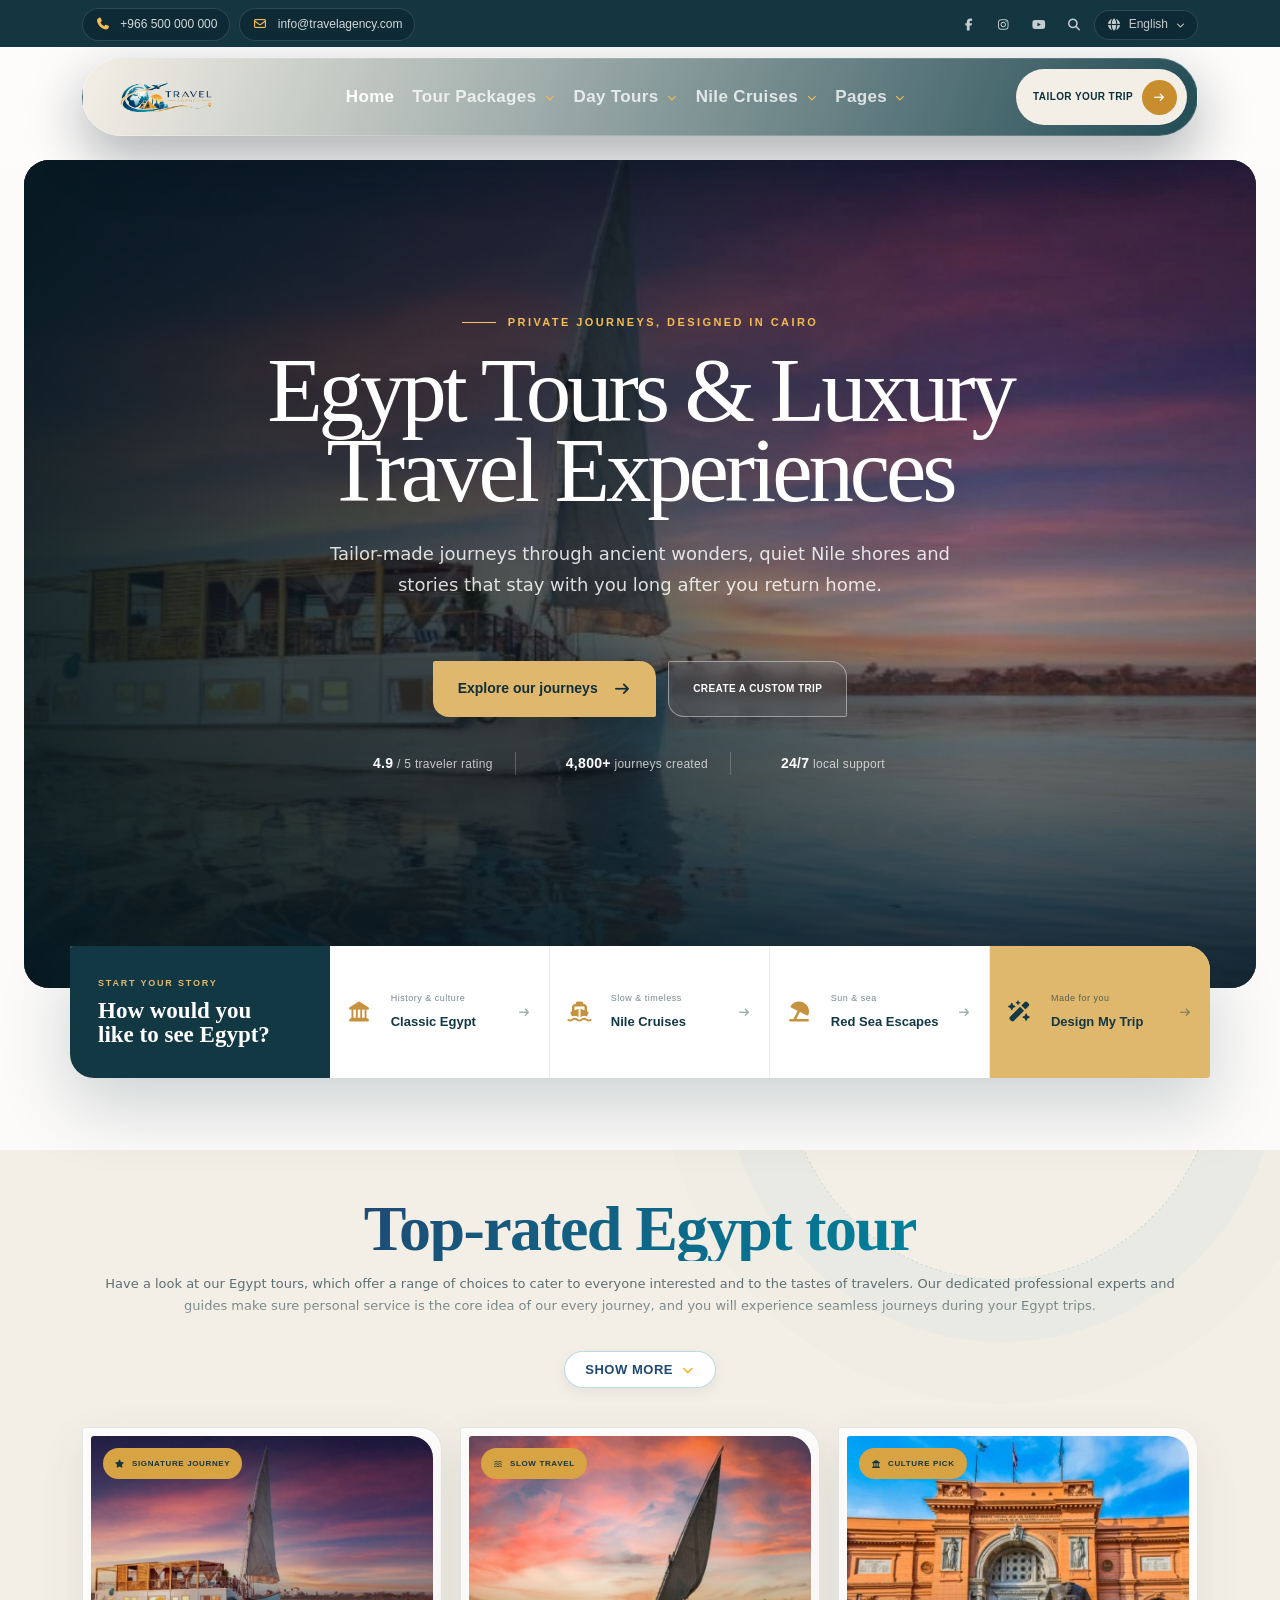
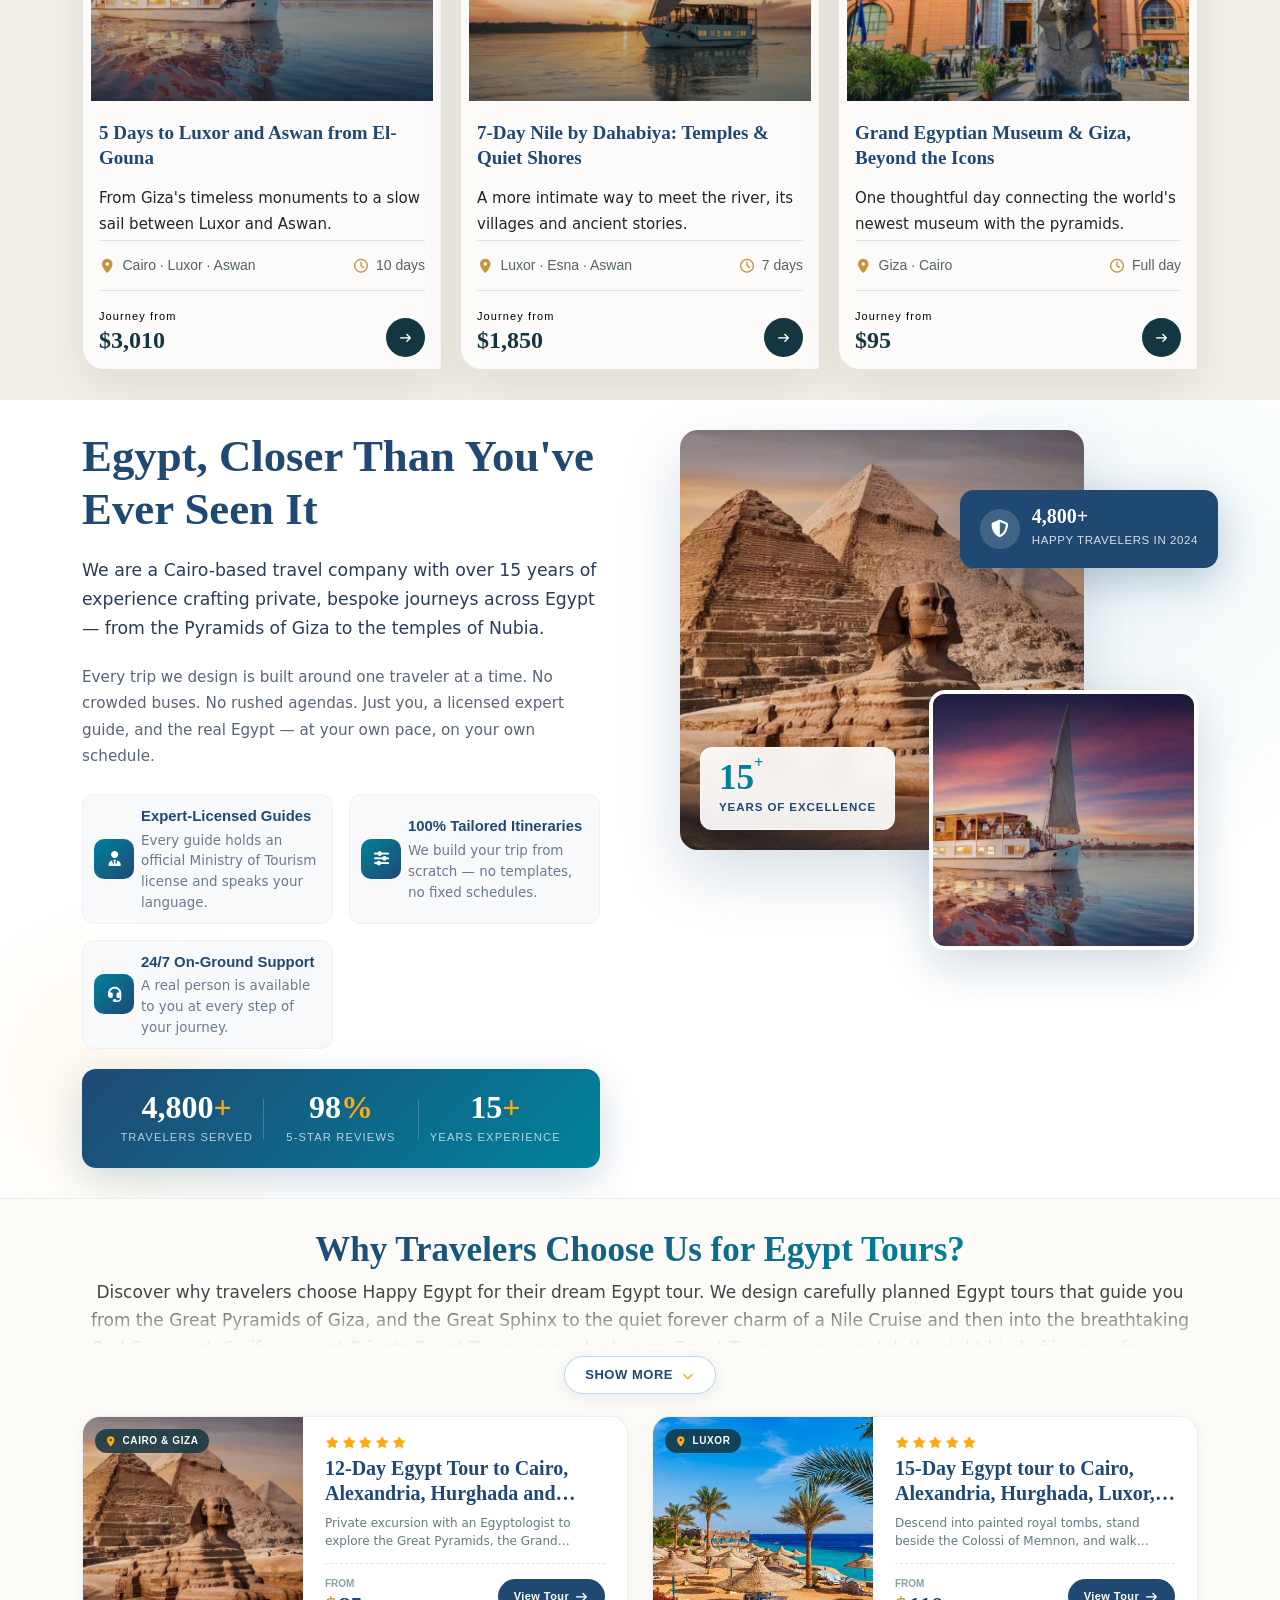
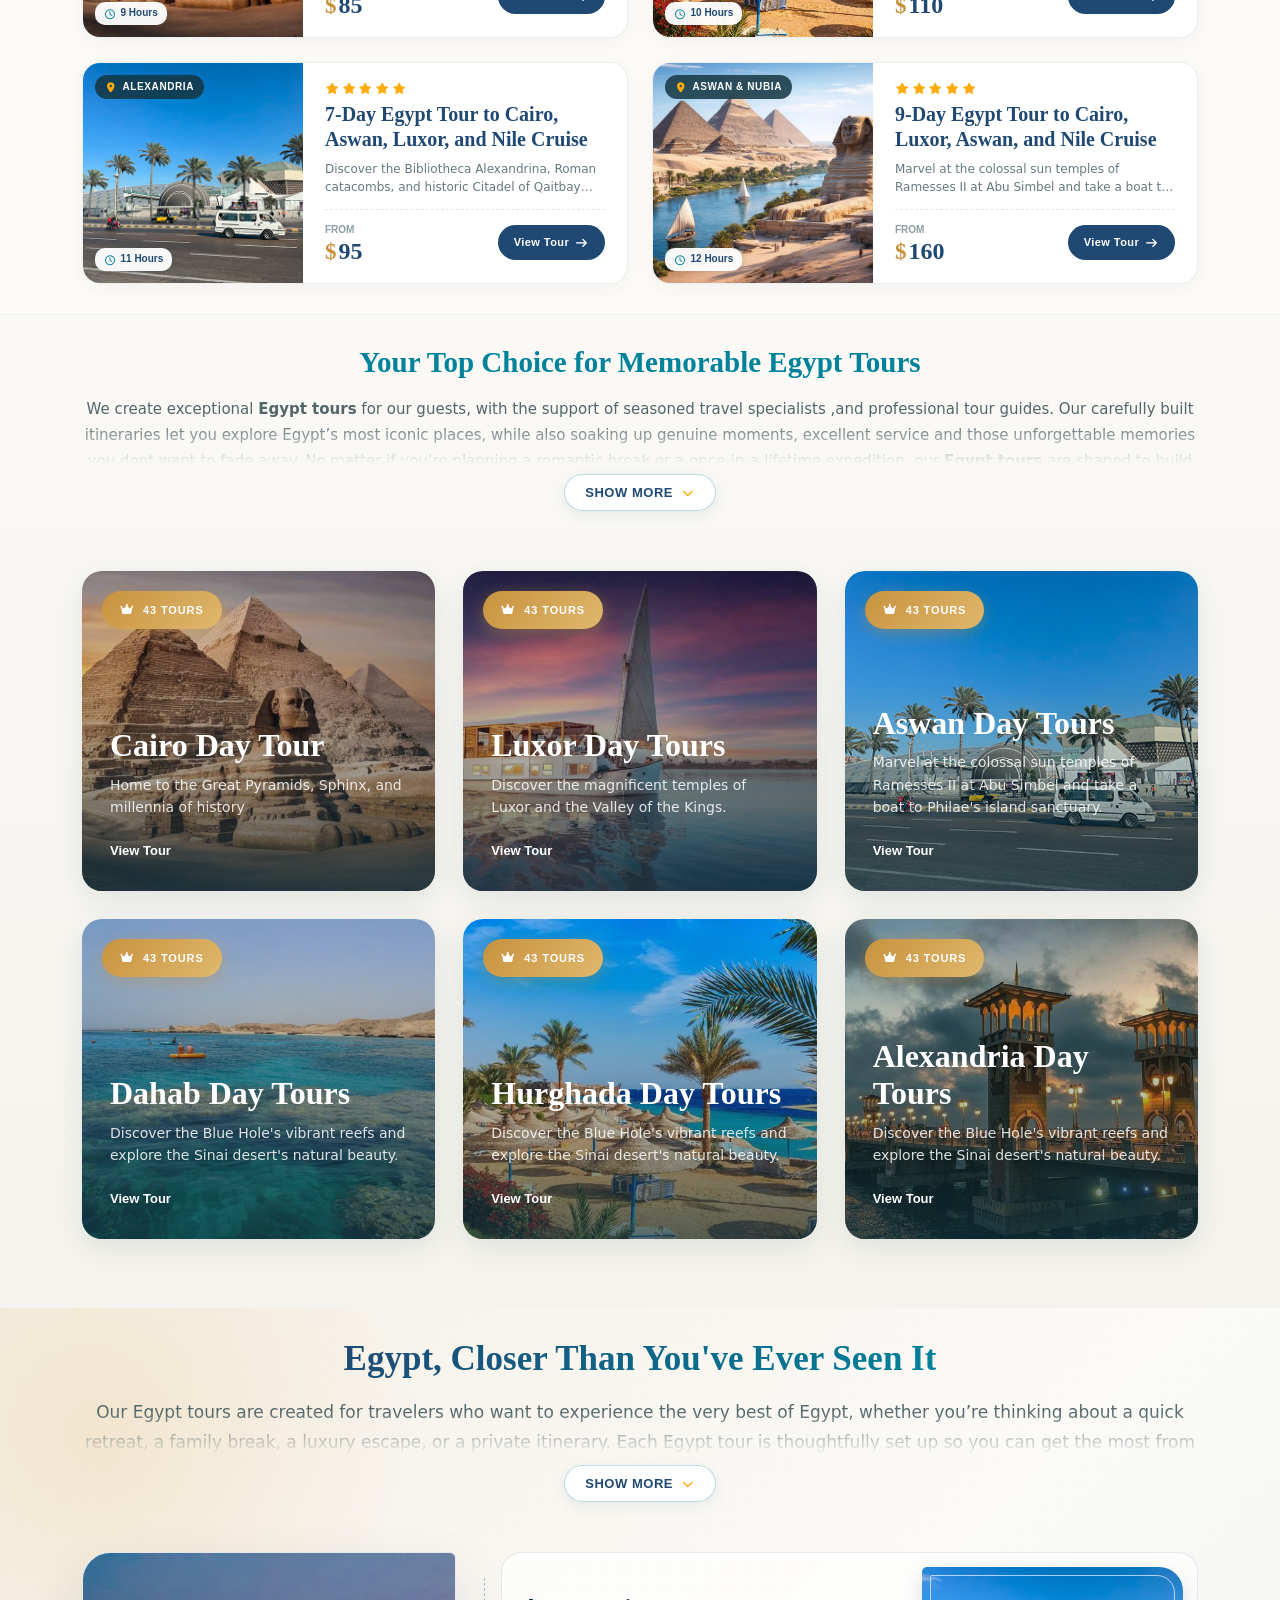
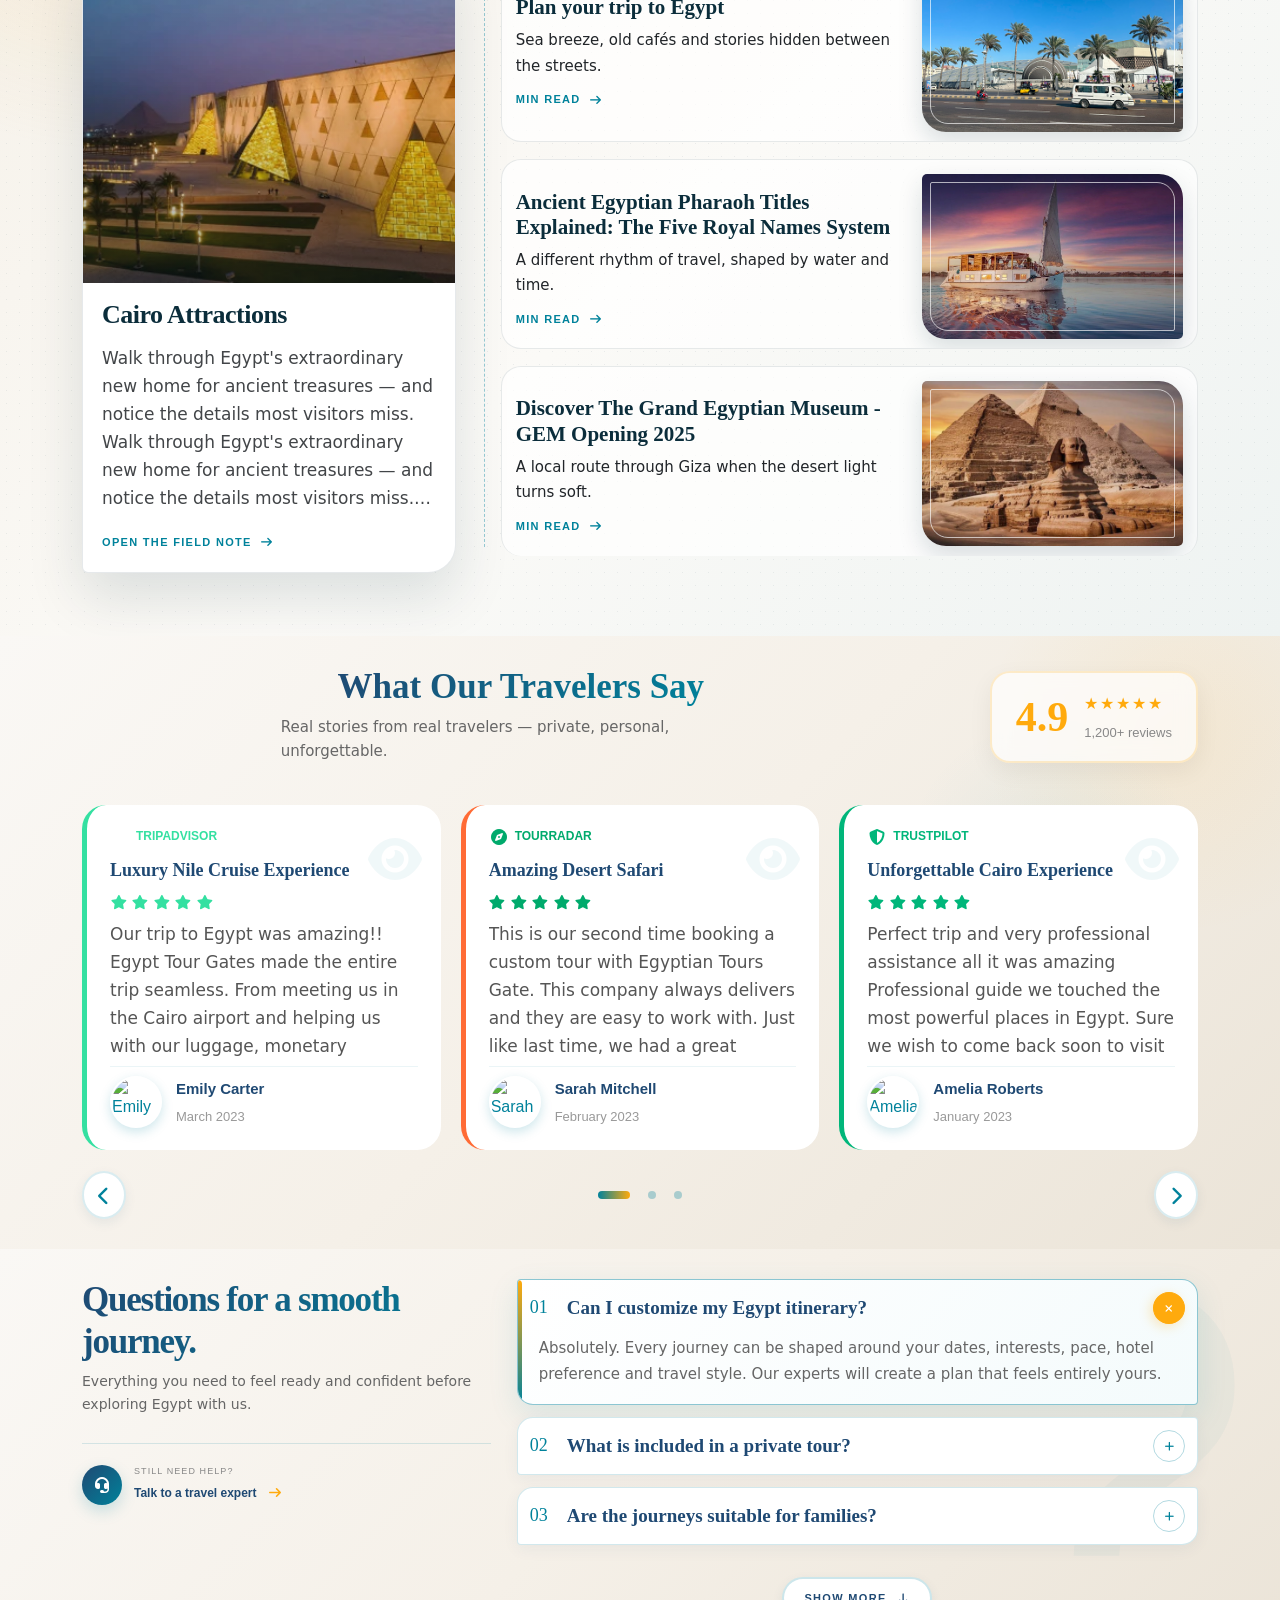
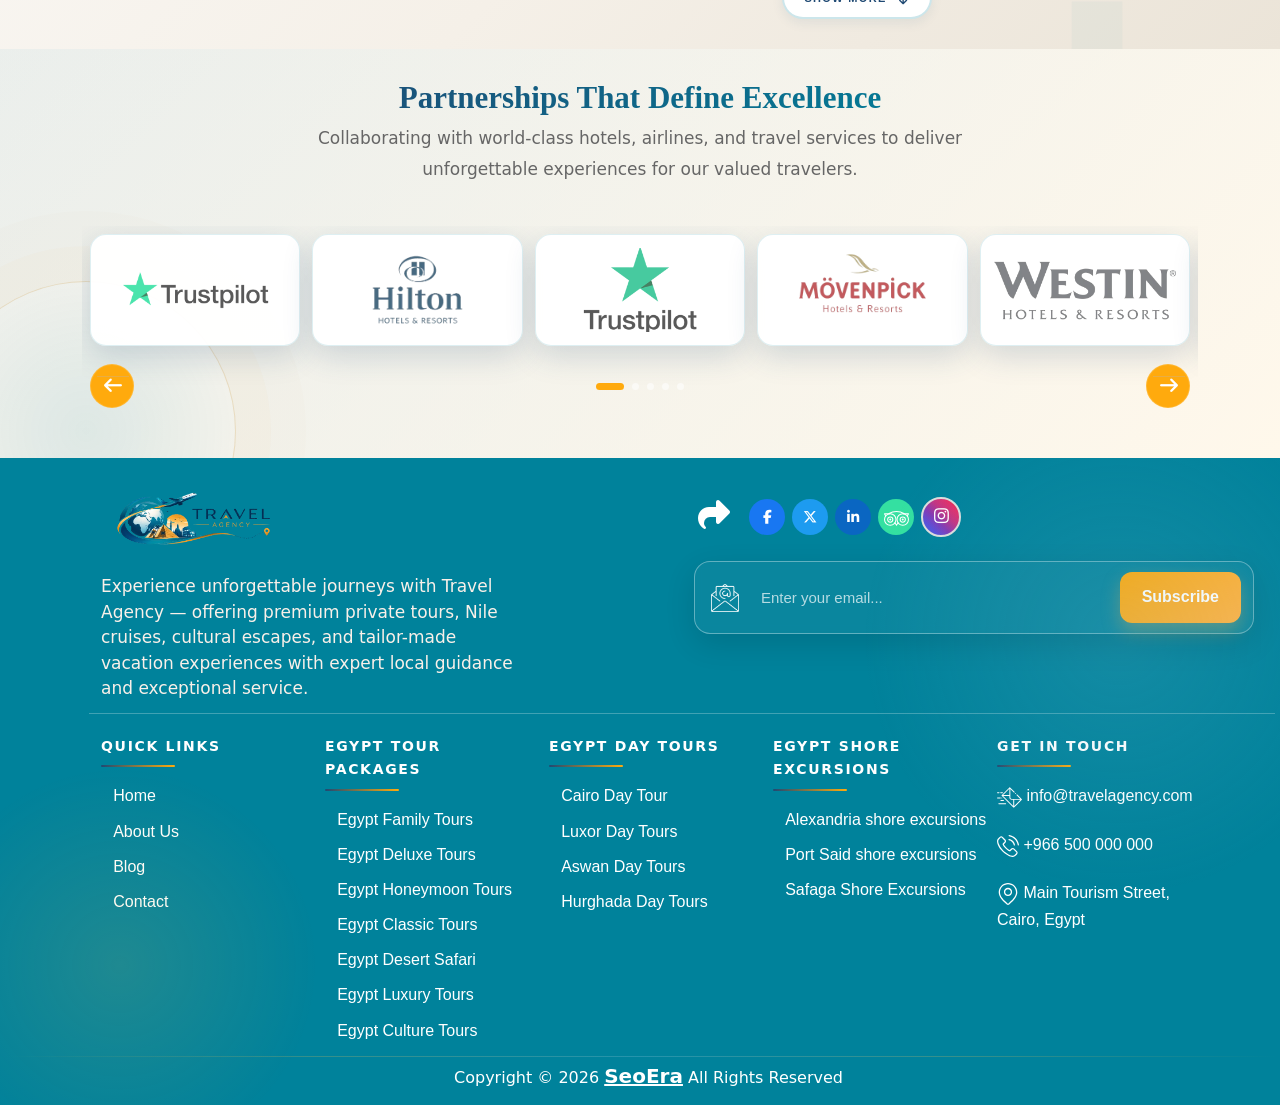
==== index.html @ 5a13d2a3 "tour" ====
<!DOCTYPE html>
<html lang="en">

<head>
  <meta charset="utf-8">
  <meta name="viewport" content="width=device-width, initial-scale=1, viewport-fit=cover">
  <meta http-equiv="X-UA-Compatible" content="IE=edge">

  <title>Travel Agency | Tailor-Made Tours & Vacations</title>
  <meta name="description"
    content="Travel Agency offers premium private tours, cultural trips, Nile cruises, beach escapes, and custom vacation packages designed for unforgettable journeys.">
  <meta name="keywords"
    content="travel agency, tour packages, private tours, vacation packages, Nile cruise, cultural tours, travel experiences, Egypt tours">

  <!-- Open Graph / Facebook / LinkedIn -->
  <meta property="og:image:alt" content="Travel Agency premium vacation and tour experiences">
  <meta property="og:locale" content="en_US">
  <meta property="og:url" content="https://www.travelagency.com" />
  <meta property="og:title" content="Travel Agency | Tailor-Made Tours & Vacations" />
  <meta property="og:description"
    content="Travel Agency offers premium private tours, cultural trips, Nile cruises, beach escapes, and custom vacation packages designed for unforgettable journeys." />
  <meta property="og:image" content="https://www.travelagency.com/assets/images/logo.png" />

  <meta property="og:site_name" content="Travel Agency" />
  <meta name="author" content="Travel Agency">
  <meta property="og:type" content="website">
  <link href="https://www.travelagency.com" rel="canonical">
  <!-- Twitter Card -->
  <meta name="twitter:card" content="summary">
  <meta name="twitter:site" content="@travelagency">
  <meta name="twitter:title" content="Travel Agency | Tailor-Made Tours & Vacations">
  <meta name="twitter:description"
    content="Travel Agency offers premium private tours, cultural trips, Nile cruises, beach escapes, and custom vacation packages designed for unforgettable journeys.">
  <meta name="twitter:image" content="https://www.travelagency.com/assets/images/logo.png">

  <meta name="robots" content="index, follow, max-image-preview:large, max-snippet:-1, max-video-preview:-1">
  <meta name="theme-color" content="#061d35">
  <meta name="color-scheme" content="light">

  <!-- Twitter Card -->

  <!-- Favicons: upload these files later inside /assets/favicon/ -->
  <link rel="icon" type="image/png" sizes="32x32" href="./assets/images/logo.png">
  <link rel="icon" type="image/png" sizes="16x16" href="./assets/images/logo.png">
  <link rel="apple-touch-icon" sizes="180x180" href="./assets/images/logo.png">


  <!---==============================================================================================
        Librairies
    ==================================================================================================-->
  <!-- font-awesome icon -->
  <link rel="stylesheet" href="./assets/fonts/fontawesome/css/all.min.css" />
  <!-- Bootstrap 5 css -->
  <link rel="stylesheet" href="assets/css/librairies/bootstrap.min.css" />
  <!-- ============= swiper  ===========  -->
  <link rel="stylesheet" href="assets/css/librairies/swiper-bundle.min.css" />
  <!-- Main style css -->
  <link rel="stylesheet" href="assets/css/main.css?v=20260826-egypt-dispatch-v2" />

  <!-- Schema: TravelAgency + Organization -->
  <script type="application/ld+json">
    {
      "@context": "https://schema.org",
      "@type": ["TravelAgency", "Organization"],
      "name": "Travel Agency",
      "url": "https://www.travelagency.com/",
      "logo": "https://www.travelagency.com/assets/images/logo.png",
      "image": "https://www.travelagency.com/assets/images/logo.png",
      "description": "Travel Agency creates tailor-made tours, private excursions, Nile cruises, and unforgettable vacation experiences around the world.",
      "telephone": "+966 500 000 000",
      "email": "info@travelagency.com",
      "address": {
        "@type": "PostalAddress",
        "streetAddress": "Main Tourism Street",
        "addressLocality": "Cairo",
        "addressCountry": "EG"
      },
      "areaServed": ["Egypt", "Cairo", "Luxor", "Aswan", "Hurghada", "Sharm El Sheikh"],
      "priceRange": "$$$",
      "sameAs": [
        "https://www.facebook.com/travelagency",
        "https://www.instagram.com/travelagency",
        "https://www.youtube.com/@travelagency"
      ]
    }
  </script>

  <!-- Schema: WebSite with SearchAction -->
  <script type="application/json" data-schema-status="legacy-disabled">
    {
      "@context": "https://schema.org",
      "@type": "WebSite",
      "name": "Happy Egypt",
      "url": "https://www..com/",
      "potentialAction": {
        "@type": "SearchAction",
        "target": "https://www..com/search?q={search_term_string}",
        "query-input": "required name=search_term_string"
      }
    }
    </script>

  <!-- Schema: Homepage + ItemList for featured tours -->
  <script type="application/json" data-schema-status="legacy-disabled">
    {
      "@context": "https://schema.org",
      "@type": "WebPage",
      "name": "Egypt Tours Gate & Trips | Happy Egypt",
      "url": "https://www..com/",
      "description": "Discover the Egypt Tours Gate and trips with Happy Egypt. Explore Cairo, Luxor, Aswan, Nile Cruises, and the Red Sea through expertly crafted itineraries.",
      "mainEntity": {
        "@type": "ItemList",
        "name": "Featured Egypt Tours",
        "itemListElement": [
          {
            "@type": "ListItem",
            "position": 1,
            "item": {
              "@type": "TouristTrip",
              "name": "13 Days Classic Egypt Tour Package with Nile Cruise",
              "description": "Classic Egypt tour covering Cairo, Alexandria, Hurghada, Luxor and Aswan with Nile Cruise experience.",
              "touristType": "Cultural Travelers",
              "offers": {"@type": "Offer", "price": "3350", "priceCurrency": "USD", "availability": "https://schema.org/InStock"}
            }
          },
          {
            "@type": "ListItem",
            "position": 2,
            "item": {
              "@type": "TouristTrip",
              "name": "Basics of Egypt Tour in 5 Days",
              "description": "Explore Cairo and Luxor in 5 days with expert guides and comfortable accommodations.",
              "touristType": "First-time Visitors",
              "offers": {"@type": "Offer", "price": "3350", "priceCurrency": "USD", "availability": "https://schema.org/InStock"}
            }
          },
          {
            "@type": "ListItem",
            "position": 3,
            "item": {
              "@type": "TouristTrip",
              "name": "Abu Simbel Day Trip",
              "description": "Journey to Abu Simbel temples and Lake Nasser on a private guided day trip.",
              "touristType": "Heritage Travelers",
              "offers": {"@type": "Offer", "price": "160", "priceCurrency": "USD", "availability": "https://schema.org/InStock"}
            }
          }
        ]
      }
    }
    </script>


  <!-- Schema: Blog preview posts -->
  <script type="application/json" data-schema-status="legacy-disabled">
    {
      "@context": "https://schema.org",
      "@type": "ItemList",
      "name": "Happy Egypt Travel Blog",
      "itemListElement": [
        {
          "@type": "ListItem",
          "position": 1,
          "item": {
            "@type": "BlogPosting",
            "headline": "Discover The Grand Egyptian Museum - GEM Opening 2025",
            "url": "https://www..com/article-details.html",
            "image": "https://www..com/storage/22589/conversions/image-473-webp.webp",
            "author": {"@type": "Organization", "name": "Happy Egypt"},
            "publisher": {"@type": "Organization", "name": "Happy Egypt"}
          }
        },
        {
          "@type": "ListItem",
          "position": 2,
          "item": {
            "@type": "BlogPosting",
            "headline": "Exploring the Valley Temple of Khafre",
            "url": "https://www..com/article-details.html",
            "image": "https://www..com/storage/22227/conversions/589321228_temple-webp.webp",
            "author": {"@type": "Organization", "name": "Happy Egypt"},
            "publisher": {"@type": "Organization", "name": "Happy Egypt"}
          }
        },
        {
          "@type": "ListItem",
          "position": 3,
          "item": {
            "@type": "BlogPosting",
            "headline": "The Tomb of Kagemni: Explore Saqqara's Ancient Treasure",
            "url": "https://www..com/article-details.html",
            "image": "https://www..com/storage/22157/conversions/tomb-of-kagemni-at-saqqara--webp.webp",
            "author": {"@type": "Organization", "name": "Happy Egypt"},
            "publisher": {"@type": "Organization", "name": "Happy Egypt"}
          }
        }
      ]
    }
    </script>

  <!-- Schema: FAQPage -->
  <script type="application/json" data-schema-status="legacy-disabled">
    {
      "@context": "https://schema.org",
      "@type": "FAQPage",
      "mainEntity": [
        {
          "@type": "Question",
          "name": "What is included in aHappy Egypt private day tour?",
          "acceptedAnswer": {"@type": "Answer", "text": "Most private day tours include hotel pickup and drop-off, a licensed expert guide, private transportation and a customized itinerary. Entrance fees and meals depend on the selected tour package."}
        },
        {
          "@type": "Question",
          "name": "Can I customize my Egypt day tour itinerary?",
          "acceptedAnswer": {"@type": "Answer", "text": "Yes.Happy Egypt can tailor your itinerary around your schedule, interests, hotel location and preferred travel style."}
        },
        {
          "@type": "Question",
          "name": "AreHappy Egypt tours suitable for families?",
          "acceptedAnswer": {"@type": "Answer", "text": "Yes. Private tours can be adjusted for couples, families, seniors and small groups, including flexible pacing and family-friendly stops."}
        },
        {
          "@type": "Question",
          "name": "How can I book a private day tour in Egypt?",
          "acceptedAnswer": {"@type": "Answer", "text": "You can book through the website inquiry form, WhatsApp, email or by requesting a custom itinerary from the travel team."}
        }
      ]
    }
    </script>
  <!-- Unified structured data for Travel Agency -->
  <script type="application/ld+json">
    {
      "@context": "https://schema.org",
      "@graph": [
        {
          "@type": "TravelAgency",
          "@id": "https://www.travelagency.com/#organization",
          "name": "Travel Agency",
          "url": "https://www.travelagency.com/",
          "logo": {
            "@type": "ImageObject",
            "@id": "https://www.travelagency.com/#logo",
            "url": "https://www.travelagency.com/assets/images/logo.png",
            "contentUrl": "https://www.travelagency.com/assets/images/logo.png",
            "caption": "Travel Agency"
          },
          "image": { "@id": "https://www.travelagency.com/#logo" },
          "description": "Travel Agency creates private tours, custom vacation packages, Nile cruises, and unforgettable travel experiences across top destinations.",
          "telephone": "+966 500 000 000",
          "email": "info@travelagency.com",
          "priceRange": "$$$",
          "address": {
            "@type": "PostalAddress",
            "streetAddress": "Main Tourism Street",
            "addressLocality": "Cairo",
            "addressCountry": "EG"
          },
          "areaServed": [
            { "@type": "Country", "name": "Egypt" },
            { "@type": "City", "name": "Cairo" },
            { "@type": "City", "name": "Luxor" },
            { "@type": "City", "name": "Aswan" },
            { "@type": "City", "name": "Hurghada" },
            { "@type": "City", "name": "Sharm El Sheikh" }
          ],
          "sameAs": [
            "https://www.facebook.com/travelagency",
            "https://www.instagram.com/travelagency",
            "https://www.youtube.com/@travelagency"
          ]
        },
        {
          "@type": "WebSite",
          "@id": "https://www.travelagency.com/#website",
          "url": "https://www.travelagency.com/",
          "name": "Travel Agency",
          "publisher": { "@id": "https://www.travelagency.com/#organization" },
          "inLanguage": "en-US"
        },
        {
          "@type": "WebPage",
          "@id": "https://www.travelagency.com/#webpage",
          "url": "https://www.travelagency.com/",
          "name": "Travel Agency | Tailor-Made Holiday Packages",
          "description": "Explore private tours, day trips, Nile cruises and tailor-made holiday packages crafted for unforgettable travel experiences.",
          "isPartOf": { "@id": "https://www.travelagency.com/#website" },
          "about": { "@id": "https://www.travelagency.com/#organization" },
          "inLanguage": "en-US"
        }
      ]
    }
  </script>
</head>

<body>
  <a class="home-skip-link" href="#home-main">Skip to main content</a>

  <header class="hero-header">
    <div class="hero-topbar">
      <div class="container hero-topbar__inner">
        <div class="hero-topbar__contact"><a href="tel:+966500000000"><i class="fas fa-phone"></i> +966 500 000
            000</a><a href="mailto:info@travelagency.com"><i class="far fa-envelope"></i> info@travelagency.com</a>
        </div>
        <div class="hero-topbar__tools"><a href="#" aria-label="Facebook"><i class="fab fa-facebook-f"></i></a><a
            href="#" aria-label="Instagram"><i class="fab fa-instagram"></i></a><a href="#" aria-label="YouTube"><i
              class="fab fa-youtube"></i></a><button type="button" aria-label="Search"><i
              class="fas fa-search"></i></button>
          <div class="hero-lang"><button class="hero-lang__trigger" type="button" aria-haspopup="true"><i
                class="fas fa-globe"></i> English <i class="fas fa-chevron-down"></i></button>
            <div class="hero-lang-dropdown">
              <a href="#" class="active">English</a>
              <a href="#">Français</a>
              <a href="#">Deutsch</a>
            </div>
          </div>
        </div>
      </div>
    </div>
    <div class="container hero-nav-wrap">
      <div class="hero-header__inner">
        <a class="hero-header__brand" href="./index.html" aria-label="Travel Agency home"><img
            src="assets/images/logo.png" alt="Travel Agency" width="155" height="64"></a>
        <nav class="hero-header__nav" aria-label="Main navigation">
          <a class="is-active" href="./index.html">Home</a>
        
          <div class="hero-nav-item"><a href="./category.html" class="hero-nav-item__link">Tour Packages <i class="fas fa-chevron-down"></i></a>
            <div class="hero-dropdown"><a href="./Tour.html">Classic Egypt</a><a href="./Tour.html">Luxury Tours</a><a
                href="./Tour.html">Family Holidays</a></div>
          </div>
          <div class="hero-nav-item"><a href="./category.html" class="hero-nav-item__link">Day Tours <i class="fas fa-chevron-down"></i></a>
            <div class="hero-dropdown"><a href="./Tour.html">Cairo Day Tours</a><a href="./Tour.html">Luxor Day
                Tours</a><a href="./Tour.html">Aswan Day Tours</a></div>
          </div>
          <div class="hero-nav-item"><a href="./category.html" class="hero-nav-item__link">Nile Cruises <i class="fas fa-chevron-down"></i></a>
            <div class="hero-dropdown"><a href="./Tour.html">Luxury Cruises</a><a href="./Tour.html">Dahabiya
                Sailing</a></div>
          </div>
          <div class="hero-nav-item"><button type="button">Pages <i class="fas fa-chevron-down"></i></button>
            <div class="hero-dropdown"><a href="./about.html">About us</a><a href="./article_Category.html">Travel
                guide</a><a href="./contact.html">Contact</a></div>
          </div>
        </nav>
        <a class="hero-header__cta" href="./tailorMade.html">Tailor your trip <i class="fas fa-arrow-right"></i></a>
        <button class="hero-header__toggle" type="button" aria-label="Open navigation" aria-controls="hero-navigation"
          aria-expanded="false"><span></span><span></span><span></span></button>
      </div>
    </div>
    <div class="hero-mobile-overlay" aria-hidden="true"></div>
    <aside class="hero-mobile-nav" id="hero-navigation" aria-hidden="true">
      <div class="hero-mobile-nav__head"><a href="./index.html"><img src="assets/images/logo.png"
            alt="Travel Agency"></a><button class="hero-mobile-nav__close" type="button"
          aria-label="Close navigation"><i class="fas fa-times"></i></button></div>
      <p class="hero-mobile-nav__tagline">Explore Egypt</p>
      <nav aria-label="Mobile navigation"><a class="hero-mobile-link" href="./index.html">Home</a>
        <div class="hero-mobile-group"><button type="button" aria-expanded="false"><span>Destinations</span><i
              class="fas fa-chevron-down"></i></button>
          <div><a href="./Tour.html">Cairo</a><a href="./Tour.html">Luxor &amp; Aswan</a><a href="./Tour.html">Red
              Sea</a></div>
        </div>
        <div class="hero-mobile-group"><button type="button" aria-expanded="false"><span>Egypt tour packages</span><i
              class="fas fa-chevron-down"></i></button>
          <div><a href="./Tour.html">Classic Egypt</a><a href="./Tour.html">Luxury Tours</a><a href="./Tour.html">Family
              Holidays</a></div>
        </div>
        <div class="hero-mobile-group"><button type="button" aria-expanded="false"><span>Egypt Day Tours</span><i
              class="fas fa-chevron-down"></i></button>
          <div><a href="./Tour.html">Cairo Day Tours</a><a href="./Tour.html">Luxor Day Tours</a><a
              href="./Tour.html">Aswan Day Tours</a></div>
        </div>
        <div class="hero-mobile-group"><button type="button" aria-expanded="false"><span>Egypt Nile Cruise</span><i
              class="fas fa-chevron-down"></i></button>
          <div><a href="./Tour.html">Luxury Cruises</a><a href="./Tour.html">Dahabiya Sailing</a></div>
        </div>
        <div class="hero-mobile-group"><button type="button" aria-expanded="false"><span>Pages</span><i
              class="fas fa-chevron-down"></i></button>
          <div><a href="./about.html">About us</a><a href="./article_Category.html">Travel guide</a><a
              href="./contact.html">Contact</a></div>
        </div>
      </nav>
      <a class="hero-mobile-nav__cta" href="./tailorMade.html"><i class="fas fa-arrow-right"></i> Plan your trip</a>
      <button class="hero-mobile-nav__language" type="button"><i class="fas fa-globe"></i> English <i
          class="fas fa-chevron-down"></i></button>
    </aside>
  </header>



  <main id="home-main">
    <section class="travel-hero" aria-labelledby="travel-hero-title">
      <img class="travel-hero__image is-active" src="assets/images/hero-ai-2026.png"
        alt="The Pyramids of Giza glowing beneath a golden Egyptian sunset" fetchpriority="high">
      <img class="travel-hero__image" src="assets/images/New folder/Egypt Nile Cruise.webp"
        alt="A traditional sailing boat travelling along the Nile">
      <img class="travel-hero__image" src="assets/images/New folder/giza.png"
        alt="A panoramic view of the Giza pyramids">
      <img class="travel-hero__image" src="assets/images/New folder/hero-img5.jpg"
        alt="An unforgettable travel experience in Egypt">
      <div class="travel-hero__water" aria-hidden="true"></div>
      <div class="travel-hero__ripples" aria-hidden="true"></div>
      <div class="travel-hero__veil"></div>
      <div class="container travel-hero__content">
        <div class="travel-hero__eyebrow"><span></span> Private journeys, designed in Cairo</div>
        <h1 id="travel-hero-title">Egypt Tours & Luxury Travel Experiences</h1>
        <p class="travel-hero__lead">Tailor-made journeys through ancient wonders, quiet Nile shores and stories that
          stay with you long after you return home.</p>
        <div class="travel-hero__actions">
          <a class="travel-hero__primary" href="#tours">Explore our journeys <i class="fas fa-arrow-right"></i></a>
          <a class="hero-header__cta" href="./tailorMade.html">Create a custom trip</a>
        </div>
        <div class="travel-hero__proof" aria-label="Traveler trust highlights">
          <span><strong>4.9</strong> / 5 traveler rating</span>
          <span><strong>4,800+</strong> journeys created</span>
          <span><strong>24/7</strong> local support</span>
        </div>
      </div>
    </section>
    <section class="home-discovery" aria-label="Explore Egypt by travel style">
      <div class="container home-discovery__shell">
        <div class="home-discovery__intro"><small>Start your story</small><strong>How would you like to see Egypt?</strong></div>
        <a href="./Tour.html"><i class="fas fa-landmark" aria-hidden="true"></i><span><small>History & culture</small><b>Classic Egypt</b></span><i class="fas fa-arrow-right" aria-hidden="true"></i></a>
        <a href="./Tour.html"><i class="fas fa-ship" aria-hidden="true"></i><span><small>Slow & timeless</small><b>Nile Cruises</b></span><i class="fas fa-arrow-right" aria-hidden="true"></i></a>
        <a href="./Tour.html"><i class="fas fa-umbrella-beach" aria-hidden="true"></i><span><small>Sun & sea</small><b>Red Sea Escapes</b></span><i class="fas fa-arrow-right" aria-hidden="true"></i></a>
        <a class="home-discovery__custom" href="./tailorMade.html"><i class="fas fa-wand-magic-sparkles" aria-hidden="true"></i><span><small>Made for you</small><b>Design My Trip</b></span><i class="fas fa-arrow-right" aria-hidden="true"></i></a>
      </div>
    </section>
  </main>

  <section class="tour-catalog" id="tours" aria-labelledby="tour-catalog-title">
    <div class="container">
      <header class="tour-catalog__heading">
        <div>

          <h2 id="tour-catalog-title">Top-rated Egypt tour</h2>
        </div>
        <div class="tour-catalog__intro expandable-text">
          <div class="expandable-text__content">
            <p>Have a look at our Egypt tours, which offer a range of choices to cater to everyone interested and to the
              tastes of travelers. Our dedicated professional experts and guides make sure personal service is the core
              idea of our every journey, and you will experience seamless journeys during your Egypt trips.<br><br>
              From personalized airport transfers and good accommodations to carefully planned activities, enjoy an
              experience of complete enjoyment throughout your Egypt holiday. History buffs might want to discover the
              wonders of ancient Egypt on a Luxor Aswan Nile Cruise, while adventure lovers may spend their time on
              Egypt
              safari tours exploring deserts, mirages, and natural wonders. For those who prefer a less organized
              journey,
              our Private Egypt Tours offer special permits, flexible timing, and extensive opportunities to explore
              some
              of Egypt's most remarkable sites, from Cairo to Luxor and Aswan.<br><br>
              Happy Egypt promises comfort, safety, and unforgettable experiences throughout your Egypt tour.</p>
          </div>
          <button type="button" class="expandable-text__btn" aria-expanded="false" aria-label="Toggle full description">
            <span class="btn-text">Show More</span>
            <i class="fas fa-chevron-down"></i>
          </button>
        </div>
      </header>

      <div class="tour-catalog__grid">
        <article class="tour-card-new">
          <a href="./tour-details.html" aria-label="Explore the Complete Egypt Journey">
            <div class="tour-card-new__media">
              <img src="assets/images/New folder/Egypt Nile Cruise.webp" alt="A traditional sailboat on the Nile">
              <span class="tour-card-new__badge"><i class="fas fa-star"></i> Signature journey</span>

            </div>
            <div class="tour-card-new__body">
              <h3>5 Days to Luxor and Aswan from El-Gouna</h3>
              <p>From Giza's timeless monuments to a slow sail between Luxor and Aswan.</p>
              <div class="tour-card-new__facts">
                <span><i class="fas fa-location-dot"></i> Cairo · Luxor · Aswan</span>
                <span><i class="far fa-clock"></i> 10 days</span>
              </div>
              <div class="tour-card-new__footer">
                <div><small>Journey from</small><strong>$3,010</strong></div><span class="tour-card-new__arrow"><i
                    class="fas fa-arrow-right"></i></span>
              </div>
            </div>
          </a>
        </article>

        <article class="tour-card-new tour-card-new--featured">
          <a href="./tour-details.html" aria-label="Explore the Nile by Dahabiya journey">
            <div class="tour-card-new__media">
              <img src="assets/images/New folder/royal-cleopatra-dahabiya-10-webp.webp"
                alt="A luxury dahabiya sailing on the Nile">
              <span class="tour-card-new__badge"><i class="fas fa-water"></i> Slow travel</span>

            </div>
            <div class="tour-card-new__body">
              <h3>7-Day Nile by Dahabiya: Temples &amp; Quiet Shores</h3>
              <p>A more intimate way to meet the river, its villages and ancient stories.</p>
              <div class="tour-card-new__facts">
                <span><i class="fas fa-location-dot"></i> Luxor · Esna · Aswan</span>
                <span><i class="far fa-clock"></i> 7 days</span>
              </div>
              <div class="tour-card-new__footer">
                <div><small>Journey from</small><strong>$1,850</strong></div><span class="tour-card-new__arrow"><i
                    class="fas fa-arrow-right"></i></span>
              </div>
            </div>
          </a>
        </article>

        <article class="tour-card-new">
          <a href="./tour-details.html" aria-label="Explore the Grand Egyptian Museum tour">
            <div class="tour-card-new__media">
              <img src="assets/images/New folder/egyptian-museum-webp.webp"
                alt="Ancient Egyptian exhibits inside a museum">
              <span class="tour-card-new__badge"><i class="fas fa-landmark"></i> Culture pick</span>

            </div>
            <div class="tour-card-new__body">
              <h3>Grand Egyptian Museum &amp; Giza, Beyond the Icons</h3>
              <p>One thoughtful day connecting the world's newest museum with the pyramids.</p>
              <div class="tour-card-new__facts">
                <span><i class="fas fa-location-dot"></i> Giza · Cairo</span>
                <span><i class="far fa-clock"></i> Full day</span>
              </div>
              <div class="tour-card-new__footer">
                <div><small>Journey from</small><strong>$95</strong></div><span class="tour-card-new__arrow"><i
                    class="fas fa-arrow-right"></i></span>
              </div>
            </div>
          </a>
        </article>
      </div>
    </div>
  </section>

  <!-- ======================================
       ABOUT US SECTION
  ======================================= -->
  <section class="about-us" id="about-us" aria-labelledby="about-us-title">
    <div class="container about-us__shell">

      <!-- Right Content Column -->
      <div class="about-us__content">
        <h2 id="about-us-title" class="about-us__title">
          Egypt, Closer Than
          You've Ever Seen It
        </h2>

        <p class="about-us__lead">
          We are a Cairo-based travel company with over 15 years of experience crafting private, bespoke journeys across
          Egypt — from the Pyramids of Giza to the temples of Nubia.
        </p>

        <p class="about-us__body">
          Every trip we design is built around one traveler at a time. No crowded buses. No rushed agendas. Just you, a
          licensed expert guide, and the real Egypt — at your own pace, on your own schedule.
        </p>

        <!-- Key Pillars -->
        <ul class="about-us__pillars" aria-label="Our key values">
          <li class="about-us__pillar">
            <span class="about-us__pillar-icon"><i class="fas fa-user-tie"></i></span>
            <div class="about-us__pillar-copy">
              <strong>Expert-Licensed Guides</strong>
              <p>Every guide holds an official Ministry of Tourism license and speaks your language.</p>
            </div>
          </li>
          <li class="about-us__pillar">
            <span class="about-us__pillar-icon"><i class="fas fa-sliders"></i></span>
            <div class="about-us__pillar-copy">
              <strong>100% Tailored Itineraries</strong>
              <p>We build your trip from scratch — no templates, no fixed schedules.</p>
            </div>
          </li>
          <li class="about-us__pillar">
            <span class="about-us__pillar-icon"><i class="fas fa-headset"></i></span>
            <div class="about-us__pillar-copy">
              <strong>24/7 On-Ground Support</strong>
              <p>A real person is available to you at every step of your journey.</p>
            </div>
          </li>
        </ul>

        <!-- Stats Row -->
        <div class="about-us__stats" role="list">
          <div class="about-us__stat" role="listitem">
            <strong>4,800<span>+</span></strong>
            <small>Travelers Served</small>
          </div>
          <div class="about-us__stat-divider" aria-hidden="true"></div>
          <div class="about-us__stat" role="listitem">
            <strong>98<span>%</span></strong>
            <small>5-Star Reviews</small>
          </div>
          <div class="about-us__stat-divider" aria-hidden="true"></div>
          <div class="about-us__stat" role="listitem">
            <strong>15<span>+</span></strong>
            <small>Years Experience</small>
          </div>
        </div>
      </div>
      <!-- Left Visual Column -->
      <div class="about-us__visual">
        <div class="about-us__img-main">
          <img src="assets/images/New folder/giza.png" alt="Pyramids of Giza with camel at golden hour" loading="lazy">
          <div class="about-us__img-badge">
            <span class="about-us__badge-num">15<sup>+</sup></span>
            <span class="about-us__badge-label">Years of Excellence</span>
          </div>
        </div>

        <div class="about-us__img-secondary">
          <img src="assets/images/New folder/Egypt Nile Cruise.webp" alt="Luxury Nile cruise at sunset" loading="lazy">
        </div>

        <!-- Floating Trust Card -->
        <div class="about-us__trust-card">
          <div class="about-us__trust-icon"><i class="fas fa-shield-halved"></i></div>
          <div class="about-us__trust-copy">
            <strong>4,800+</strong>
            <span>Happy Travelers in 2024</span>
          </div>
        </div>
      </div>

    </div>
  </section>

  <!-- ======================================
       DAY TOURS SECTION — HORIZONTAL LANDSCAPE CARDS
  ======================================= -->
  <section class="day-tours" id="day-tours" aria-labelledby="day-tours-title">
    <div class="container day-tours__shell">
      <div class="header-content">
        <h2 id="day-tours-title">Why Travelers Choose Us for Egypt Tours?</h2>
        <div class="expandable-text">
          <div class="expandable-text__content">
            <p>
              Discover why travelers choose Happy Egypt for their dream Egypt tour. We design carefully planned Egypt
              tours that guide you from the Great Pyramids of Giza, and the Great Sphinx to the quiet forever charm of a
              Nile Cruise and then into the breathtaking Red Sea coast. So if you want Private Egypt Tours, or maybe
              Luxury Egypt Tours, we can match the right kind of journey for your travel style.<br><br>
              Our Egypt tours combine history, culture, comfort and authentic local experiences to create unforgettable
              journeys. Every itinerary is thoughtfully designed and supported by personalized service, helping you
              enjoy
              the very best of Egypt while creating memories that last a lifetime.
            </p>
          </div>
          <button type="button" class="expandable-text__btn" aria-expanded="false" aria-label="Toggle full description">
            <span class="btn-text">Show More</span>
            <i class="fas fa-chevron-down"></i>
          </button>
        </div>
      </div>
      <div class="day-tours__grid">

        <!-- Card 1: Cairo -->
        <article class="dt-hcard">
          <div class="dt-hcard__media">
            <a href="./Tour.html">
              <img src="assets/images/New folder/giza.png" alt="Pyramids of Giza at sunrise" loading="lazy">
            </a>
            <span class="dt-hcard__badge"><i class="fas fa-location-dot"></i> Cairo &amp; Giza</span>
            <span class="dt-hcard__duration"><i class="far fa-clock"></i> 9 Hours</span>
          </div>
          <div class="dt-hcard__content">
            <div>
              <div class="dt-hcard__header">
                <div class="dt-hcard__stars">
                  <i class="fas fa-star"></i>
                  <i class="fas fa-star"></i>
                  <i class="fas fa-star"></i>
                  <i class="fas fa-star"></i>
                  <i class="fas fa-star"></i>
                </div>
              </div>
              <a href="./Tour.html">
                <h3 class="dt-hcard__title">12-Day Egypt Tour to Cairo, Alexandria, Hurghada and Luxor Aswan Nile Cruise
                </h3>
              </a>
              <p class="dt-hcard__desc">Private excursion with an Egyptologist to explore the Great Pyramids, the Grand
                Museum, and historic Old Cairo.</p>
            </div>
            <div class="dt-hcard__footer">
              <div class="dt-hcard__price">
                <small>From</small>
                <strong><span>$</span>85</strong>
              </div>
              <a href="./Tour.html" class="dt-hcard__btn" aria-label="View Cairo Day Tour">
                <span>View Tour</span>
                <i class="fas fa-arrow-right"></i>
              </a>
            </div>
          </div>
        </article>

        <!-- Card 2: Luxor -->
        <article class="dt-hcard">
          <div class="dt-hcard__media">
            <a href="./Tour.html">
              <img src="assets/images/New folder/istockphoto-1173359888-612x612-webp.webp" alt="Ancient Luxor temples"
                loading="lazy">
            </a>
            <span class="dt-hcard__badge"><i class="fas fa-location-dot"></i> Luxor</span>
            <span class="dt-hcard__duration"><i class="far fa-clock"></i> 10 Hours</span>
          </div>
          <div class="dt-hcard__content">
            <div>
              <div class="dt-hcard__header">
                <div class="dt-hcard__stars">
                  <i class="fas fa-star"></i>
                  <i class="fas fa-star"></i>
                  <i class="fas fa-star"></i>
                  <i class="fas fa-star"></i>
                  <i class="fas fa-star"></i>

                </div>

              </div>
              <a href="./Tour.html">
                <h3 class="dt-hcard__title">
                  15-Day Egypt tour to Cairo, Alexandria, Hurghada, Luxor, Aswan, and Nile Cruise
                </h3>
              </a>
              <p class="dt-hcard__desc">Descend into painted royal tombs, stand beside the Colossi of Memnon, and walk
                Karnak's colossal hypostyle hall.</p>

            </div>
            <div class="dt-hcard__footer">
              <div class="dt-hcard__price">
                <small>From</small>
                <strong><span>$</span>110</strong>
              </div>
              <a href="./Tour.html" class="dt-hcard__btn" aria-label="View Luxor Day Tour">
                <span>View Tour</span>
                <i class="fas fa-arrow-right"></i>
              </a>
            </div>
          </div>
        </article>

        <!-- Card 3: Alexandria -->
        <article class="dt-hcard">
          <div class="dt-hcard__media">
            <a href="./Tour.html">
              <img src="assets/images/New folder/Alexandria-Day-tour-Egypt-Tours-Club.png"
                alt="Alexandria Mediterranean coastline" loading="lazy">
            </a>
            <span class="dt-hcard__badge"><i class="fas fa-location-dot"></i> Alexandria</span>
            <span class="dt-hcard__duration"><i class="far fa-clock"></i> 11 Hours</span>
          </div>
          <div class="dt-hcard__content">
            <div>
              <div class="dt-hcard__header">
                <div class="dt-hcard__stars">
                  <i class="fas fa-star"></i>
                  <i class="fas fa-star"></i>
                  <i class="fas fa-star"></i>
                  <i class="fas fa-star"></i>
                  <i class="fas fa-star"></i>
                </div>
              </div>
              <a href="./Tour.html">
                <h3 class="dt-hcard__title">
                  7-Day Egypt Tour to Cairo, Aswan, Luxor, and Nile Cruise
                </h3>
              </a>
              <p class="dt-hcard__desc">Discover the Bibliotheca Alexandrina, Roman catacombs, and historic Citadel of
                Qaitbay overlooking the sea.</p>

            </div>
            <div class="dt-hcard__footer">
              <div class="dt-hcard__price">
                <small>From</small>
                <strong><span>$</span>95</strong>
              </div>
              <a href="./Tour.html" class="dt-hcard__btn" aria-label="View Alexandria Day Tour">
                <span>View Tour</span>
                <i class="fas fa-arrow-right"></i>
              </a>
            </div>
          </div>
        </article>

        <!-- Card 4: Aswan & Abu Simbel -->
        <article class="dt-hcard">
          <div class="dt-hcard__media">
            <a href="./Tour.html">
              <img src="assets/images/New folder/images-(6)-webp.webp" alt="Abu Simbel temples" loading="lazy">
            </a>
            <span class="dt-hcard__badge"><i class="fas fa-location-dot"></i> Aswan &amp; Nubia</span>
            <span class="dt-hcard__duration"><i class="far fa-clock"></i> 12 Hours</span>
          </div>
          <div class="dt-hcard__content">
            <div>
              <div class="dt-hcard__header">
                <div class="dt-hcard__stars">
                  <i class="fas fa-star"></i>
                  <i class="fas fa-star"></i>
                  <i class="fas fa-star"></i>
                  <i class="fas fa-star"></i>
                  <i class="fas fa-star"></i>
                </div>
              </div>
              <a href="./Tour.html">
                <h3 class="dt-hcard__title">9-Day Egypt Tour to Cairo, Luxor, Aswan, and Nile Cruise</h3>
              </a>
              <p class="dt-hcard__desc">Marvel at the colossal sun temples of Ramesses II at Abu Simbel and take a boat
                to Philae's island sanctuary.</p>

            </div>
            <div class="dt-hcard__footer">
              <div class="dt-hcard__price">
                <small>From</small>
                <strong><span>$</span>160</strong>
              </div>
              <a href="./Tour.html" class="dt-hcard__btn" aria-label="View Abu Simbel Day Tour">
                <span>View Tour</span>
                <i class="fas fa-arrow-right"></i>
              </a>
            </div>
          </div>
        </article>

      </div>

    </div>
  </section>
  <!-- / DAY TOURS SECTION -->

  <!-- DESTINATIONS SECTION -->
  <section class="destinations-section" id="destinations" aria-labelledby="destinations-title">
    <div class="container">
      <header class="destinations-heading">
        <h2 id="destinations-title">Your Top Choice for Memorable Egypt Tours</h2>
        <div class="expandable-text">
          <div class="expandable-text__content">
            <p>We create exceptional <strong>Egypt tours</strong> for our guests, with the support of seasoned travel
              specialists ,and professional tour guides. Our carefully built itineraries let you explore Egypt’s most
              iconic
              places, while also soaking up genuine moments, excellent service and those unforgettable memories you dont
              want to fade away. No matter if you’re planning a romantic break or a once-in-a-lifetime expedition, our
              <strong>Egypt tours</strong> are shaped to build lasting recollections, that stay with you
              forever.<br><br>Our
              Egypt Tour Packages are perfect for short holidays, special occasions, and memorable vacations. You can
              also
              explore our Egypt Day Tours, including unforgettable excursions in Cairo, Hurghada and Sharm El Sheikh,
              where
              you'll discover ancient archaeological sites, vibrant local culture and breathtaking
              landscapes.<br><br>Travel
              from the lovely Red Sea resort in Hurghada, over to the stunning temples of Abu Simbel , with our
              thoughtfully
              arranged Egypt vacation. Go and kinda sink into the stories of the pharaohs, unravel the quiet secrets of
              ancient Egypt, and enjoy one of the most beautiful <strong>Egypt tours</strong> that suits people who want
              to
              really feel the nation’s deep heritage. You can discover the treasures linked to Tutankhamun on a Cairo
              day
              trip, then see the Great Pyramids of Giza with a knowledgeable guide , or swing by Alexandria and its well
              known places, like the <a href="#" target="_blank" rel="noopener noreferrer">Citadel of Qaitbay</a>, the
              Bibliotheca Alexandrina, and the
              <a href="#" target="_blank" rel="noopener noreferrer">Catacombs of Kom El Shoqafa</a>.<br>&nbsp;
            </p>
          </div>
          <button type="button" class="expandable-text__btn" aria-expanded="false" aria-label="Toggle full description">
            <span class="btn-text">Show More</span>
            <i class="fas fa-chevron-down"></i>
          </button>
        </div>
      </header>

      <div class="destinations-grid">
        <article class="destination-card destination-card--featured">
          <a href="./Tour.html" aria-label="Explore Cairo">
            <div class="destination-card__image">
              <img src="assets/images/New folder/giza.png" alt="Pyramids of Giza at sunset">
              <div class="destination-card__overlay"></div>
              <div class="destination-card__badge">
                <i class="fas fa-crown"></i> 43 Tours
              </div>
            </div>
            <div class="destination-card__content">
              <h3>Cairo Day Tour</h3>
              <p>Home to the Great Pyramids, Sphinx, and millennia of history</p>
              <div class="destination-card__cta">
                <span>View Tour </span>
                <i class="fas fa-arrow-right"></i>
              </div>
            </div>
          </a>
        </article>

        <article class="destination-card">
          <a href="./Tour.html" aria-label="Explore Luxor & Aswan">
            <div class="destination-card__image">
              <img src="assets/images/New folder/Egypt Nile Cruise.webp" alt="Nile cruise boat">
              <div class="destination-card__overlay"></div>
              <div class="destination-card__badge">
                <i class="fas fa-crown"></i> 43 Tours
              </div>
            </div>
            <div class="destination-card__content">
              <h3>Luxor Day Tours</h3>
              <p>Discover the magnificent temples of Luxor and the Valley of the Kings.</p>
              <div class="destination-card__cta">
                <span>View Tour </span>
                <i class="fas fa-arrow-right"></i>
              </div>
            </div>
          </a>
        </article>

        <article class="destination-card">
          <a href="./Tour.html" aria-label="Explore Red Sea">
            <div class="destination-card__image">
              <img src="assets/images/New folder/Alexandria-Day-tour-Egypt-Tours-Club.png" alt="Red Sea coastline">
              <div class="destination-card__overlay"></div>
              <div class="destination-card__badge">
                <i class="fas fa-crown"></i> 43 Tours
              </div>
            </div>
            <div class="destination-card__content">

              <h3>Aswan Day Tours</h3>
              <p>Marvel at the colossal sun temples of Ramesses II at Abu Simbel and take a boat to Philae's island
                sanctuary.</p>
              <div class="destination-card__cta">
                <span>View Tour </span>
                <i class="fas fa-arrow-right"></i>
              </div>
            </div>
          </a>
        </article>

        <article class="destination-card">
          <a href="./Tour.html" aria-label="Explore Alexandria">
            <div class="destination-card__image">
              <img src="assets/images/Blue-Hole-Tour-From-Sharm-El-Sheikh1.jpg" alt="Alexandria coastline">
              <div class="destination-card__overlay"></div>
              <div class="destination-card__badge">
                <i class="fas fa-crown"></i> 43 Tours
              </div>
            </div>
            <div class="destination-card__content">

              <h3>Dahab Day Tours</h3>
              <p>Discover the Blue Hole's vibrant reefs and explore the Sinai desert's natural beauty.</p>
              <div class="destination-card__cta">
                <span>View Tour </span>
                <i class="fas fa-arrow-right"></i>
              </div>
            </div>
          </a>
        </article>



        <article class="destination-card">
          <a href="./Tour.html" aria-label="Explore Alexandria">
            <div class="destination-card__image">
              <img src="assets/images/Hurghada.jpg" alt="Alexandria coastline">
              <div class="destination-card__overlay"></div>
              <div class="destination-card__badge">
                <i class="fas fa-crown"></i> 43 Tours
              </div>
            </div>
            <div class="destination-card__content">

              <h3>Hurghada Day Tours</h3>
              <p>Discover the Blue Hole's vibrant reefs and explore the Sinai desert's natural beauty.</p>
              <div class="destination-card__cta">
                <span>View Tour </span>
                <i class="fas fa-arrow-right"></i>
              </div>
            </div>
          </a>
        </article>


        <article class="destination-card">
          <a href="./Tour.html" aria-label="Explore Alexandria">
            <div class="destination-card__image">
              <img src="assets/images/Overnight-Trip-to-Alexandria-from-Cairo1.jpg" alt="Alexandria coastline">
              <div class="destination-card__overlay"></div>
              <div class="destination-card__badge">
                <i class="fas fa-crown"></i> 43 Tours
              </div>
            </div>
            <div class="destination-card__content">

              <h3>Alexandria Day Tours</h3>
              <p>Discover the Blue Hole's vibrant reefs and explore the Sinai desert's natural beauty.</p>
              <div class="destination-card__cta">
                <span>View Tour </span>
                <i class="fas fa-arrow-right"></i>
              </div>
            </div>
          </a>
        </article>

      </div>

    </div>
  </section>
  <!-- / DESTINATIONS SECTION -->

  <section class="journal-section" id="journal" aria-labelledby="blog-title">
    <div class="container journal-shell">
      <header class="journal-heading">
        <div class="journal-heading__copy">
          <h2 id="blog-title">Egypt, Closer Than
            You've Ever Seen It</h2>
        </div>
        <div class="journal-heading__aside">
          <div class="expandable-text">
            <div class="expandable-text__content">
              <p>
                Our Egypt tours are created for travelers who want to experience the very best of Egypt, whether you’re
                thinking about a quick retreat, a family break, a luxury escape, or a private itinerary. Each Egypt tour
                is
                thoughtfully set up so you can get the most from your days, while you uncover the country’s stunning
                past
                and culture , in a way that feels oddly effortless.<br><br>
                From the moment you arrive, our local travel experts take care of everything, including airport
                transfers,
                accommodations, transportation and guided sightseeing. Visit Cairo, Luxor, Aswan, Hurghada, and Sharm El
                Sheikh with experienced Egyptologists who bring Egypt's ancient history to life.<br><br>
                Choose from our Egypt Tour Packages, go for a calm Nile Cruise, or wander through well-known landmarks
                with
                our Egypt Day Tours. Stand right in front of the Great Pyramids of Giza, pass through the temples of
                Luxor
                and Aswan, or spend the afternoon by the Red Sea beaches. And if you want the more bolder vibe, then
                yeah,
                try desert safaris, snorkeling, and those other distinctive little experiences.<br><br>
                For a more exclusive vacation, our Private Egypt Tours and Luxury Egypt Tours give you the flexibility
                to
                travel at your own pace with personalized itineraries and premium services. Whatever your travel style,
                Happy Egypt is here to help you discover Egypt in a way that's comfortable, authentic, and
                unforgettable.
              </p>
            </div>
            <button type="button" class="expandable-text__btn" aria-expanded="false"
              aria-label="Toggle full description">
              <span class="btn-text">Show More</span>
              <i class="fas fa-chevron-down"></i>
            </button>
          </div>
        </div>
      </header>

      <div class="journal-layout">
        <article class="journal-feature">
          <a href="./article-details.html" aria-label="Read: Inside the Grand Egyptian Museum">
            <div class="journal-feature__image">
              <img src="assets/images/New folder/image-473-webp.webp" alt="The Grand Egyptian Museum in Cairo">
            </div>

            <div class="journal-feature__body">
              <div>
                <h3>Cairo Attractions</h3>
                <p>
                  Walk through Egypt's extraordinary new home for ancient treasures — and notice the details most
                  visitors miss.
                   Walk through Egypt's extraordinary new home for ancient treasures — and notice the details most
                  visitors miss. Walk through Egypt's extraordinary new home for ancient treasures — and notice the details most
                  visitors miss. Walk through Egypt's extraordinary new home for ancient treasures — and notice the details most
                  visitors miss. Walk through Egypt's extraordinary new home for ancient treasures — and notice the details most
                  visitors miss. Walk through Egypt's extraordinary new home for ancient treasures — and notice the details most
                  visitors miss. Walk through Egypt's extraordinary new home for ancient treasures — and notice the details most
                  visitors miss. Walk through Egypt's extraordinary new home for ancient treasures — and notice the details most
                  visitors miss. Walk through Egypt's extraordinary new home for ancient treasures — and notice the details most
                  visitors miss. Walk through Egypt's extraordinary new home for ancient treasures — and notice the details most
                  visitors miss. Walk through Egypt's extraordinary new home for ancient treasures — and notice the details most
                  visitors miss.
                </p>
                <b>Open the field note <i class="fas fa-arrow-right"></i></b>
              </div>
            </div>
          </a>
          <span class="journal-feature__stamp" aria-hidden="true">Editor's<br>pick</span>
        </article>

        <div class="journal-postcards" aria-label="More travel stories">
          <article class="journal-postcard">
            <a href="./article-details.html">
              <div class="journal-postcard__copy">
                <h3>Plan your trip to Egypt</h3>
                <p>Sea breeze, old cafés and stories hidden between the streets.</p>
                <b> min read <i class="fas fa-arrow-right"></i></b>
              </div>
              <div class="journal-postcard__image">
                <img src="assets/images/New folder/Alexandria-Day-tour-Egypt-Tours-Club.png"
                  alt="Alexandria's Mediterranean coastline">
              </div>
            </a>
          </article>

          <article class="journal-postcard">
            <a href="./article-details.html">
              <div class="journal-postcard__copy">
                <h3>Ancient Egyptian Pharaoh Titles Explained: The Five Royal Names System</h3>
                <p>A different rhythm of travel, shaped by water and time.</p>
                <b> min read <i class="fas fa-arrow-right"></i></b>
              </div>
              <div class="journal-postcard__image">
                <img src="assets/images/New folder/Egypt Nile Cruise.webp" alt="A traditional boat sailing on the Nile">
              </div>
            </a>
          </article>

          <article class="journal-postcard">
            <a href="./article-details.html">
              <div class="journal-postcard__copy">

                <h3>Discover The Grand Egyptian Museum - GEM Opening 2025</h3>
                <p>A local route through Giza when the desert light turns soft.</p>
                <b> min read <i class="fas fa-arrow-right"></i></b>
              </div>
              <div class="journal-postcard__image">
                <img src="assets/images/New folder/giza.png" alt="The pyramids of Giza in warm evening light">
              </div>
            </a>
          </article>
          <span class="journal-route__line" aria-hidden="true"></span>
        </div>
      </div>
    </div>
  </section>


  <section class="reviews-section" aria-labelledby="reviews-title">
    <div class="reviews-decoration"></div>
    <div class="container reviews-shell">
      <div class="reviews-header">
        <div class="header-content">
          <h2 id="reviews-title">What Our Travelers Say</h2>
          <p>Real stories from real travelers — private, personal, unforgettable.</p>
        </div>
        <div class="header-rating">
          <span class="rating-score">4.9</span>
          <div class="rating-details">
            <span class="rating-stars">★★★★★</span>
            <span class="rating-count">1,200+ reviews</span>
          </div>
        </div>
      </div>

      <div class="reviews-slider-wrapper">
        <div class="swiper reviewsSwiper">
          <div class="swiper-wrapper">
            <div class="swiper-slide">
              <div class="review-card review-card--tripadvisor">
                <div class="review-watermark"><i class="fas fa-eye"></i></div>
                <div class="review-platform-icon">
                  <i class="fab fa-tripadvisor"></i>
                  <span>Tripadvisor</span>
                </div>
                <div class="review-header">
                  <h3 class="review-title">Luxury Nile Cruise Experience</h3>
                  <div class="review-rating">
                    <i class="fas fa-star"></i>
                    <i class="fas fa-star"></i>
                    <i class="fas fa-star"></i>
                    <i class="fas fa-star"></i>
                    <i class="fas fa-star"></i>
                  </div>
                </div>
                <p class="review-text">Our trip to Egypt was amazing!! Egypt Tour Gates made the entire trip seamless.
                  From meeting us in the Cairo airport and helping us with our luggage, monetary exchange and getting
                  through customs to the exceptionally informative tour guides daily, this company was there every step
                  of the way.</p>
                <div class="review-footer">
                  <div class="review-avatar">
                    <img src="https://randomuser.me/api/portraits/women/44.jpg" alt="Emily Carter">
                  </div>
                  <div class="review-author">
                    <strong>Emily Carter</strong>
                    <small>March 2023</small>
                  </div>
                </div>
              </div>
            </div>

            <div class="swiper-slide">
              <div class="review-card review-card--tourradar">
                <div class="review-watermark"><i class="fas fa-eye"></i></div>
                <div class="review-platform-icon">
                  <i class="fas fa-compass"></i>
                  <span>TourRadar</span>
                </div>
                <div class="review-header">
                  <h3 class="review-title">Amazing Desert Safari</h3>
                  <div class="review-rating">
                    <i class="fas fa-star"></i>
                    <i class="fas fa-star"></i>
                    <i class="fas fa-star"></i>
                    <i class="fas fa-star"></i>
                    <i class="fas fa-star"></i>
                  </div>
                </div>
                <p class="review-text">This is our second time booking a custom tour with Egyptian Tours Gate. This
                  company always delivers and they are easy to work with. Just like last time, we had a great
                  experience. Our 2 teenagers and eight year old also had a blast on this tour.</p>
                <div class="review-footer">
                  <div class="review-avatar">
                    <img src="https://randomuser.me/api/portraits/women/65.jpg" alt="Sarah Mitchell">
                  </div>
                  <div class="review-author">
                    <strong>Sarah Mitchell</strong>
                    <small>February 2023</small>
                  </div>
                </div>
              </div>
            </div>

            <div class="swiper-slide">
              <div class="review-card review-card--trustpilot">
                <div class="review-watermark"><i class="fas fa-eye"></i></div>
                <div class="review-platform-icon">
                  <i class="fas fa-shield-alt"></i>
                  <span>Trustpilot</span>
                </div>
                <div class="review-header">
                  <h3 class="review-title">Unforgettable Cairo Experience</h3>
                  <div class="review-rating">
                    <i class="fas fa-star"></i>
                    <i class="fas fa-star"></i>
                    <i class="fas fa-star"></i>
                    <i class="fas fa-star"></i>
                    <i class="fas fa-star"></i>
                  </div>
                </div>
                <p class="review-text">Perfect trip and very professional assistance all it was amazing Professional
                  guide we touched the most powerful places in Egypt. Sure we wish to come back soon to visit more and
                  to have a stay in red sea.</p>
                <div class="review-footer">
                  <div class="review-avatar">
                    <img src="https://randomuser.me/api/portraits/women/32.jpg" alt="Amelia Roberts">
                  </div>
                  <div class="review-author">
                    <strong>Amelia Roberts</strong>
                    <small>January 2023</small>
                  </div>
                </div>
              </div>
            </div>

            <div class="swiper-slide">
              <div class="review-card review-card--google">
                <div class="review-watermark"><i class="fas fa-eye"></i></div>
                <div class="review-platform-icon">
                  <i class="fab fa-google"></i>
                  <span>Google</span>
                </div>
                <div class="review-header">
                  <h3 class="review-title">Solo Travel - Perfectly Safe</h3>
                  <div class="review-rating">
                    <i class="fas fa-star"></i>
                    <i class="fas fa-star"></i>
                    <i class="fas fa-star"></i>
                    <i class="fas fa-star"></i>
                    <i class="fas fa-star"></i>
                  </div>
                </div>
                <p class="review-text">From Cairo to Aswan, every hotel, guide and experience was exceptional. It felt
                  luxurious while still keeping the warmth and soul of Egypt. The private access and thoughtful
                  surprises made it truly unforgettable.</p>
                <div class="review-footer">
                  <div class="review-avatar">
                    <img src="https://randomuser.me/api/portraits/men/32.jpg" alt="Daniel Kim">
                  </div>
                  <div class="review-author">
                    <strong>Daniel Kim</strong>
                    <small>December 2022</small>
                  </div>
                </div>
              </div>
            </div>

            <div class="swiper-slide">
              <div class="review-card review-card--tripadvisor">
                <div class="review-watermark"><i class="fas fa-eye"></i></div>
                <div class="review-platform-icon">
                  <i class="fab fa-tripadvisor"></i>
                  <span>Tripadvisor</span>
                </div>
                <div class="review-header">
                  <h3 class="review-title">Cultural Journey Excellence</h3>
                  <div class="review-rating">
                    <i class="fas fa-star"></i>
                    <i class="fas fa-star"></i>
                    <i class="fas fa-star"></i>
                    <i class="fas fa-star"></i>
                    <i class="fas fa-star"></i>
                  </div>
                </div>
                <p class="review-text">A seamless trip with genuinely warm people. The private access, the thoughtful
                  surprises and the peaceful desert evening were unforgettable. Every detail was taken care of
                  perfectly.</p>
                <div class="review-footer">
                  <div class="review-avatar">
                    <img src="https://randomuser.me/api/portraits/women/68.jpg" alt="Marie Fournier">
                  </div>
                  <div class="review-author">
                    <strong>Marie Fournier</strong>
                    <small>November 2022</small>
                  </div>
                </div>
              </div>
            </div>
          </div>
        </div>

        <div class="slider-controls">
          <button class="slider-btn slider-prev"><i class="fas fa-chevron-left"></i></button>
          <div class="slider-pagination"></div>
          <button class="slider-btn slider-next"><i class="fas fa-chevron-right"></i></button>
        </div>
      </div>
    </div>
  </section>


  <section class="travel-faq" id="faq">
    <div class="travel-faq__shell container">
      <div class="travel-faq__intro">
        <h2>Questions for a smooth journey.</h2>
        <p>Everything you need to feel ready and confident before exploring Egypt with us.</p>
        <div class="travel-faq__help">
          <span><i class="fas fa-headset"></i></span>
          <div><small>Still need help?</small><a href="./contact.html">Talk to a travel expert <i
                class="fas fa-arrow-right"></i></a></div>
        </div>
      </div>
      <div class="travel-faq__list">
        <article class="travel-faq__item is-open">
          <button type="button" aria-expanded="true" aria-controls="travel-faq-1"><span
              class="travel-faq__number">01</span><span>Can I customize my Egypt itinerary?</span><i
              class="fas fa-plus"></i></button>
          <div class="travel-faq__answer" id="travel-faq-1">
            <p>Absolutely. Every journey can be shaped around your dates, interests, pace, hotel preference and travel
              style. Our experts will create a plan that feels entirely yours.</p>
          </div>
        </article>
        <article class="travel-faq__item">
          <button type="button" aria-expanded="false" aria-controls="travel-faq-2"><span
              class="travel-faq__number">02</span><span>What is included in a private tour?</span><i
              class="fas fa-plus"></i></button>
          <div class="travel-faq__answer" id="travel-faq-2">
            <p>Most private tours include hotel pickup and drop-off, a licensed guide, private air-conditioned transport
              and a carefully planned itinerary. Exact inclusions are always clear before booking.</p>
          </div>
        </article>
        <article class="travel-faq__item">
          <button type="button" aria-expanded="false" aria-controls="travel-faq-3"><span
              class="travel-faq__number">03</span><span>Are the journeys suitable for families?</span><i
              class="fas fa-plus"></i></button>
          <div class="travel-faq__answer" id="travel-faq-3">
            <p>Yes. We adapt the pace, stops and transport for children, parents and senior travellers, creating
              comfortable experiences for every generation.</p>
          </div>
        </article>
        <article class="travel-faq__item">
          <button type="button" aria-expanded="false" aria-controls="travel-faq-4"><span
              class="travel-faq__number">04</span><span>How far in advance should I book?</span><i
              class="fas fa-plus"></i></button>
          <div class="travel-faq__answer" id="travel-faq-4">
            <p>We recommend booking four to eight weeks ahead, especially for Nile cruises and peak travel months.
              Last-minute requests are welcome and depend on availability.</p>
          </div>
        </article>
        <article class="travel-faq__item">
          <button type="button" aria-expanded="false" aria-controls="travel-faq-5"><span
              class="travel-faq__number">05</span><span>What is your cancellation policy?</span><i
              class="fas fa-plus"></i></button>
          <div class="travel-faq__answer" id="travel-faq-5">
            <p>Day tours usually include free cancellation up to 48 hours before departure. Multi-day journeys and
              cruises have package-specific terms shared clearly with your proposal.</p>
          </div>
        </article>
        <div class="travel-faq__more-wrap">
          <button class="travel-faq__more" type="button" aria-expanded="false">
            <span class="show-label">Show More</span><span class="less-label">Show Less</span><i
              class="fas fa-arrow-down"></i>
          </button>
        </div>
      </div>
    </div>
  </section>


  <section class="partners">
    <div class="container">
      <!-- Partners Header -->
      <div class="row justify-content-center">
        <div class="col-lg-8 text-center">
          <div class="partners-header">
            <h2 class="section-title partners-title">Partnerships That Define Excellence</h2>
            <p class="partners-subtitle">Collaborating with world-class hotels, airlines, and travel services to deliver
              unforgettable experiences for our valued travelers.</p>

          </div>
        </div>
      </div>
    </div>

    <div class="partners-showcase container" aria-label="Our trusted partners">
      <div class="partners-showcase__line" aria-hidden="true">
        <div class="swiper partnerSwiper">
          <div class="swiper-wrapper partners-logo-grid">
            <figure class="swiper-slide"><img src="assets/images/Trustpilot-Logo.png" alt="Trustpilot partner logo">
            </figure>
            <figure class="swiper-slide"><img src="assets/images/HI_mk_logo_hiltonbrandlogo-(1)-webp.webp"
                alt="Hilton hotel partner logo">
            </figure>
            <figure class="swiper-slide"><img src="assets/images/trustpilot.png" alt="Trustpilot reviews logo"></figure>
            <figure class="swiper-slide"><img src="assets/images/pngegg-(7)-webp.webp"
                alt="Sheraton hotel partner logo"></figure>
            <figure class="swiper-slide"><img src="assets/images/pngegg-(6)-webp.webp" alt="Golden Tulip partner logo">
            </figure>
            <figure class="swiper-slide"><img src="assets/images/pngegg-(5)-webp.webp"
                alt="Marriott hotel partner logo"></figure>
            <figure class="swiper-slide"><img src="assets/images/pngegg-(4)-webp.webp" alt="Westin hotel partner logo">
            </figure>
            <figure class="swiper-slide"><img src="assets/images/tripadvisor-color.png" alt="TripAdvisor partner logo">
            </figure>
            <figure class="swiper-slide"><img src="assets/images/pngegg-(2)-webp.webp"
                alt="Travel platform partner logo"></figure>
          </div>
          <div class="partners-slider-nav">
            <button class="partners-prev" type="button" aria-label="Previous partners"><i
                class="fas fa-arrow-left"></i></button>
            <div class="partners-pagination"></div>
            <button class="partners-next" type="button" aria-label="Next partners"><i
                class="fas fa-arrow-right"></i></button>
          </div>
        </div>
      </div>
  </section>


  <footer class="site-footer site-footer--refined">
    <div class="footer-deco-layer"></div>
    <!-- Top wave -->
    <div class="container-fluid">
      <div class="row footer-deco">
        <div class="col-md-6 col-xl-6">
          <div class="footer-widget footer-widget--about">
            <div itemscope="" itemtype="http://schema.org/Organization">

              <a href="./index.html" class="footer-widget__logo" itemprop="url">
                <img loading="lazy" src="assets/images/logo.png" alt="logo" itemprop="logo" width="185">
              </a>
            </div>
            <p class="footer-widget__text">
              Experience unforgettable journeys with Travel Agency — offering premium private tours,
              Nile cruises, cultural escapes, and tailor-made vacation experiences with expert local
              guidance and exceptional service.
            </p>

          </div>
        </div>


        <div class="col-md-6 col-xl-6">
          <ul class="social-media-navbar mt-4 mb-4">
            <li>
              <i class="fas fa-share fa-2x text-white me-2" aria-hidden="true"></i>
            </li>
            <li>
              <a href="https://facebook.com/travelagency" target="_blank" aria-label="Follow us on Facebook"
                class="facebook">
                <i class="fab fa-facebook-f"></i>
              </a>
            </li>
            <li>
              <a href="https://twitter.com/travelagency" target="_blank" aria-label="Follow us on Twitter"
                class="twitter">
                <i class="fab fa-x-twitter"></i>
              </a>
            </li>
            <li>
              <a href="https://linkedin.com/company/travelagency" target="_blank" aria-label="Follow us on LinkedIn"
                class="linkedin">
                <i class="fab fa-linkedin-in"></i>
              </a>
            </li>
            <li>
              <a href="https://tripadvisor.com" target="_blank" aria-label="See us on TripAdvisor" class="tripadvisor">
                <svg style="width: 25px !important;" xmlns="http://www.w3.org/2000/svg" viewBox="0 0 24 24"
                  id="tripadvisor">
                  <g fill="none" stroke="#FFF" stroke-linecap="round" stroke-linejoin="round">
                    <circle cx="6" cy="13" r=".5"></circle>
                    <circle cx="6" cy="13" r="2.5"></circle>
                    <circle cx="6" cy="13" r="5.5"></circle>
                    <circle cx="18" cy="13" r=".5"></circle>
                    <circle cx="18" cy="13" r="2.5"></circle>
                    <circle cx="18" cy="13" r="5.5"></circle>
                    <path
                      d="M4.38 7.5a15.52 15.52 0 0 1 15.24 0M5.5 7.5h-5a5.64 5.64 0 0 1 1.09 2.22M18.5 7.5h5a5.64 5.64 0 0 0-1.09 2.22M10.54 16.1 12 18.5l1.46-2.4">
                    </path>
                  </g>
                </svg>
              </a>
            </li>
            <li>
              <a href="https://instagram.com/travelagency" target="_blank" aria-label="Follow us on Instagram"
                class="instagram">
                <i class="fab fa-instagram"></i>
              </a>
            </li>

          </ul>
          <div class="newsletter_wrap">
            <form action="#">
              <img src="./assets/images/email-icon.png" alt="Newsletter email icon">
              <input type="email" placeholder="Enter your email...">
              <button type="button" class="subscribe">Subscribe</button>
            </form>
          </div>


        </div>

        <hr>
      </div>
    </div>
    <div class="container-fluid">
      <div class="footer-grid">
        <!-- Column 2 -->
        <div class="footer-col">
          <p class="footer-col-title">Quick Links</p>
          <ul>
            <li><a href="./index.html">Home</a></li>
            <li><a href="./about.html">About Us</a></li>
            <li><a href="./article_Category.html">Blog</a></li>
            <li><a href="./contact.html">Contact</a></li>
          </ul>
        </div>

        <!-- Column 3 -->

        <!-- Column 4 -->

        <div class="footer-col">
          <p class="footer-col-title"> Egypt tour packages</p>
          <ul>
            <li><a href="./Tour.html">Egypt Family Tours</a></li>
            <li><a href="./Tour.html">Egypt Deluxe Tours</a></li>
            <li><a href="./Tour.html">Egypt Honeymoon Tours</a></li>
            <li><a href="./Tour.html">Egypt Classic Tours</a></li>
            <li><a href="./Tour.html">Egypt Desert Safari</a></li>
            <li><a href="./Tour.html">Egypt Luxury Tours</a></li>
            <li><a href="./Tour.html">Egypt Culture Tours</a></li>

          </ul>
        </div>

        <!-- Column 5 -->
        <div class="footer-col">
          <p class="footer-col-title"> Egypt Day Tours</p>
          <ul>
            <li><a href="./Tour.html">Cairo Day Tour</a></li>
            <li><a href="./Tour.html">Luxor Day Tours</a></li>
            <li><a href="./Tour.html">Aswan Day Tours</a></li>
            <li><a href="./Tour.html">Hurghada Day Tours</a></li>
          </ul>
        </div>

        <!-- Column 6 -->
        <div class="footer-col">
          <p class="footer-col-title"> Egypt Shore Excursions</p>
          <ul>
            <li><a href="./Tour.html">Alexandria shore excursions</a></li>
            <li><a href="./Tour.html">Port Said shore excursions</a></li>
            <li><a href="./Tour.html">Safaga Shore Excursions</a></li>
          </ul>
        </div>

        <div class="footer-col">
          <p class="footer-col-title"> Get in touch</p>
          <div class="contact-footer mb-2" itemscope="" itemtype="https://schema.org/Organization">
            <a href="mailto:info@travelagency.com" itemprop="email" target="_blank">
              <img loading="lazy" src="./assets/images/envlope.svg" alt="Email icon" width="25" height="25">
              <span>info@travelagency.com</span>
            </a>
            <a href="tel:+966500000000" itemprop="telephone" target="_blank">
              <img loading="lazy" src="./assets/images/phone.svg" alt="Phone icon" width="22" height="22">
              <span> +966 500 000 000</span>
            </a>
            <a href="https://maps.google.com" itemprop="location" target="_blank">
              <img loading="lazy" src="./assets/images/location.svg" alt="Location icon" width="22" height="22">
              <span>
                Main Tourism Street, Cairo, Egypt
              </span>
            </a>


          </div>
        </div>

      </div>
    </div>
    <div class="footer-divider"></div>
    <div class="footer-bottom">
      <p class="footer-copy">
        Copyright © <span id="csyear">2026</span>
        <a href="https://www.seoera.net/" target="_blank">SeoEra</a>
        All Rights Reserved
      </p>


    </div>
  </footer>


  <!-- Scroll To Top -->
  <div id="scroll-top" class="scroll-top">
    <span id="scroll-top-value">0%</span>
  </div>
  <!--  scroll-top  -->
  <!--  menu__mobile -->
  <div class="menu__mobile">
    <div class="menu-mobile-fixed d-flex align-items-center justify-content-between">
      <a href="./index.html">
        <img loading="lazy" alt="mobile-contact" src="./assets/images/home.svg">
        <p>home</p>
      </a>
      <a href="https://wa.me/+966500000000" target="_blank">
        <img loading="lazy" alt="mobile-whatsapp" src="./assets/images/Whats App.svg">
        <p> Whatsapp</p>
      </a>
      <a href="tel:+966500000000">
        <img loading="lazy" alt="mobile-call" src="./assets/images/mobile-call.svg">
        <p> Call</p>
      </a>
      <a href="./tailorMade.html">
        <img loading="lazy" src="./assets/images/tailor.svg" alt="tailor-footer">
        <p> Book Now</p>
      </a>
    </div>
    </divAbout Us>
    <!-- menu__mobile -->
    <!--  floating -->

    <div class="c4t-floating-actions">
      <a href="https://wa.me/+966500000000" class="c4t-float-btn whatsapp" aria-label="Chat on WhatsApp"><img
          src="./assets/images/whatsapp.svg" alt="WhatsApp"></a>
      <a href="tel:+966500000000" class="c4t-float-btn chat" aria-label="Start private enquiry"><img
          src="./assets/images/call.png" alt="Call"></a>
    </div>
    <!--  floating -->
    <!--  Js  -->
    <!-- Bootstrap 5 js -->
    <script src="assets/js/librairies/bootstrap.bundle.min.js"></script>
    <!-- My swiper Js  -->
    <script src="assets/js/librairies/swiper-bundle.min.js"></script>
    <!-- My Custom Js  -->
    <script src="./assets/js/script.js"></script>
</body>

</html>
---- assets/css/main.css ----
* {
    transition: .4s ease-in-out;
    box-sizing: border-box
}

/* ========================================================================== 
   HOMEPAGE 2026 — IMMERSIVE EDITORIAL HERO
   ========================================================================== */
.home-skip-link { position: fixed; top: 10px; left: 10px; z-index: 100000; padding: 11px 16px; border-radius: 8px; background: #102f39; color: #fff; font-weight: 800; transform: translateY(-150%); transition: transform .2s ease }
.home-skip-link:focus { color: #fff; transform: translateY(0) }

body .travel-hero { min-height: clamp(650px,82vh,870px); display: flex; align-items: center; isolation: isolate }
body .travel-hero::after { content: ""; position: absolute; inset: 0; z-index: 1; background: linear-gradient(90deg,rgba(4,24,31,.88) 0%,rgba(4,24,31,.56) 46%,rgba(4,24,31,.12) 78%),linear-gradient(0deg,rgba(4,24,31,.62),transparent 42%); pointer-events: none }
body .travel-hero__veil { z-index: 1; background: radial-gradient(circle at 72% 35%,transparent 0 18%,rgba(5,25,32,.16) 60%) }
body .travel-hero__content { z-index: 3; max-width: 1240px; padding-top: 50px; padding-bottom: 110px }
.travel-hero__eyebrow { display: flex; align-items: center; gap: 12px; margin-bottom: 21px; color: #efd295; font-size: 11px; font-weight: 800; letter-spacing: 2.2px; text-transform: uppercase }
.travel-hero__eyebrow span { width: 44px; height: 1px; background: #efd295 }
body .travel-hero h1 { max-width: 890px; margin: 0; color: #fff; font-size: clamp(58px,7.1vw,104px); line-height: .88; letter-spacing: -.045em; text-shadow: 0 10px 35px rgba(0,0,0,.2) }
body .travel-hero__lead { max-width: 640px; margin: 28px 0 30px; color: rgba(255,255,255,.84); font-size: 18px; line-height: 1.72 }
body .travel-hero__actions { display: flex; gap: 12px; align-items: center }
body .travel-hero__primary { min-height: 56px; padding: 0 25px; border-radius: 2px 16px 2px 16px; background: #e0b86d; color: #102f39; box-shadow: 0 13px 28px rgba(0,0,0,.2) }
body .travel-hero__actions .hero-header__cta { min-height: 56px; padding: 0 24px; border: 1px solid rgba(255,255,255,.42); border-radius: 2px 16px 2px 16px; background: rgba(255,255,255,.08); color: #fff; backdrop-filter: blur(9px) }
.travel-hero__proof { display: flex; gap: 0; margin-top: 35px; color: rgba(255,255,255,.68); font-size: 11px; letter-spacing: .3px }
.travel-hero__proof span { padding: 0 22px; border-right: 1px solid rgba(255,255,255,.22) }
.travel-hero__proof span:first-child { padding-left: 0 }
.travel-hero__proof span:last-child { border-right: 0 }
.travel-hero__proof strong { color: #fff; font-size: 14px }

.home-discovery { position: relative; z-index: 5; margin-top: -66px; padding: 0 0 72px }
.home-discovery__shell { display: grid; grid-template-columns: 1.18fr repeat(4,1fr); min-height: 132px; padding: 0; border-radius: 3px 24px 3px 24px; background: #fff; box-shadow: 0 28px 70px rgba(15,48,59,.2); overflow: hidden }
.home-discovery__intro { display: flex; flex-direction: column; justify-content: center; padding: 25px 28px; background: #123844; color: #fff }
.home-discovery__intro small { margin-bottom: 8px; color: #e0b86d; font-size: 9px; font-weight: 800; letter-spacing: 1.8px; text-transform: uppercase }
.home-discovery__intro strong { max-width: 190px; font: 600 23px/1.05 var(--cormorant,Georgia,serif) }
.home-discovery__shell>a { position: relative; display: grid; grid-template-columns: 34px 1fr 14px; align-items: center; gap: 10px; padding: 20px 17px; border-right: 1px solid rgba(18,56,68,.09); color: #123844; transition: background .25s ease,color .25s ease }
.home-discovery__shell>a>i:first-child { color: #c7923e; font-size: 20px }
.home-discovery__shell>a>i:last-child { font-size: 10px; opacity: .45; transition: transform .25s ease }
.home-discovery__shell>a span small,.home-discovery__shell>a span b { display: block }
.home-discovery__shell>a span small { margin-bottom: 5px; color: #77898e; font-size: 9px; letter-spacing: .5px }
.home-discovery__shell>a span b { font-size: 13px }
.home-discovery__shell>a:hover { background: #f6f0e5; color: #123844 }
.home-discovery__shell>a:hover>i:last-child { transform: translateX(4px) }
.home-discovery__shell>a.home-discovery__custom { border: 0; background: #e0b86d }
.home-discovery__shell>a.home-discovery__custom>i:first-child { color: #123844 }
.home-discovery__shell>a.home-discovery__custom span small { color: rgba(18,56,68,.68) }

body .tour-catalog { padding-top: 48px }
body .tour-catalog__heading h2 { max-width: 650px; font-size: clamp(42px,5vw,68px); line-height: .98; letter-spacing: -.025em }
body .tour-card-new { border-radius: 3px 22px 3px 22px; box-shadow: 0 16px 45px rgba(20,54,65,.09) }
body .tour-card-new__media { border-radius: 3px 22px 0 0 }

@media(max-width:1100px) {
  .home-discovery__shell { grid-template-columns: 1fr 1fr 1fr }
  .home-discovery__intro { grid-row: span 2 }
  .home-discovery__shell>a { min-height: 92px }
}
@media(max-width:767px) {
  body .travel-hero { min-height: 720px; align-items: flex-end }
  body .travel-hero::after { background: linear-gradient(0deg,rgba(4,24,31,.94) 0%,rgba(4,24,31,.54) 65%,rgba(4,24,31,.12) 100%) }
  body .travel-hero__content { padding-top: 120px; padding-bottom: 120px }
  body .travel-hero h1 { max-width: 520px; font-size: clamp(49px,14vw,70px); line-height: .92 }
  body .travel-hero__lead { margin: 22px 0 25px; font-size: 15px }
  body .travel-hero__actions { align-items: stretch; flex-direction: column }
  body .travel-hero__primary,body .travel-hero__actions .hero-header__cta { justify-content: center; width: 100%; min-height: 52px }
  .travel-hero__proof { justify-content: space-between; gap: 9px; margin-top: 26px }
  .travel-hero__proof span { padding: 0 9px; font-size: 9px }
  .travel-hero__proof span:first-child { padding-left: 0 }
  .travel-hero__proof strong { display: block; font-size: 13px }
  .home-discovery { margin-top: -72px; padding-bottom: 54px }
  .home-discovery__shell { grid-template-columns: 1fr 1fr; margin-inline: 13px; border-radius: 3px 20px 3px 20px }
  .home-discovery__intro { grid-column: 1 / -1; grid-row: auto; min-height: 104px }
  .home-discovery__intro strong { max-width: none }
  .home-discovery__shell>a { min-height: 100px; padding: 16px 13px; grid-template-columns: 28px 1fr }
  .home-discovery__shell>a>i:last-child { display: none }
  body .tour-catalog { padding-top: 25px }
}
@media(prefers-reduced-motion:reduce) {
  .home-discovery__shell>a,.home-discovery__shell>a>i:last-child { transition: none }
}

:root {
    --main-color: #00829B;
    --second-color: #1f4973;
    --third-color: #FFAA0D;
    scroll-behavior: smooth;
    --white-color: #fff;
    --muted: #2e333e;
    --cormorant: "Cormorant Garamond", Georgia, serif;
    --dm-sans: "DM Sans", Arial, sans-serif;
    --surface: #f5f2ec;
    --navy: #1f4973;
    --teal: #00829b;
    --gold: #ffaa0d;
    --muted: #6f7e84;
    --radius: 28px;
    --shadow: 0 18px 45px rgba(31, 73, 115, .1)
}

h1,
h2,
h3,
h4,
h5,
h6 {
    font-family: var(--cormorant);
}

html {
    scroll-behavior: smooth
}

body {
    margin: 0;
    font-family: var(--dm-sans);
    color: var(--main-color);
    background: linear-gradient(180deg, #fdfcfb 0, #f7f4ef 100%);
    line-height: 1.65;
    overflow-x: hidden;
    text-rendering: optimizelegibility;
    -webkit-font-smoothing: antialiased;
    position: relative;
}

::selection {
    background-color: var(--second-color);
    color: var(--white-color)
}

img {
    max-width: 100%;
    height: auto
}

button,
input,
select,
textarea {
    font: inherit
}

iframe {
    width: 100%;
    border-width: medium;
    border-style: none;
    border-color: currentcolor;
    border-image: initial
}

li,
ol,
ul {
    list-style: none;
    margin: 0;
    padding: 0
}

select {
    appearance: none !important;
    -webkit-appearance: none !important;
    -moz-appearance: none !important;
    background-repeat: no-repeat !important;
    background-position: right 15px center !important;
    background-size: 12px !important;
    padding-right: 40px !important;
    cursor: pointer !important;
    transition: all 0.3s ease !important;
}

select:active,
select:focus {
    box-shadow: none !important;
    border: 0 !important;
    outline: 0 !important;
    border-color: var(--second-color) !important;
}

select:hover {
    border-color: var(--second-color) !important;
}

select option {
    background: var(--white-color) !important;
    color: var(--main-color) !important;
    padding: 12px 16px !important;
    border: none !important;
}

select option:hover,
select option:focus {
    background: rgba(227, 183, 94, 0.15) !important;
    color: var(--main-color) !important;
}

select option:checked {
    background: linear-gradient(135deg, var(--second-color) 0%, var(--third-color) 100%) !important;
    color: var(--white-color) !important;
    font-weight: 600 !important;
}

.accordion-button:focus {
    box-shadow: none;
    border: 0;
    outline: 0
}

textarea {
    height: 220px;
    padding-top: 20px
}

textarea:focus {
    outline: 0 !important;
    box-shadow: none !important
}

h1,
h2,
h3,
h4,
h5,
h6 {
    margin: 0;
    padding: 0;
    line-height: 1.2
}

h1 {
    font-size: 50px;
    font-weight: 700
}

h2 {
    font-size: 29px;
    font-weight: 600
}

h3 {
    font-weight: 600;
    font-size: 20px
}

h4 {
    font-size: 18px;
    font-weight: 500
}

h5 {
    font-size: 16px;
    font-weight: 400
}

p {
    font-family: Inter, system-ui, -apple-system, BlinkMacSystemFont, "Segoe UI", sans-serif;
    color: rgb(66, 69, 72);
    font-size: 17px;
}

.form-select:focus,
input[type=email]:focus,
input[type=number]:focus,
input[type=password]:focus,
input[type=search]:focus,
input[type=subject]:focus,
input[type=tel]:focus,
input[type=text]:focus,
input[type=url]:focus,
textarea:focus {
    border: 1px solid var(--main-color);
    transform: translate3d(0, 0, 5px);
    font-size: 16px;
    color: var(--main-color);
    box-shadow: rgba(0, 0, 0, .1) 0 4px 30px 0;
    outline: 0 !important
}

.form-check-input:focus {
    border-width: medium;
    border-style: none;
    border-color: currentcolor;
    border-image: initial;
    outline: 0;
    box-shadow: none
}

.form-select,
input[type=date],
input[type=email],
input[type=number],
input[type=password],
input[type=search],
input[type=subject],
input[type=tel],
input[type=text],
input[type=url],
textarea {
    background: var(--white-color);
    border: 1px solid rgba(0, 0, 0, .1);
    outline: 0;
    width: 100%;
    padding: 1rem;
    resize: none;
    color: var(--main-color);
    font-size: 14px;
    font-weight: 400;
    position: relative;
    border-radius: 10px
}

.form-select,
input[type=date],
input[type=email],
input[type=number],
input[type=password],
input[type=search],
input[type=subject],
input[type=tel],
input[type=text],
input[type=url] {
    height: 40px
}

textarea {
    height: 200px;
    padding-top: 20px
}

.text-msg {
    margin-bottom: 15px !important
}

textarea:focus {
    outline: 0 !important;
    box-shadow: none !important
}

input::-webkit-inner-spin-button,
input::-webkit-outer-spin-button {
    appearance: none;
    margin: 0
}

::-webkit-scrollbar {
    background: rgba(255, 255, 255, 0);
    width: 4px;
    height: 7px;
}

::-webkit-scrollbar-thumb {
    background-color: var(--second-color)
}

::-webkit-scrollbar-thumb:hover {
    background-color: var(--main-color);
}

::-webkit-scrollbar-button {
    background-color: var(--second-color);
    height: 5px;
    display: none
}

.input-box {
    position: relative;
    margin-bottom: 10px
}

.input-box label {
    position: absolute;
    top: .75rem;
    z-index: 20;
    left: 20px;
    font-size: 12px !important
}

.input-box label::before {
    content: "";
    width: 100%;
    top: 0;
    height: 100%;
    background: rgba(255, 255, 255, 0);
    position: absolute;
    z-index: -1
}

.input-box input:focus {
    margin-bottom: 20px;
    border-top-width: medium;
    border-right-width: medium;
    border-left-width: medium;
    border-top-style: none;
    border-right-style: none;
    border-left-style: none;
    border-top-color: currentcolor;
    border-right-color: currentcolor;
    border-left-color: currentcolor;
    border-image: initial;
    border-bottom: 1px solid var(--main-color)
}

.input-box select {
    padding: 5px 15px 0;
    height: 45px;
    min-width: 100%
}

.input-box select+label {
    position: absolute;
    left: 0;
    top: -.5rem;
    background-color: var(--white-color)
}

.input-box input:not(:placeholder-shown)+label,
.input-box input[type=date]:focus+label,
.input-box input[type=date]:valid+label,
.input-box input[type=email]:focus+label,
.input-box input[type=number]:focus+label,
.input-box input[type=tel]:valid+label,
.input-box input[type=text]:focus+label,
.input-box input[type=text]:not(:placeholder-shown)+label,
.input-box textarea:focus+label,
.input-box textarea:not(:placeholder-shown)+label {
    left: 0;
    top: -1.5rem;
    font-size: 14px;
    color: var(--white-color);
    padding: 3px 5px;
    background-color: var(--main-color);
    border-radius: 2px
}

a,
a:active,
a:focus,
a:hover {
    border-width: medium;
    border-style: none;
    border-color: currentcolor;
    border-image: initial;
    outline: 0;
    color: var(--main-color);
    text-decoration: none;
}

a:active,
a:focus,
a:hover {
    color: var(--second-color) !important;
}

li,
ul ol {
    list-style: none;
    margin: 0;
    padding: 0;
    display: inline-block
}

/* ======================================================
   Scroll To Top
====================================================== */

.scroll-top {
    position: fixed;
    right: 40px;
    bottom: 40px;
    width: 60px;
    height: 60px;
    border-radius: 50%;
    display: grid;
    place-items: center;
    cursor: pointer;
    z-index: 999;
    visibility: hidden;
    opacity: 0;
    transform: scale(0.8);
    transition: opacity .3s, transform .3s;
    will-change: transform, opacity;
    background: conic-gradient(var(--white-color) 0%, var(--second-color) 0%);
}

.scroll-top.active {
    visibility: visible;
    opacity: 1;
    transform: scale(1);
}

.scroll-top-value {
    width: calc(100% - 6px);
    height: calc(100% - 6px);
    border-radius: 50%;
    display: grid;
    place-items: center;
    background: var(--main-color);
    color: var(--white-color);
    font-size: 13px;
    font-weight: 600;
}

.scroll-top svg {
    width: 20px;
    height: 20px;
}

.scroll-top * {
    pointer-events: none;
}

/*    ======================================================
scroll-top
   ====================================================== */

/*   ======================================================
 floating 
   ====================================================== */

.c4t-floating-actions {
    position: fixed;
    right: auto;
    bottom: 22px;
    z-index: 999;
    display: grid;
    gap: 10px;
    left: 20px
}

.c4t-float-btn {
    font-size: 0px;
    color: transparent
}

.c4t-float-btn img {
    width: 57px;
    height: 46px;
    object-fit: contain;
    display: block;
    pointer-events: none
}


/*    ======================================================
 floating 
   ====================================================== */

/*    ======================================================
menu__mobile
   ====================================================== */
.menu__mobile {
    display: none
}


@media (max-width: 760px) {
    .menu__mobile {
        display: block;
        position: fixed;
        bottom: 0;
        left: 0;
        right: 0;
        width: 100%;
        z-index: 999;
        background: #fff;
        backdrop-filter: blur(20px);
        border-top: 1px solid var(--second-color);
        box-shadow: var(--main-color) 0 -8px 32px;
        padding: 10px 12px clamp(10px, 3.5vw, 18px);
        transition: transform .3s, opacity .3s
    }

    .menu-mobile-fixed {
        display: flex;
        align-items: center;
        justify-content: space-between;
        max-width: 480px;
        margin: 0 auto;
        width: 100%
    }

    .c4t-floating-actions {
        display: none
    }

    .menu-mobile-fixed a {
        display: flex;
        flex-direction: column;
        align-items: center;
        justify-content: center;
        flex: 1 1 0%;
        text-align: center;
        color: var(--second-color);
        font-size: 11px;
        font-weight: 600;
        text-transform: uppercase;
        letter-spacing: .12em;
        text-decoration: none;
        gap: 1px;
        transition: color .3s cubic-bezier(.25, .8, .25, 1)
    }

    .menu-mobile-fixed a img {
        height: 25px;
        width: 23px;
        object-fit: contain;
        display: block;
        transition: filter .3s, transform .3s cubic-bezier(.25, .8, .25, 1);
        filter: brightness(0) invert(0) opacity(.7)
    }

    .menu-mobile-fixed a p {
        margin-bottom: 0;
        font-size: 9px
    }

    .scroll-top.active {
        bottom: 85px !important;
        right: 20px !important;
        height: 50px !important;
        width: 50px !important
    }
}

/*    ======================================================
menu__mobile
   ====================================================== */

/* ======================================================
Footer
   ====================================================== */

.footer-deco {
    padding-top: 15px;
    padding-left: 89px;
    padding-right: 5px;
}

.site-footer {
    position: relative;
    overflow: hidden;
    background: linear-gradient(170deg, var(--main-color) 0, var(--main-color) 30%, var(--main-color) 65%, var(--main-color) 100%);
    color: #fff
}

.footer-deco-layer {
    overflow: hidden;
    position: absolute;
    inset: 0px;
    background-size: 28px 28px;
    z-index: 4;
    pointer-events: none
}

.footer-deco-layer::before {
    content: "";
    position: absolute;
    top: -80px;
    right: -100px;
    width: 520px;
    height: 520px;
    border-radius: 50%;
    background: radial-gradient(circle, rgba(121, 189, 212, .16) 0, transparent 70%);
    animation: 9s ease-in-out 0s infinite normal none running orbFloat
}

.footer-deco-layer::after {
    content: "";
    position: absolute;
    bottom: -60px;
    left: -80px;
    width: 400px;
    height: 400px;
    border-radius: 50%;
    background: radial-gradient(circle, rgba(252, 193, 75, .12) 0, transparent 70%);
    animation: 11s ease-in-out 0s infinite reverse none running orbFloat
}

@keyframes orbFloat {

    0%,
    100% {
        transform: translate(0, 0) scale(1)
    }

    33% {
        transform: translate(30px, -20px) scale(1.05)
    }

    66% {
        transform: translate(-15px, 15px) scale(.96)
    }
}

.footer-travel-icons {
    position: absolute;
    inset: 0px;
    z-index: 1;
    pointer-events: none;
    overflow: hidden
}

.footer-brand {
    display: flex;
    flex-direction: column;
    gap: 0
}

.footer-logo {
    display: flex;
    align-items: center;
    gap: .7rem;
    text-decoration: none
}

.footer-logo-text-brand {
    font-size: 1.5rem;
    font-weight: 800;
    background: linear-gradient(135deg, #fcc14b, #fff) text;
    -webkit-text-fill-color: transparent
}

.footer-tagline {
    font-size: .875rem;
    line-height: 1.7;
    color: #fff;
    max-width: 300px;
    margin-bottom: 7px;
    margin-top: 16px
}

.footer-contact {
    display: flex;
    flex-direction: column;
    gap: .65rem;
    margin-top: .3rem
}

.footer-contact-item {
    display: flex;
    align-items: center;
    gap: .65rem;
    font-size: .82rem;
    color: rgba(255, 255, 255, .58)
}

.footer-contact-icon {
    width: 30px;
    height: 30px;
    border-radius: 8px;
    background: rgba(255, 255, 255, .07);
    border: 1px solid rgba(252, 193, 75, .18);
    display: flex;
    align-items: center;
    justify-content: center;
    flex-shrink: 0;
    transition: .22s
}

.footer-contact-item:hover .footer-contact-icon {
    background: rgba(252, 193, 75, .18);
    border-color: rgba(252, 193, 75, .4)
}

.footer-contact-icon svg {
    width: 14px;
    height: 14px;
    stroke: rgb(252, 193, 75);
    fill: none;
    stroke-width: 1.8
}

.footer-col {
    display: flex;
    flex-direction: column;
    gap: 0;
}

.footer-col-title {
    font-size: 14px;
    font-weight: 700;
    letter-spacing: .12em;
    text-transform: uppercase;
    color: var(--white-color);
    padding-bottom: .6rem;
    position: relative
}

.footer-col-title::after {
    content: "";
    position: absolute;
    bottom: 0;
    left: 0;
    width: 74px;
    height: 2px;
    border-radius: 2px;
    background: linear-gradient(90deg, var(--second-color), var(--third-color))
}

.footer-col ul {
    list-style: none;
    display: flex;
    flex-direction: column;
    gap: .55rem
}

.footer-col ul li a {
    text-decoration: none;
    font-size: 16px;
    font-weight: 500;
    color: #fff;
    transition: .22s;
    display: flex;
    align-items: center;
    gap: .45rem
}

.footer-col ul li a::before {
    content: "";
    width: 5px;
    height: 5px;
    border-radius: 50%;
    background: #fcc14b;
    opacity: 0;
    transition: opacity .22s;
    flex-shrink: 0
}

.footer-col ul li a:hover {
    padding-left: .35rem;
    letter-spacing: 3px;
    color: rgba(255, 255, 255, .9) !important
}

.footer-col ul li a:hover::before {
    opacity: .8
}

.footer-divider {
    height: 1px;
    background: linear-gradient(90deg, transparent, rgba(252, 193, 75, .22), rgba(121, 189, 212, .3), rgba(252, 193, 75, .22), transparent);
    margin-bottom: 3px;
}

.footer-bottom {
    display: flex;
    align-items: center;
    justify-content: space-around;
    flex-wrap: wrap;
    gap: 1.2rem;
    margin-bottom: 5px
}

.footer-copy {
    font-size: 16px;
    color: #fff;
    padding-left: 17px;
    margin-bottom: 7px;
}

.footer-badge {
    display: inline-flex;
    align-items: center;
    gap: .45rem;
    background: rgba(255, 255, 255, .05);
    border: 1px solid rgba(252, 193, 75, .2);
    border-radius: 100px;
    padding: .3rem .8rem;
    font-size: .72rem;
    font-weight: 600;
    color: rgba(255, 255, 255, .48)
}

.footer-badge em {
    color: #fcc14b;
    font-style: normal;
    font-size: .8rem
}


.footer-logo img {
    height: 89px;
    width: 211px
}

.contact-footer {
    display: flex;
    flex-direction: column;
    gap: 22px
}

.contact-footer a span {
    text-decoration: none;
    font-size: 16px;
    font-weight: 500;
    color: #fff;
    transition: .22s
}

.contact-footer a span:hover {
    color: rgba(255, 255, 255, .9);
    padding-left: .35rem;
    letter-spacing: 3px
}


.footer-inner {
    position: relative;
    z-index: 2;
    max-width: 1300px;
    margin: 0 auto;
    padding: 4rem 2.5rem 2rem
}

.footer-grid {
    display: grid;
    grid-template-columns: repeat(5, 1fr);
    gap: 2rem .5rem;
    margin-bottom: 12px;
    padding-top: 5px;
    padding-left: 89px;
    padding-right: 55px;
}

.social-media-navbar {
    gap: 7px;
    align-items: center;
    display: flex !important;
    flex-direction: row !important
}

.social-media-navbar li a {
    color: #212529;
    font-size: 16px
}

.social-media-navbar li .facebook {
    background-color: #1877f2;
    color: #fff;
    display: inline-block;
    border-radius: 50%;
    border: 2px solid rgba(33, 37, 41, 0);
    text-align: center;
    width: 36px;
    height: 36px;
    line-height: 33px;
    font-size: 14px
}

.social-media-navbar li .facebook:hover {
    background-color: #1877f2;
    color: #fff;
    transform: rotate(360deg)
}

.social-media-navbar li .instagram,
.social-media-navbar li .instagram:hover {
    background: linear-gradient(45deg, #405de6, #5851db, #833ab4, #c13584, #e1306c, #fd1d1d);
    color: #fff
}

.social-media-navbar li .instagram {
    display: inline-block;
    border-radius: 50%;
    border: 2px solid #ddd;
    text-align: center;
    width: 40px;
    height: 40px;
    line-height: 35px;
    font-size: 17px
}

.social-media-navbar li .linkedin,
.social-media-navbar li .pinterest,
.social-media-navbar li .tripadvisor,
.social-media-navbar li .twitter {
    display: inline-block;
    width: 36px;
    height: 36px;
    line-height: 33px;
    font-size: 14px;
    color: #fff;
    text-align: center
}

.social-media-navbar li .instagram:hover {
    transform: rotate(360deg)
}

.social-media-navbar li .linkedin {
    background-color: #0a66c2;
    border-radius: 50%;
    border: 2px solid rgba(33, 37, 41, 0)
}

.social-media-navbar li .tripadvisor,
.social-media-navbar li .twitter {
    border-radius: 50%
}

.social-media-navbar li .linkedin:hover {
    background-color: #0a66c2;
    color: #fff;
    transform: rotate(360deg)
}

.social-media-navbar li .twitter {
    background-color: #1d9bf0;
    border: 2px solid rgba(33, 37, 41, 0)
}

.social-media-navbar li .twitter:hover {
    background-color: #1d9bf0;
    color: #fff;
    transform: rotate(360deg)
}

.social-media-navbar li .tripadvisor {
    background-color: #34e0a1;
    border: 2px solid rgba(33, 37, 41, 0)
}

.social-media-navbar li .tripadvisor:hover {
    background-color: #34e0a1;
    color: #fff;
    transform: rotate(360deg)
}

.social-media-navbar li .pinterest {
    background-color: #e60023;
    border-radius: 50%;
    border: 2px solid rgba(33, 37, 41, 0)
}

.social-media-navbar li .pinterest:hover {
    background-color: #e60023;
    color: #fff;
    transform: rotate(360deg)
}

.footer-col .TripadvisorReviews {
    width: 180px;
    height: auto
}

.footer-copy a {
    color: #fff;
    font-size: 20px;
    font-weight: 600;
    text-decoration: underline
}

.footer-widget__logo {
    display: inline-flex;
    margin-bottom: 0;
}

.footer-widget--about p {
    line-height: 150%;
    color: #f9f0e9;
    margin: 0 0 11px;
    width: 74%;
}

.newsletter_wrap {
    width: 100%;
    max-width: 560px;
    margin-top: 15px;
}

.newsletter_wrap form {
    display: flex;
    align-items: center;
    gap: 12px;
    width: 100%;
    padding: 10px 12px 10px 16px;
    border: 1px solid rgba(255, 255, 255, 0.35);
    border-radius: 16px;
    background: rgba(255, 255, 255, 0.04);
    box-shadow: 0 10px 30px rgba(0, 0, 0, 0.12);
    backdrop-filter: blur(4px);
}

.newsletter_wrap form img {
    width: 28px;
    height: 28px;
    object-fit: contain;
    flex-shrink: 0;
    filter: brightness(0) invert(1);
    opacity: 0.9;
}

.newsletter_wrap form input {
    flex: 1;
    min-width: 0;
    height: 48px;
    border: none;
    background: transparent;
    color: var(--white-color);
    font-size: 15px;
    padding: 0 10px;
    outline: none;
}

.newsletter_wrap form input::placeholder {
    color: rgba(255, 255, 255, 0.7);
}

.newsletter_wrap form .subscribe {
    border-radius: 12px;
    background: linear-gradient(135deg, var(--third-color), #ffb347);
    text-wrap: nowrap;
    font-size: 16px;
    font-weight: 700;
    padding: 12px 22px;
    color: #fff;
    border: none;
    cursor: pointer;
    transition: all 0.3s ease;
    box-shadow: 0 8px 18px rgba(238, 171, 78, 0.35);
}

.newsletter_wrap form .subscribe:hover {
    transform: translateY(-1px);
    box-shadow: 0 12px 22px rgba(238, 171, 78, 0.45);
}

.newsletter_wrap form input:focus {
    box-shadow: none;
}

@media (max-width: 576px) {
    .newsletter_wrap form {
        flex-wrap: wrap;
        padding: 12px;
    }

    .newsletter_wrap form img {
        width: 24px;
        height: 24px;
    }

    .newsletter_wrap form input {
        width: 100%;
        flex-basis: 100%;
        order: 2;
    }

    .newsletter_wrap form .subscribe {
        width: 100%;
        order: 3;
    }
}

/*======================================================
Footer
   ====================================================== */

/*======================================================
Partners
   ====================================================== */

.partners-showcase__line {
    display: flex;
    align-items: center;
    justify-content: center;
    gap: 16px;
    margin: 0 auto 20px;
    color: rgba(255, 255, 255, .48);
    font-size: 9px;
    font-weight: 700;
    letter-spacing: .18em;
    text-transform: uppercase;
}

.partners-showcase__line i {
    width: 32px;
    height: 1px;
    background: rgba(215, 177, 111, .55);
}


.partners-logo-grid figure::after {
    content: "";
    position: absolute;
    left: 50%;
    right: 50%;
    bottom: 0;
    height: 3px;
    background: var(--partner-sand);
    transition: left .3s ease, right .3s ease;
}

.partners-logo-grid figure:hover {
    z-index: 1;
    transform: translateY(-7px);
    border-color: rgba(215, 177, 111, .7);
    box-shadow: 0 20px 42px rgba(0, 0, 0, .22);
}

.partners-logo-grid figure:hover::after {
    left: 0;
    right: 0;
}

.partners-logo-grid img {
    width: 100%;
    height: 100%;
    object-fit: contain;
    opacity: .72;
    transition: filter .3s ease, opacity .3s ease, transform .3s ease;
}

.partners-logo-grid figure:hover img {
    filter: grayscale(0);
    opacity: 1;
    transform: scale(1.04);
}

@media (max-width: 768px) {
    .partners-logo-grid figure {
        flex-basis: calc(33.333% - 8px);
        height: 92px;
        padding: 18px;
    }
}

@media (max-width: 576px) {

    .partners-showcase__line {
        gap: 8px;
        font-size: 7px;
    }

    .partners-showcase__line i {
        width: 12px;
    }

    .partners-logo-grid {
        gap: 9px;
        padding: 0 10px;
    }

    .partners-logo-grid figure {
        flex-basis: calc(50% - 5px);
        height: 86px;
        padding: 17px;
    }

    .partners-logo-grid figure:last-child:nth-child(odd) {
        flex-basis: min(190px, 70%);
    }
}

.partners::after {
    border-color: rgba(255, 170, 13, .42);
    box-shadow: 0 0 0 35px rgba(255, 170, 13, .05), 0 0 0 70px rgba(255, 170, 13, .025);
}


.partnerSwiper {
    overflow: hidden;
    padding: 8px 8px 62px;
}

.partners-logo-grid figure,
.partners-logo-grid figure:last-child:nth-child(odd) {
    flex: none;
    width: auto;
    height: 112px;
    padding: 13px;
    border-radius: 16px;
    border: 1px solid rgba(0, 130, 155, .13);
    background: rgba(255, 255, 255, .96);
    box-shadow: 0 10px 30px rgba(31, 73, 115, .18);
    margin: 0;
    overflow: hidden;
}

.partners-logo-grid figure::after {
    background: linear-gradient(90deg, var(--main-color), var(--third-color));
}

.partners-logo-grid figure:hover {
    border-color: rgba(0, 130, 155, .4);
    box-shadow: 0 18px 38px rgba(31, 73, 115, .25);
}

.partners-slider-nav {
    position: absolute;
    left: 8px;
    right: 8px;
    bottom: 0;
    z-index: 4;
    display: grid;
    grid-template-columns: 44px 1fr 44px;
    align-items: center;
    gap: 16px;
}

.partners-slider-nav button {
    width: 44px;
    height: 44px;
    border: 1px solid rgba(255, 255, 255, 0.15);
    border-radius: 50%;
    background: var(--third-color);
    color: #fff;
    font-size: 18px;
}

.partners-slider-nav button:hover {
    border-color: var(--third-color);
    background: var(--third-color);
    color: var(--second-color);
}

.partners-pagination {
    position: static !important;
    display: flex;
    justify-content: center;
    align-items: center;
}

.partners-pagination .swiper-pagination-bullet {
    width: 7px;
    height: 7px;
    margin: 0 4px !important;
    background: rgba(255, 255, 255, .55);
    opacity: 1;
}

.partners-pagination .swiper-pagination-bullet-active {
    width: 28px;
    border-radius: 20px;
    background: var(--third-color);
}

.partners::before {
    content: "TRAVEL TOGETHER";
    position: absolute;
    top: 18px;
    left: 50%;
    z-index: -1;
    transform: translateX(-50%);
    color: rgba(255, 255, 255, .035);
    font-family: var(--cormorant);
    font-size: clamp(65px, 12vw, 180px);
    font-weight: 700;
    letter-spacing: .04em;
    line-height: 1;
    white-space: nowrap;
}

.partners::after {
    content: "";
    position: absolute;
    width: 210px;
    height: 210px;
    right: -80px;
    bottom: -80px;
    border: 1px solid rgba(215, 177, 111, .35);
    border-radius: 50%;
    box-shadow: 0 0 0 35px rgba(215, 177, 111, .04), 0 0 0 70px rgba(215, 177, 111, .025);
}

.partners-header {
    max-width: 100%;
    margin: 0 auto 42px;
    position: relative;
    z-index: 2;
}

.partners-eyebrow {
    display: inline-flex;
    align-items: center;
    gap: 9px;
    margin-bottom: 16px;
    color: var(--third-color);
    font-size: 11px;
    font-weight: 700;
    letter-spacing: 2.4px;
    text-transform: uppercase;
}

.partners-eyebrow i {
    font-size: 13px;
}

.partners-proof div:last-child {
    border-right: 0;
}

.partners .marquee-container {
    margin: 12px 0;
    overflow: visible;
    transform: rotate(-1.25deg);
}

.partners .marquee-container:nth-of-type(2) {
    transform: rotate(1.25deg);
}

.partners .marquee-track {
    gap: 12px;
}

.partners .marquee-logos {
    gap: 12px;
    padding: 0;
}

.partners .marquee-logos img {
    width: 170px;
    height: 88px;
    max-width: none;
    max-height: none;
    margin: 0;
    padding: 22px;
    object-fit: contain;
    border: 1px solid rgba(255, 255, 255, .1);
    border-radius: 6px;
    background: rgba(255, 255, 255, .94);
    box-shadow: 0 12px 30px rgba(0, 0, 0, .15);
    filter: grayscale(1);
    opacity: .78;
    transition: transform .3s, filter .3s, opacity .3s;
}

.partners .marquee-logos img:hover {
    filter: grayscale(0);
    opacity: 1;
    transform: translateY(-5px) scale(1.025);
}

.partners .marquee-container:hover .marquee-track {
    animation-play-state: paused;
}

@media (max-width: 576px) {
    .partners {
        padding: 65px 0 75px;
    }

    .partners-header {
        padding: 0 18px;
    }

    .partners-proof {
        width: 100%;
        border-radius: 12px;
    }

    .partners-proof div {
        min-width: 0;
        flex: 1;
        padding: 12px 6px;
        flex-direction: column;
        gap: 4px;
    }

    .partners .marquee-logos img {
        width: 125px;
        height: 72px;
        padding: 17px;
    }

    .travel-faq {
        padding: 75px 0;
    }
}

@media (max-width: 576px) {
    .partnerSwiper {
        padding-left: 4px;
        padding-right: 4px;
    }

    .partners-logo-grid {
        padding: 0;
        gap: 0;
    }

    .partners-logo-grid figure,
    .partners-logo-grid figure:last-child:nth-child(odd) {
        height: 92px;
        padding: 17px;
    }
}


.partners {
    position: relative;
    padding: 30px 0;
    background: linear-gradient(135deg, #1b889f0f 0%, #FFF8EB 100%);
    overflow: hidden;
}


.partners::after {
    content: "";
    position: absolute;
    bottom: -30%;
    left: -5%;
    width: 300px;
    height: 300px;
    background: radial-gradient(circle, rgba(0, 130, 155, 0.08) 0%, transparent 70%);
    border-radius: 50%;
    animation: float 8s ease-in-out infinite reverse;
    pointer-events: none;
}

@keyframes float {

    0%,
    100% {
        transform: translateY(0px) scale(1);
    }

    50% {
        transform: translateY(-20px) scale(1.05);
    }
}


.section-kicker {
    display: inline-flex;
    align-items: center;
    gap: 0.5rem;
    font-size: 14px;
    font-weight: 700;
    letter-spacing: 2px;
    text-transform: uppercase;
    color: var(--third-color);
    margin-bottom: 1.5rem;
    animation: slideInLeft 0.6s ease-out;
}

.ornament {
    font-size: 18px;
    opacity: 0.7;
}

.partners-title {
    font-size: 31px;
    font-weight: 600;
    line-height: 1.2;
    color: var(--second-color);
    margin-bottom: 7px;
    background: linear-gradient(135deg, var(--second-color) 0%, var(--main-color) 100%);
    -webkit-background-clip: text;
    -webkit-text-fill-color: transparent;
    background-clip: text;
}

.partners-subtitle {
    font-size: 17px;
    color: #666;
    line-height: 1.8;
    max-width: 100%;
    margin: 0 auto 0;
}

.partners-divider {
    width: 80px;
    height: 4px;
    background: linear-gradient(90deg, var(--third-color) 0%, var(--main-color) 100%);
    border-radius: 2px;
    margin: 13px auto 0;
}

/* Partners Carousel */
.partners__content {
    padding: 0;
    position: relative;
    z-index: 2;
    padding-bottom: 28px;
    padding-top: 14px;
}

@media (prefers-reduced-motion: reduce) {
    .partners .marquee-track {
        animation-play-state: paused;
    }
}

@media (max-width: 991px) {
    .partners {
        padding: 80px 0 90px;
    }
}

/*======================================================
Partners
   ====================================================== */

/*======================================================
reviews-section
   ====================================================== */

.reviews-section {
    position: relative;
    padding: 80px 0 60px;
    background: linear-gradient(180deg, #fdfcfb 0, #f7f4ef 100%);
    color: var(--main-color)
}

.reviews-heading {
    display: flex;
    align-items: end;
    justify-content: space-between;
    gap: 35px;
    margin-bottom: 45px
}

.reviews-heading h2 {
    margin: 0;
    font: 600 clamp(36px, 5vw, 52px)/1.1 var(--cormorant, Georgia, serif);
    color: var(--second-color)
}

.reviews-heading h2 em {
    color: var(--third-color);
    font-weight: inherit
}

.reviews-score {
    display: flex;
    align-items: center;
    gap: 12px;
    padding: 12px 20px;
    border: 1px solid rgba(0, 130, 155, 0.15);
    border-radius: 12px;
    background: rgba(255, 255, 255, 0.8)
}

/*======================================================
reviews-section - Creative Light Design
   ====================================================== */
.reviews-section {
    position: relative;
    padding: 30px 0 30px;
    background: linear-gradient(135deg, #faf8f5 0%, #f5f0e8 50%, #ebe4d8 100%);
    color: var(--main-color);
    overflow: hidden
}

.reviews-decoration {
    position: absolute;
    top: -100px;
    right: -100px;
    width: 400px;
    height: 400px;
    border-radius: 50%;
    background: radial-gradient(circle, rgba(255, 170, 13, 0.08) 0%, transparent 70%);
    pointer-events: none
}

.reviews-decoration::before {
    content: "";
    position: absolute;
    bottom: -80px;
    left: -80px;
    width: 300px;
    height: 300px;
    border-radius: 50%;
    background: radial-gradient(circle, rgba(0, 130, 155, 0.06) 0%, transparent 70%)
}

.reviews-header {
    display: flex;
    justify-content: space-between;
    align-items: flex-end;
    margin-bottom: 21px;
    gap: 30px
}

.header-content {
    flex: 1;
    display: grid;
    justify-items: center;
}

.header-eyebrow {
    display: inline-flex;
    align-items: center;
    gap: 8px;
    margin-bottom: 12px;
    color: var(--third-color);
    font-size: 11px;
    font-weight: 700;
    letter-spacing: 0.18em;
    text-transform: uppercase
}

.header-eyebrow i {
    font-size: 12px
}

.reviews-header h2 {
    font-size: 35px;
    font-weight: 600;
    line-height: 1.2;
    color: var(--second-color);
    margin-bottom: 7px;
    background: linear-gradient(135deg, var(--second-color) 0%, var(--main-color) 100%);
    -webkit-text-fill-color: transparent;
    background-clip: text;
}

.reviews-header p {
    color: #666;
    font-size: 15px;
    margin: 0;
    max-width: 480px;
    line-height: 1.6
}

.header-rating {
    display: flex;
    align-items: center;
    gap: 16px;
    padding: 18px 24px;
    border: 2px solid rgba(255, 170, 13, 0.2);
    border-radius: 20px;
    background: rgba(255, 255, 255, 0.7);
    backdrop-filter: blur(10px);
    box-shadow: 0 8px 24px rgba(0, 0, 0, 0.06)
}

.rating-score {
    font: 700 42px var(--cormorant, Georgia, serif);
    color: var(--third-color);
    line-height: 1
}

.rating-details {
    display: flex;
    flex-direction: column;
    gap: 4px
}

.rating-stars {
    color: var(--third-color);
    font-size: 16px;
    letter-spacing: 2px
}

.rating-count {
    color: #888;
    font-size: 13px;
    font-weight: 500
}

.reviews-slider-wrapper {
    position: relative
}

.reviewsSwiper {
    padding: 21px 0 0px;
}

.review-card {
    background: #fff;
    border-radius: 24px;
    padding: 22px 23px;
    transition: all 0.35s cubic-bezier(0.25, 0.8, 0.25, 1);
    height: 100%;
    position: relative;
    overflow: hidden;
    border-left: 5px solid #ff6b35;
}

.review-card--tripadvisor {
    border-color: #34e0a1
}

.review-card--tourradar {
    border-left: 5px solid #ff6b35;
}

.review-card--trustpilot {
    border-color: #00b67a
}

.review-card--google {
    border-color: #4285f4
}

.review-watermark {
    position: absolute;
    top: 16px;
    right: 16px;
    font-size: 48px;
    color: rgba(0, 130, 155, 0.06);
    pointer-events: none;
    z-index: 0
}

.review-platform-icon {
    display: flex;
    align-items: center;
    gap: 6px;
    margin-bottom: 12px;
    color: #666;
    font-size: 12px;
    font-weight: 600;
    text-transform: uppercase;
    position: relative;
    z-index: 1
}

.review-platform-icon i {
    font-size: 16px
}

.review-card--tripadvisor .review-platform-icon {
    color: #34e0a1
}

.review-card--tourradar .review-platform-icon {
    color: #00aa6c;
}

.review-card--trustpilot .review-platform-icon {
    color: #00b67a
}

.review-card--google .review-platform-icon {
    color: #4285f4
}

.review-card:hover {
    transform: translateY(-8px);
    border-color: var(--third-color);
    box-shadow: 0 12px 40px rgba(31, 73, 115, 0.15)
}

.review-card:hover::before {
    opacity: 1
}

.review-platform-badge {
    position: absolute;
    top: 24px;
    right: 24px;
    width: 42px;
    height: 42px;
    display: grid;
    place-items: center;
    border-radius: 12px;
    background: linear-gradient(135deg, rgba(0, 130, 155, 0.1), rgba(255, 170, 13, 0.1));
    color: var(--main-color);
    font-size: 18px;
    transition: all 0.35s ease
}

.review-card:hover .review-platform-badge {
    background: linear-gradient(135deg, var(--main-color), var(--third-color));
    color: #fff;
    transform: rotate(10deg) scale(1.1)
}

.review-header {
    margin-bottom: 10px;
}

.review-title {
    color: var(--second-color);
    margin: 0 0 12px;
    line-height: 1.3;
    font-size: 18px;
    height: 25px;
}

.review-rating {
    display: flex;
    gap: 4px;
    color: var(--third-color);
    font-size: 14px
}

.review-card--tripadvisor .review-rating {
    color: #34e0a1
}

.review-card--tourradar .review-rating {
    color: #00aa6c;
}

.review-card--trustpilot .review-rating {
    color: #00b67a
}

.review-card--google .review-rating {
    color: #ffc107;
}

.review-rating i {
    transition: transform 0.2s ease
}

.review-card:hover .review-rating i {
    transform: scale(1.15)
}

.review-text {
    color: #555;
    margin: 0 0 6px;
    height: 140px;
    line-clamp: 5;
    -webkit-box-orient: vertical;
    overflow: scroll;
}

.review-footer {
    display: flex;
    align-items: center;
    gap: 14px;
    padding-top: 9px;
    border-top: 1px solid rgba(0, 130, 155, 0.08)
}

.review-avatar {
    width: 52px;
    height: 52px;
    border-radius: 50%;
    overflow: hidden;
    flex-shrink: 0;
    box-shadow: 0 4px 12px rgba(0, 130, 155, 0.2);
    border: 2px solid rgba(255, 255, 255, 0.3)
}

.review-avatar img {
    width: 100%;
    height: 100%;
    object-fit: cover
}

.review-author {
    display: flex;
    flex-direction: column;
    gap: 4px
}

.review-author strong {
    color: var(--second-color);
    font-size: 15px;
    font-weight: 600
}

.review-author small {
    color: #999;
    font-size: 13px
}

.slider-controls {
    display: flex;
    align-items: center;
    justify-content: center;
    gap: 24px;
    margin-top: 21px;
}

.slider-btn {
    width: 48px;
    height: 48px;
    border-radius: 50%;
    border: 2px solid rgba(0, 130, 155, 0.15);
    background: #fff;
    color: var(--main-color);
    cursor: pointer;
    transition: all 0.3s cubic-bezier(0.25, 0.8, 0.25, 1);
    display: flex;
    align-items: center;
    justify-content: center;
    font-size: 19px;
    box-shadow: 0 4px 12px rgba(31, 73, 115, 0.08)
}

.slider-btn:hover {
    border-color: var(--third-color);
    background: linear-gradient(135deg, var(--third-color), #ffb347);
    color: #fff;
    transform: scale(1.1);
    box-shadow: 0 8px 20px rgba(255, 170, 13, 0.3)
}

.slider-pagination {
    display: flex;
    align-items: center;
    gap: 10px;
    justify-content: center;
}

.slider-pagination .swiper-pagination-bullet {
    width: 8px;
    height: 8px;
    border-radius: 50%;
    background: rgba(0, 130, 155, 0.3);
    opacity: 1;
    transition: all 0.3s ease
}

.slider-pagination .swiper-pagination-bullet-active {
    width: 32px;
    border-radius: 20px;
    background: linear-gradient(90deg, var(--main-color), var(--third-color))
}

@media (max-width: 768px) {
    .reviews-header {
        flex-direction: column;
        align-items: flex-start;
        gap: 24px
    }

    .header-rating {
        align-self: flex-start
    }

    .review-card {
        padding: 24px 20px
    }

    .review-title {
        font-size: 18px
    }

    .review-text {
        font-size: 14px;
        -webkit-line-clamp: 4;
        line-clamp: 4
    }
}

/*======================================================
reviews-section
   ====================================================== */

/*======================================================
travel-faq - Modern Design
   ====================================================== */
.travel-faq {
    position: relative;
    padding: 30px 0;
    background: linear-gradient(135deg, #faf8f5 0%, #f5f0e8 50%, #ebe4d8 100%);
    overflow: hidden
}

.travel-faq::before {
    content: "?";
    position: absolute;
    right: 2vw;
    top: -47px;
    color: rgba(0, 130, 155, 0.04);
    font-size: 534px;
    line-height: 1;
    pointer-events: none
}

.travel-faq__shell {
    position: relative;
    z-index: 1;
    display: grid;
    grid-template-columns: .75fr 1.25fr;
    gap: clamp(26px, 1vw, 14px);
}

.travel-faq__intro {
    position: sticky;
    top: 30px
}

.travel-faq__eyebrow {
    display: inline-flex;
    gap: 9px;
    align-items: center;
    color: var(--third-color);
    font-size: 10px;
    font-weight: 700;
    letter-spacing: 2.2px;
    text-transform: uppercase
}

.travel-faq__intro h2 {
    letter-spacing: -.035em;
    font-size: 35px;
    font-weight: 600;
    line-height: 1.2;
    color: var(--second-color);
    margin-bottom: 7px;
    background: linear-gradient(135deg, var(--second-color) 0%, var(--main-color) 100%);
    -webkit-text-fill-color: transparent;
    background-clip: text;
}

.travel-faq__intro h2 em {
    color: var(--third-color);
    font-weight: inherit
}

.travel-faq__intro>p {
    max-width: 420px;
    color: #666;
    font-size: 14px;
    line-height: 1.6
}

.travel-faq__help {
    display: flex;
    align-items: center;
    gap: 12px;
    margin-top: 28px;
    padding-top: 20px;
    border-top: 1px solid rgba(0, 130, 155, 0.15)
}

.travel-faq__help>span {
    width: 40px;
    height: 40px;
    display: grid;
    place-items: center;
    border-radius: 50%;
    background: linear-gradient(135deg, var(--second-color), var(--main-color));
    color: #fff;
    box-shadow: 0 6px 16px rgba(0, 130, 155, 0.2)
}

.travel-faq__help small {
    display: block;
    color: #888;
    font-size: 9px;
    letter-spacing: .12em;
    text-transform: uppercase
}

.travel-faq__help a {
    color: var(--second-color);
    font-size: 12px;
    font-weight: 700
}

.travel-faq__help a i {
    margin-left: 8px;
    color: var(--third-color)
}

.travel-faq__list {
    display: flex;
    flex-direction: column;
    gap: 12px
}

.travel-faq__item {
    position: relative;
    overflow: hidden;
    border: 1px solid rgba(0, 130, 155, 0.18);
    border-radius: 16px 4px 16px 4px;
    background: #fff;
    box-shadow: 0 4px 16px rgba(31, 73, 115, 0.06);
    transition: border-radius .35s, border-color .35s, box-shadow .35s, transform .35s
}

.travel-faq__item::before {
    content: "";
    position: absolute;
    left: 0;
    top: 0;
    bottom: 0;
    width: 4px;
    background: linear-gradient(180deg, var(--third-color), var(--main-color));
    border-radius: 0 4px 4px 0;
    transform: scaleY(0);
    transition: transform .3s
}

.travel-faq__item:hover {
    transform: translateY(-2px);
    border-color: rgba(0, 130, 155, 0.38);
    box-shadow: 0 8px 24px rgba(31, 73, 115, 0.11)
}

.travel-faq__item.is-open {
    border-color: rgba(0, 130, 155, 0.45);
    border-radius: 4px 16px 4px 16px;
    background: linear-gradient(135deg, #fff 0%, #f4fbfc 100%);
    box-shadow: 0 10px 30px rgba(0, 130, 155, 0.12)
}

.travel-faq__item.is-open::before {
    transform: scaleY(1)
}

.travel-faq__item button {
    width: 100%;
    min-height: 56px;
    padding: 1px 12px;
    display: grid;
    grid-template-columns: 34px 1fr 36px;
    gap: 3px;
    align-items: center;
    border: 0;
    background: transparent;
    color: var(--second-color);
    text-align: left;
    cursor: pointer
}

.travel-faq__number {
    color: var(--main-color);
    font-family: var(--cormorant);
    font-size: 18px;
}

.travel-faq__item button>span:nth-child(2) {
    font-family: var(--cormorant);
    font-size: clamp(12px, 1.5vw, 19px);
    font-weight: 600;
    line-height: 1.3
}

.travel-faq__item button>i {
    width: 32px;
    height: 32px;
    display: grid;
    place-items: center;
    justify-self: end;
    border: 1px solid rgba(0, 130, 155, 0.3);
    border-radius: 50%;
    color: var(--main-color);
    font-size: 10px;
    transition: .35s
}

.travel-faq__item.is-open button>i {
    border-color: var(--third-color);
    background: var(--third-color);
    color: #fff;
    transform: rotate(45deg);
    box-shadow: 0 4px 12px rgba(255, 170, 13, 0.25)
}

.travel-faq__answer {
    display: grid;
    grid-template-rows: 0fr;
    opacity: 0;
    transition: grid-template-rows .4s ease, opacity .3s
}

.travel-faq__answer p {
    min-height: 0;
    overflow: hidden;
    margin: 0;
    padding: 0 20px 0 21px;
    color: #666;
    font-size: 15px;
    line-height: 1.7
}

.travel-faq__item.is-open .travel-faq__answer {
    grid-template-rows: 1fr;
    opacity: 1
}

.travel-faq__item.is-open .travel-faq__answer p {
    padding-bottom: 17px;
}

.travel-faq__item button:focus-visible {
    outline: 2px solid var(--main-color);
    outline-offset: -2px
}

/* Show More Button */
.travel-faq__more-wrap {
    display: flex;
    justify-content: center;
    padding-top: 20px
}

.travel-faq__more {
    display: inline-flex;
    align-items: center;
    justify-content: center;
    gap: 10px;
    min-width: 140px;
    min-height: 42px;
    padding: 0 20px;
    border: 2px solid rgba(0, 130, 155, 0.2);
    border-radius: 30px;
    background: #fff;
    color: var(--second-color);
    font-size: 11px;
    font-weight: 700;
    letter-spacing: .12em;
    text-transform: uppercase;
    cursor: pointer;
    transition: all 0.3s ease;
    box-shadow: 0 4px 12px rgba(31, 73, 115, 0.08)
}

.travel-faq__more:hover {
    border-color: var(--third-color);
    background: linear-gradient(135deg, var(--third-color), #ffb347);
    color: #fff;
    transform: translateY(-2px);
    box-shadow: 0 8px 20px rgba(255, 170, 13, 0.25)
}

.travel-faq__more .less-label {
    display: none
}

.travel-faq__more[aria-expanded=true] .show-label {
    display: none
}

.travel-faq__more[aria-expanded=true] .less-label {
    display: inline
}

.travel-faq__more[aria-expanded=true] i {
    transform: rotate(180deg)
}

.travel-faq__more i {
    transition: .3s
}

/* Hide items beyond first 3 */
.travel-faq__item:nth-of-type(n+4) {
    display: none
}

.travel-faq__list.show-all .travel-faq__item:nth-of-type(n+4) {
    display: block;
    animation: cleanReveal .35s ease
}

@keyframes cleanReveal {
    from {
        opacity: 0;
        transform: translateY(-8px)
    }

    to {
        opacity: 1;
        transform: none
    }
}

@media (max-width: 991px) {
    .travel-faq__shell {
        grid-template-columns: 1fr;
        gap: 40px
    }

    .travel-faq__intro {
        position: static
    }

    .travel-faq__intro>p {
        max-width: 600px
    }
}

@media (max-width: 576px) {
    .travel-faq {
        padding: 50px 0
    }

    .travel-faq__shell {
        padding-left: 18px;
        padding-right: 18px;
        gap: 30px
    }

    .travel-faq__item {
        border-radius: 12px 4px 12px 4px
    }

    .travel-faq__item.is-open {
        border-radius: 4px 12px 4px 12px
    }

    .travel-faq__item button {
        min-height: 65px;
        padding: 15px 12px;
        grid-template-columns: 28px 1fr 32px;
        gap: 8px
    }

    .travel-faq__item button>i {
        width: 28px;
        height: 28px
    }

    .travel-faq__answer p {
        padding-left: 45px;
        padding-right: 18px
    }

    .travel-faq__item.is-open .travel-faq__answer p {
        padding-bottom: 18px
    }
}

/*======================================================
travel-faq - Modern Design
   ====================================================== */

/*======================================================
/* ======================================================
   Tour Atlas ÃƒÂ¢Ã¢â€šÂ¬Ã¢â‚¬Â curated routes
   ====================================================== */
.tour-atlas {
    position: relative;
    padding: 105px 0 115px;
    overflow: hidden;
    background: #fff
}

.tour-atlas:before {
    content: "";
    position: absolute;
    width: 560px;
    height: 560px;
    right: -310px;
    top: -290px;
    border: 1px dashed rgba(0, 130, 155, .17);
    border-radius: 50%;
    box-shadow: 0 0 0 65px rgba(0, 130, 155, .025), 0 0 0 130px rgba(0, 130, 155, .018)
}

.tour-atlas__shell {
    position: relative;
    z-index: 1
}

.tour-atlas__heading {
    display: grid;
    grid-template-columns: 1.3fr .7fr;
    align-items: end;
    gap: 70px;
    margin-bottom: 48px
}

.tour-atlas__kicker {
    display: inline-flex;
    align-items: center;
    gap: 9px;
    margin-bottom: 15px;
    color: #00829b;
    font-size: 10px;
    font-weight: 800;
    letter-spacing: .2em;
    text-transform: uppercase
}

.tour-atlas__heading h2 {
    margin: 0;
    color: #143641;
    font-family: var(--cormorant);
    font-size: clamp(48px, 5.5vw, 78px);
    font-weight: 600;
    line-height: .92;
    letter-spacing: -.035em
}

.tour-atlas__heading h2 em {
    color: #c7923e;
    font-weight: 500
}

.tour-atlas__intro p {
    margin: 0 0 18px;
    color: #607176;
    font-size: 13px;
    line-height: 1.75
}

.tour-atlas__intro a {
    display: inline-flex;
    align-items: center;
    gap: 14px;
    color: #143641;
    font-size: 10px;
    font-weight: 800;
    letter-spacing: .14em;
    text-transform: uppercase
}

.tour-atlas__grid {
    display: grid;
    grid-template-columns: minmax(0, 1.05fr) minmax(410px, .95fr);
    gap: 18px;
    min-height: 650px
}

.tour-atlas__hero {
    position: relative;
    min-height: 650px;
    overflow: hidden;
    border-radius: 4px 74px 4px 4px;
    background: #143641;
    box-shadow: 0 26px 60px rgba(20, 54, 65, .2)
}

.tour-atlas__hero>a,
.tour-atlas__hero>a>img {
    width: 100%;
    height: 100%
}

.tour-atlas__hero>a {
    display: block
}

.tour-atlas__hero>a>img {
    position: absolute;
    inset: 0;
    object-fit: cover;
    transition: transform .7s ease
}

.tour-atlas__hero:hover>a>img {
    transform: scale(1.045)
}

.tour-atlas__hero>a:after {
    content: "";
    position: absolute;
    inset: 0;
    background: linear-gradient(0deg, rgba(9, 32, 40, .98), rgba(9, 32, 40, .08) 72%)
}

.tour-atlas__hero-top {
    position: absolute;
    z-index: 2;
    top: 24px;
    left: 24px;
    right: 24px;
    display: flex;
    align-items: center;
    justify-content: space-between;
    gap: 15px;
    color: #fff;
    font-size: 9px;
    font-weight: 800;
    letter-spacing: .1em;
    text-transform: uppercase
}

.tour-atlas__hero-top span {
    display: inline-flex;
    align-items: center;
    gap: 8px;
    padding: 9px 13px;
    border-radius: 30px;
    background: #d8a343;
    color: #143641
}

.tour-atlas__hero-top small {
    padding: 8px 12px;
    border: 1px solid rgba(255, 255, 255, .36);
    border-radius: 30px;
    backdrop-filter: blur(8px)
}

.tour-atlas__hero-copy {
    position: absolute;
    z-index: 2;
    left: 34px;
    right: 34px;
    bottom: 32px;
    color: #fff
}

.tour-atlas__route {
    display: flex;
    align-items: center;
    gap: 8px;
    color: #e2b45f;
    font-size: 9px;
    font-weight: 800;
    letter-spacing: .17em;
    text-transform: uppercase
}

.tour-atlas__route i {
    width: 18px;
    border-top: 1px dashed rgba(255, 255, 255, .55)
}

.tour-atlas__hero h3 {
    max-width: 550px;
    margin: 12px 0 12px;
    color: #fff;
    font-family: var(--cormorant);
    font-size: clamp(43px, 4.5vw, 65px);
    font-weight: 600;
    line-height: .9;
    letter-spacing: -.03em
}

.tour-atlas__hero-copy>p {
    max-width: 490px;
    margin: 0 0 23px;
    color: rgba(255, 255, 255, .74);
    font-size: 13px;
    line-height: 1.6
}

.tour-atlas__price {
    display: flex;
    align-items: center;
    gap: 13px;
    padding-top: 18px;
    border-top: 1px solid rgba(255, 255, 255, .2)
}

.tour-atlas__price small {
    color: rgba(255, 255, 255, .6);
    font-size: 9px;
    letter-spacing: .1em;
    text-transform: uppercase
}

.tour-atlas__price strong {
    color: #fff;
    font: 600 25px var(--cormorant)
}

.tour-atlas__price b {
    margin-left: auto;
    display: inline-flex;
    align-items: center;
    gap: 8px;
    color: #fff;
    font-size: 9px;
    letter-spacing: .12em;
    text-transform: uppercase
}

.tour-atlas__stamp {
    position: absolute;
    z-index: 3;
    right: 30px;
    bottom: 220px;
    width: 90px;
    height: 90px;
    display: grid;
    place-items: center;
    align-content: center;
    gap: 5px;
    border: 1px dashed rgba(255, 255, 255, .7);
    border-radius: 50%;
    color: #fff;
    text-align: center;
    transform: rotate(8deg);
    backdrop-filter: blur(7px)
}

.tour-atlas__stamp i {
    color: #e2b45f;
    font-size: 18px
}

.tour-atlas__stamp b {
    font-size: 8px;
    line-height: 1.2;
    letter-spacing: .14em;
    text-transform: uppercase
}

.tour-atlas__routes {
    display: grid;
    grid-template-rows: repeat(3, 1fr) auto;
    gap: 11px
}

.tour-route-card {
    position: relative;
    min-height: 177px;
    overflow: hidden;
    background: #f4efe6;
    border: 1px solid rgba(20, 54, 65, .08);
    transition: transform .3s ease, background .3s ease, box-shadow .3s ease
}

.tour-route-card:hover {
    z-index: 2;
    transform: translateX(-7px);
    background: #fff;
    box-shadow: 0 18px 38px rgba(20, 54, 65, .12)
}

.tour-route-card>a {
    height: 100%;
    display: grid;
    grid-template-columns: 37% 1fr 38px;
    gap: 17px;
    align-items: center;
    padding: 11px
}

.tour-route-card__image {
    position: relative;
    height: 155px;
    overflow: hidden;
    border-radius: 2px 28px 2px 2px
}

.tour-route-card__image img {
    width: 100%;
    height: 100%;
    object-fit: cover;
    transition: transform .5s ease
}

.tour-route-card:hover img {
    transform: scale(1.06)
}

.tour-route-card__image span {
    position: absolute;
    left: 9px;
    bottom: 9px;
    width: 31px;
    height: 31px;
    display: grid;
    place-items: center;
    border-radius: 50%;
    background: #143641;
    color: #fff;
    font: 600 13px var(--cormorant)
}

.tour-route-card__body small {
    color: #00829b;
    font-size: 8px;
    font-weight: 800;
    letter-spacing: .12em;
    text-transform: uppercase
}

.tour-route-card h3 {
    margin: 7px 0 17px;
    color: #143641;
    font-family: var(--cormorant);
    font-size: clamp(19px, 1.7vw, 25px);
    font-weight: 650;
    line-height: 1.04
}

.tour-route-card__body>div {
    display: flex;
    align-items: end;
    justify-content: space-between;
    gap: 8px;
    padding-top: 10px;
    border-top: 1px solid rgba(20, 54, 65, .13)
}

.tour-route-card__body>div span {
    color: #718084;
    font-size: 8px
}

.tour-route-card__body strong {
    color: #c38b30;
    font-size: 11px;
    white-space: nowrap
}

.tour-route-card__arrow {
    width: 34px;
    height: 34px;
    display: grid;
    place-items: center;
    border-radius: 50%;
    background: #143641;
    color: #fff;
    font-size: 11px;
    transition: background .25s ease, transform .25s ease
}

.tour-route-card:hover .tour-route-card__arrow {
    background: #00829b;
    transform: rotate(-35deg)
}

.tour-atlas__promise {
    display: flex;
    align-items: center;
    justify-content: space-between;
    gap: 12px;
    padding: 13px 18px;
    background: #143641;
    color: rgba(255, 255, 255, .78)
}

.tour-atlas__promise span {
    display: inline-flex;
    align-items: center;
    gap: 7px;
    font-size: 8px;
    font-weight: 700;
    letter-spacing: .07em;
    text-transform: uppercase
}

.tour-atlas__promise i {
    color: #e2b45f
}

@media (max-width: 991px) {
    .tour-atlas__heading {
        grid-template-columns: 1.2fr .8fr;
        gap: 35px
    }

    .tour-atlas__grid {
        grid-template-columns: 1fr;
        min-height: auto
    }

    .tour-atlas__hero {
        min-height: 600px
    }

    .tour-atlas__routes {
        grid-template-columns: repeat(3, 1fr);
        grid-template-rows: auto auto
    }

    .tour-route-card>a {
        grid-template-columns: 1fr 36px;
        align-items: start
    }

    .tour-route-card__image {
        grid-column: 1 / -1;
        width: 100%;
        height: 190px
    }

    .tour-route-card__arrow {
        align-self: center
    }

    .tour-atlas__promise {
        grid-column: 1 / -1
    }
}

@media (max-width: 576px) {
    .tour-atlas {
        padding: 72px 0 78px
    }

    .tour-atlas__heading {
        grid-template-columns: 1fr;
        gap: 22px;
        margin-bottom: 30px
    }

    .tour-atlas__heading h2 {
        font-size: 44px
    }

    .tour-atlas__hero {
        min-height: 570px;
        border-radius: 3px 48px 3px 3px
    }

    .tour-atlas__hero-top {
        top: 17px;
        left: 17px;
        right: 17px
    }

    .tour-atlas__hero-top small,
    .tour-atlas__stamp {
        display: none
    }

    .tour-atlas__hero-copy {
        left: 21px;
        right: 21px;
        bottom: 23px
    }

    .tour-atlas__hero h3 {
        font-size: 43px
    }

    .tour-atlas__price {
        flex-wrap: wrap
    }

    .tour-atlas__price b {
        width: 100%;
        margin: 0
    }

    .tour-atlas__routes {
        grid-template-columns: 1fr
    }

    .tour-route-card__image {
        height: 210px
    }

    .tour-route-card h3 {
        font-size: 25px
    }

    .tour-atlas__promise {
        grid-column: auto;
        flex-wrap: wrap
    }
}

/* Tour showcase ÃƒÂ¢Ã¢â€šÂ¬Ã¢â‚¬Â cinematic expanding panels */
.tour-showcase {
    position: relative;
    padding: 105px 0 95px;
    overflow: hidden;
    background: #f4efe6
}

.tour-showcase:before {
    content: "EXPLORE  /  EGYPT";
    position: absolute;
    right: -47px;
    top: 50%;
    color: rgba(20, 54, 65, .18);
    font-size: 9px;
    font-weight: 800;
    letter-spacing: .32em;
    transform: rotate(90deg)
}

.tour-showcase__heading {
    display: grid;
    grid-template-columns: 1.25fr .75fr;
    align-items: end;
    gap: 70px;
    margin-bottom: 43px
}

.tour-showcase__heading>div:first-child>span {
    display: inline-flex;
    align-items: center;
    gap: 9px;
    margin-bottom: 14px;
    color: #00829b;
    font-size: 10px;
    font-weight: 800;
    letter-spacing: .2em;
    text-transform: uppercase
}

.tour-showcase__heading h2 {
    margin: 0;
    color: #143641;
    font-family: var(--cormorant);
    font-size: clamp(49px, 5.6vw, 78px);
    font-weight: 600;
    line-height: .9;
    letter-spacing: -.035em
}

.tour-showcase__heading h2 em {
    color: #c7923e;
    font-weight: 500
}

.tour-showcase__intro p {
    margin: 0 0 18px;
    color: #5d6f73;
    font-size: 13px;
    line-height: 1.75
}

.tour-showcase__intro a,
.tour-showcase__footer a {
    display: inline-flex;
    align-items: center;
    gap: 12px;
    color: #143641;
    font-size: 9px;
    font-weight: 800;
    letter-spacing: .14em;
    text-transform: uppercase
}

.tour-showcase__panels {
    height: 590px;
    display: flex;
    gap: 8px;
    overflow: hidden;
    border-radius: 4px 64px 4px 4px;
    background: #143641;
    box-shadow: 0 28px 65px rgba(20, 54, 65, .19)
}

.tour-panel {
    position: relative;
    flex: .75;
    min-width: 0;
    overflow: hidden;
    transition: flex .65s cubic-bezier(.2, .75, .25, 1)
}

.tour-panel--active,
.tour-panel:hover,
.tour-panel:focus-within {
    flex: 3.1
}

.tour-panel>a,
.tour-panel img {
    width: 100%;
    height: 100%
}

.tour-panel>a {
    display: block
}

.tour-panel img {
    position: absolute;
    inset: 0;
    object-fit: cover;
    filter: saturate(.82);
    transition: transform .7s ease, filter .5s ease
}

.tour-panel:hover img,
.tour-panel:focus-within img {
    transform: scale(1.04);
    filter: saturate(1)
}

.tour-panel>a:after {
    content: "";
    position: absolute;
    inset: 0;
    background: linear-gradient(0deg, rgba(7, 29, 36, .97), rgba(7, 29, 36, .09) 75%)
}

.tour-panel__index {
    position: absolute;
    z-index: 2;
    top: 20px;
    left: 20px;
    width: 36px;
    height: 36px;
    display: grid;
    place-items: center;
    border: 1px solid rgba(255, 255, 255, .48);
    border-radius: 50%;
    color: #fff;
    font: 600 13px var(--cormorant, Georgia, serif);
    backdrop-filter: blur(7px)
}

.tour-panel__label {
    position: absolute;
    z-index: 2;
    left: 50%;
    bottom: 60px;
    color: #fff;
    font: 600 26px var(--cormorant, Georgia, serif);
    white-space: nowrap;
    transform: translateX(-50%) rotate(-90deg);
    transform-origin: center;
    transition: opacity .25s ease
}

.tour-panel--active .tour-panel__label,
.tour-panel:hover .tour-panel__label,
.tour-panel:focus-within .tour-panel__label {
    opacity: 0
}

.tour-panel__content {
    position: absolute;
    z-index: 3;
    left: 30px;
    right: 30px;
    bottom: 29px;
    min-width: 390px;
    color: #fff;
    opacity: 0;
    transform: translateY(20px);
    transition: opacity .35s ease .18s, transform .35s ease .18s
}

.tour-panel--active .tour-panel__content,
.tour-panel:hover .tour-panel__content,
.tour-panel:focus-within .tour-panel__content {
    opacity: 1;
    transform: translateY(0)
}

.tour-panel__content>small {
    color: #e1b35f;
    font-size: 9px;
    font-weight: 800;
    letter-spacing: .16em;
    text-transform: uppercase
}

.tour-panel__content h3 {
    margin: 9px 0 10px;
    color: #fff;
    font-family: var(--cormorant);
    font-size: clamp(37px, 4vw, 55px);
    font-weight: 600;
    line-height: .92;
    letter-spacing: -.025em
}

.tour-panel__content>p {
    max-width: 430px;
    margin: 0 0 20px;
    color: rgba(255, 255, 255, .72);
    font-size: 12px;
    line-height: 1.6
}

.tour-panel__content>div {
    display: flex;
    align-items: center;
    gap: 20px;
    padding-top: 15px;
    border-top: 1px solid rgba(255, 255, 255, .22)
}

.tour-panel__content strong {
    color: #fff;
    font: 600 22px var(--cormorant, Georgia, serif)
}

.tour-panel__content>div span {
    display: inline-flex;
    align-items: center;
    gap: 8px;
    color: #fff;
    font-size: 8px;
    font-weight: 800;
    letter-spacing: .12em;
    text-transform: uppercase
}

.tour-showcase__footer {
    display: flex;
    align-items: center;
    gap: 28px;
    padding: 20px 4px 0
}

.tour-showcase__footer>span {
    display: inline-flex;
    align-items: center;
    gap: 8px;
    color: #66777b;
    font-size: 8px;
    font-weight: 700;
    letter-spacing: .08em;
    text-transform: uppercase
}

.tour-showcase__footer>span i {
    color: #c7923e
}

.tour-showcase__footer>a {
    margin-left: auto;
    padding: 13px 18px;
    border-radius: 30px;
    background: #143641;
    color: #fff
}

@media (max-width: 991px) {
    .tour-showcase__heading {
        grid-template-columns: 1.15fr .85fr;
        gap: 35px
    }

    .tour-showcase__panels {
        height: auto;
        display: grid;
        grid-template-columns: 1fr 1fr;
        background: transparent;
        box-shadow: none
    }

    .tour-panel,
    .tour-panel--active,
    .tour-panel:hover {
        min-height: 470px
    }

    .tour-panel:nth-child(2) {
        border-radius: 0 48px 0 0
    }

    .tour-panel__label {
        display: none
    }

    .tour-panel__content {
        min-width: 0;
        opacity: 1;
        transform: none
    }
}

@media (max-width: 576px) {
    .tour-showcase {
        padding: 70px 0 75px
    }

    .tour-showcase:before {
        display: none
    }

    .tour-showcase__heading {
        grid-template-columns: 1fr;
        gap: 21px;
        margin-bottom: 29px
    }

    .tour-showcase__heading h2 {
        font-size: 44px
    }

    .tour-showcase__panels {
        display: flex;
        height: 520px;
        overflow-x: auto;
        scroll-snap-type: x mandatory;
        border-radius: 3px 45px 3px 3px
    }

    .tour-panel,
    .tour-panel--active,
    .tour-panel:hover {
        flex: 0 0 88%;
        min-height: 520px;
        scroll-snap-align: start
    }

    .tour-panel__content {
        left: 21px;
        right: 21px;
        bottom: 23px
    }

    .tour-panel__content h3 {
        font-size: 39px
    }

    .tour-showcase__footer {
        flex-wrap: wrap;
        gap: 13px 20px
    }

    .tour-showcase__footer>a {
        width: 100%;
        margin: 5px 0 0;
        justify-content: center
    }
}

/* Tour catalog ÃƒÂ¢Ã¢â€šÂ¬Ã¢â‚¬Â refined card collection */
.tour-catalog {
    position: relative;
    padding: 30px 0 30px;
    overflow: hidden;
    background: #f4efe6
}

.tour-catalog:before {
    content: "";
    position: absolute;
    width: 430px;
    height: 430px;
    top: -300px;
    right: 5%;
    border: 1px dashed rgba(0, 130, 155, .18);
    border-radius: 50%;
    box-shadow: 0 0 0 62px rgba(0, 130, 155, .025), 0 0 0 124px rgba(0, 130, 155, .015)
}

.tour-catalog__heading {
    position: relative;
    display: grid;
    grid-template-columns: 1fr;
    align-items: center;
    gap: 5px;
    margin-bottom: 17px;
    justify-items: center;
}

.tour-catalog__heading>div:first-child>span {
    display: inline-flex;
    align-items: center;
    gap: 9px;
    margin-bottom: 14px;
    color: #00829b;
    font-size: 10px;
    font-weight: 800;
    letter-spacing: .2em;
    text-transform: uppercase
}

.tour-catalog__heading h2 {
    font-size: 35px;
    font-weight: 600;
    line-height: 1.2;
    color: var(--second-color);
    margin-bottom: 7px;
    background: linear-gradient(135deg, var(--second-color) 0%, var(--main-color) 100%);
    -webkit-text-fill-color: transparent;
    background-clip: text;
}

.tour-catalog__heading h2 em {
    color: #c7923e;
    font-weight: 500
}

.tour-catalog__intro p {
    margin: 0 0 17px;
    color: #5d6f73;
    font-size: 13px;
    line-height: 1.75
}

.tour-catalog__intro a,
.tour-catalog__note a {
    display: inline-flex;
    align-items: center;
    gap: 12px;
    color: #143641;
    font-size: 9px;
    font-weight: 800;
    letter-spacing: .13em;
    text-transform: uppercase
}

.tour-catalog__grid {
    display: grid;
    grid-template-columns: repeat(3, 1fr);
    gap: 18px;
    align-items: start
}

.tour-card-new {
    overflow: hidden;
    border: 1px solid rgba(20, 54, 65, .11);
    border-radius: 3px 40px 3px 3px;
    background: rgba(255, 255, 255, .74);
    box-shadow: 0 12px 32px rgba(20, 54, 65, .07);
    transition: transform .35s ease, box-shadow .35s ease, background .35s ease
}


.tour-card-new:hover {
    transform: translateY(-8px);
    background: #fff;
    box-shadow: 0 24px 52px rgba(20, 54, 65, .14)
}

.tour-card-new>a {
    display: block
}

.tour-card-new__media {
    position: relative;
    height: 265px;
    margin: 8px;
    overflow: hidden;
    border-radius: 2px 34px 2px 2px
}

.tour-card-new__media:after {
    content: "";
    position: absolute;
    inset: 0;
    background: linear-gradient(0deg, rgba(10, 35, 42, .42), transparent 48%)
}

.tour-card-new__media img {
    width: 100%;
    height: 100%;
    object-fit: cover;
    transition: transform .6s ease
}

.tour-card-new:hover .tour-card-new__media img {
    transform: scale(1.055)
}

.tour-card-new__badge {
    position: absolute;
    z-index: 2;
    top: 12px;
    left: 12px;
    display: inline-flex;
    align-items: center;
    gap: 7px;
    padding: 9px 12px;
    border-radius: 25px;
    background: #d8a343;
    color: #143641;
    font-size: 8px;
    font-weight: 800;
    letter-spacing: .08em;
    text-transform: uppercase
}

.tour-card-new__count {
    position: absolute;
    z-index: 2;
    right: 13px;
    bottom: 10px;
    color: #fff;
    font: 600 34px var(--cormorant, Georgia, serif)
}

.tour-card-new__body {
    padding: 2px 16px 12px;
}

.tour-card-new__type {
    display: flex;
    align-items: center;
    justify-content: space-between;
    gap: 10px
}

.tour-card-new__type span,
.tour-card-new__type small {
    font-size: 8px;
    font-weight: 800;
    letter-spacing: .12em;
    text-transform: uppercase
}

.tour-card-new__type span {
    color: #00829b
}

.tour-card-new__type small {
    color: #8a9698
}

.tour-card-new h3 {
    height: 55px;
    margin: 10px 0 10px;
    color: #143641;
    font-family: var(--cormorant, Georgia, serif);
    font-size: clamp(23px, 2vw, 29px);
    font-weight: 650;
    line-height: 1.04;
    font-family: var(--cormorant);
    font-size: clamp(12px, 1.5vw, 19px);
    font-weight: 600;
    line-height: 1.3;
    color: var(--second-color);
}

.tour-card-new__body>p {
    height: 54px;
    margin: 0 0 17px;
    color: #68777a;
    font-size: 11px;
    line-height: 1.6;
    color: rgb(33, 37, 41);
    font-size: 15px;
    line-height: 1.7;
    margin: 0px;
    flex: 1 1 0%;
    display: -webkit-box;
    -webkit-line-clamp: 3;
    -webkit-box-orient: vertical;
    overflow: hidden;
}

.tour-card-new__facts {
    display: flex;
    align-items: center;
    justify-content: space-between;
    gap: 10px;
    padding: 13px 0;
    border-top: 1px solid rgba(20, 54, 65, .12);
    border-bottom: 1px solid rgba(20, 54, 65, .12)
}

.tour-card-new__facts span {
    display: inline-flex;
    align-items: center;
    gap: 6px;
    color: #526468;
    font-size: 14px;
}

.tour-card-new__facts i {
    color: #c7923e
}

.tour-card-new__footer {
    display: flex;
    align-items: end;
    justify-content: space-between;
    padding-top: 16px
}

.tour-card-new__footer>div small {
    display: block;
    margin-bottom: 2px;
    color: #000;
    font-size: 11px;
    letter-spacing: .1em;
    /* text-transform: uppercase; */
}

.tour-card-new__footer strong {
    color: #143641;
    font: 650 24px var(--cormorant, Georgia, serif)
}

.tour-card-new__arrow {
    width: 39px;
    height: 39px;
    display: grid;
    place-items: center;
    border-radius: 50%;
    background: #143641;
    color: #fff;
    font-size: 11px;
    transition: transform .3s ease, background .3s ease
}

.tour-card-new:hover .tour-card-new__arrow {
    background: #00829b;
    transform: rotate(-35deg)
}

.tour-catalog__note {
    display: grid;
    grid-template-columns: auto 1fr auto;
    align-items: center;
    gap: 24px;
    margin-top: 32px;
    padding: 16px 19px;
    border-top: 1px solid rgba(20, 54, 65, .15);
    border-bottom: 1px solid rgba(20, 54, 65, .15)
}

.tour-catalog__note>span {
    display: inline-flex;
    align-items: center;
    gap: 8px;
    color: #143641;
    font-size: 9px;
    font-weight: 800;
    letter-spacing: .1em;
    text-transform: uppercase
}

.tour-catalog__note>span i {
    color: #c7923e
}

.tour-catalog__note p {
    margin: 0;
    color: #718084;
    font-size: 10px
}

@media (max-width:991px) {
    .tour-catalog__heading {
        grid-template-columns: 1.15fr .85fr;
        gap: 35px
    }

    .tour-catalog__grid {
        grid-template-columns: repeat(2, 1fr)
    }

    .tour-card-new--featured {
        margin-top: 0
    }

    .tour-card-new:last-child {
        grid-column: 1/-1;
        max-width: calc(50% - 9px);
        margin: 0 auto
    }
}

@media (max-width:576px) {
    .tour-catalog {
        padding: 70px 0 75px
    }

    .tour-catalog__heading {
        grid-template-columns: 1fr;
        gap: 21px;
        margin-bottom: 29px
    }

    .tour-catalog__heading h2 {
        font-size: 44px
    }

    .tour-catalog__grid {
        display: flex;
        overflow-x: auto;
        scroll-snap-type: x mandatory;
        padding-bottom: 12px
    }

    .tour-card-new,
    .tour-card-new:last-child {
        flex: 0 0 88%;
        max-width: none;
        scroll-snap-align: start
    }

    .tour-card-new__media {
        height: 245px
    }

    .tour-catalog__note {
        grid-template-columns: 1fr;
        gap: 10px
    }

    .tour-catalog__note a {
        margin-top: 4px
    }
}

/* Offers ÃƒÂ¢Ã¢â€šÂ¬Ã¢â‚¬Â departure board and travel ticket */
.offer-board {
    position: relative;
    padding: 105px 0 110px;
    overflow: hidden;
    background: #143641;
    color: #fff;
    isolation: isolate
}

.offer-board:before {
    content: "";
    position: absolute;
    inset: 0;
    z-index: -2;
    opacity: .2;
    background-image: radial-gradient(rgba(255, 255, 255, .3) .7px, transparent .7px);
    background-size: 10px 10px
}

.offer-board__orbit {
    position: absolute;
    z-index: -1;
    width: 560px;
    height: 560px;
    right: -330px;
    top: -260px;
    border: 1px dashed rgba(216, 163, 67, .28);
    border-radius: 50%;
    box-shadow: 0 0 0 70px rgba(216, 163, 67, .025), 0 0 0 140px rgba(216, 163, 67, .018)
}

.offer-board__shell {
    position: relative;
    z-index: 2
}

.offer-board__heading {
    display: grid;
    grid-template-columns: 1.28fr .72fr;
    align-items: end;
    gap: 70px;
    margin-bottom: 44px
}

.offer-board__heading>div:first-child>span {
    display: inline-flex;
    align-items: center;
    gap: 9px;
    margin-bottom: 14px;
    color: #e0b260;
    font-size: 10px;
    font-weight: 800;
    letter-spacing: .2em;
    text-transform: uppercase
}

.offer-board__heading h2 {
    margin: 0;
    color: #fff;
    font-family: var(--cormorant);
    font-size: clamp(49px, 5.6vw, 78px);
    font-weight: 600;
    line-height: .9;
    letter-spacing: -.035em
}

.offer-board__heading h2 em {
    color: #e0b260;
    font-weight: 500
}

.offer-board__heading>div:last-child p {
    margin: 0 0 18px;
    color: rgba(255, 255, 255, .68);
    font-size: 13px;
    line-height: 1.75
}

.offer-board__heading>div:last-child a {
    display: inline-flex;
    align-items: center;
    gap: 13px;
    color: #fff;
    font-size: 9px;
    font-weight: 800;
    letter-spacing: .13em;
    text-transform: uppercase
}

.offer-board__layout {
    display: grid;
    grid-template-columns: minmax(0, 1.05fr) minmax(410px, .95fr);
    gap: 18px
}

.offer-ticket {
    min-height: 620px;
    overflow: hidden;
    border-radius: 3px 54px 3px 3px;
    background: #f4efe6;
    box-shadow: 0 24px 55px rgba(0, 0, 0, .22)
}

.offer-ticket>a {
    position: relative;
    height: 100%;
    display: grid;
    grid-template-rows: 280px 1fr;
    color: #143641
}

.offer-ticket__image {
    position: relative;
    overflow: hidden
}

.offer-ticket__image:after {
    content: "";
    position: absolute;
    inset: 0;
    background: linear-gradient(0deg, rgba(10, 34, 41, .38), transparent 55%)
}

.offer-ticket__image img {
    width: 100%;
    height: 100%;
    object-fit: cover;
    transition: transform .65s ease
}

.offer-ticket:hover img {
    transform: scale(1.05)
}

.offer-ticket__saving {
    position: absolute;
    z-index: 2;
    top: 18px;
    left: 18px;
    width: 84px;
    height: 84px;
    display: grid;
    place-items: center;
    align-content: center;
    border-radius: 50%;
    background: #d8a343;
    color: #143641;
    font-size: 9px;
    font-weight: 700;
    line-height: 1.05;
    text-align: center;
    text-transform: uppercase;
    transform: rotate(-7deg)
}

.offer-ticket__saving strong {
    font: 700 18px var(--cormorant)
}

.offer-ticket__image>small {
    position: absolute;
    z-index: 2;
    right: 18px;
    bottom: 15px;
    color: #fff;
    font-size: 8px;
    font-weight: 800;
    letter-spacing: .14em;
    text-transform: uppercase
}

.offer-ticket__body {
    position: relative;
    padding: 24px 30px 26px
}

.offer-ticket__route {
    position: absolute;
    right: 28px;
    top: 24px;
    display: flex;
    align-items: center;
    gap: 8px;
    color: #00829b;
    font-size: 10px;
    font-weight: 900;
    letter-spacing: .13em
}

.offer-ticket__route i {
    font-size: 9px;
    transform: rotate(10deg)
}

.offer-ticket__body>small {
    color: #00829b;
    font-size: 8px;
    font-weight: 800;
    letter-spacing: .13em;
    text-transform: uppercase
}

.offer-ticket h3 {
    max-width: 490px;
    margin: 10px 0 10px;
    color: #143641;
    font-family: var(--cormorant);
    font-size: clamp(30px, 3vw, 42px);
    font-weight: 650;
    line-height: .98
}

.offer-ticket__body>p {
    max-width: 500px;
    margin: 0 0 17px;
    color: #69787b;
    font-size: 11px;
    line-height: 1.6
}

.offer-ticket__meta {
    display: flex;
    gap: 20px;
    padding: 13px 0;
    border-top: 1px dashed rgba(20, 54, 65, .2);
    border-bottom: 1px dashed rgba(20, 54, 65, .2)
}

.offer-ticket__meta span {
    display: inline-flex;
    align-items: center;
    gap: 7px;
    color: #728083;
    font-size: 8px;
    text-transform: uppercase
}

.offer-ticket__meta i {
    color: #c7923e
}

.offer-ticket__meta b {
    color: #143641;
    font-weight: 700
}

.offer-ticket__price {
    display: flex;
    align-items: end;
    justify-content: space-between;
    gap: 15px;
    padding-top: 16px
}

.offer-ticket__price>div small {
    display: block;
    color: #899496;
    font-size: 7px;
    letter-spacing: .1em;
    text-transform: uppercase
}

.offer-ticket__price strong {
    color: #143641;
    font: 650 27px var(--cormorant)
}

.offer-ticket__price>div span {
    margin-left: 5px;
    color: #899496;
    font-size: 8px
}

.offer-ticket__price>b {
    display: inline-flex;
    align-items: center;
    gap: 9px;
    padding: 12px 15px;
    border-radius: 28px;
    background: #143641;
    color: #fff;
    font-size: 8px;
    letter-spacing: .11em;
    text-transform: uppercase
}

.offer-ticket__edge {
    position: absolute;
    right: -8px;
    top: 50%;
    width: 16px;
    height: 16px;
    border-radius: 50%;
    background: #143641;
    box-shadow: 0 -27px 0 #143641, 0 27px 0 #143641
}

.offer-departures {
    display: grid;
    grid-template-rows: auto 1fr 1fr auto;
    gap: 11px
}

.offer-departures__label {
    display: flex;
    align-items: center;
    justify-content: space-between;
    padding: 0 3px 3px
}

.offer-departures__label span {
    color: #fff;
    font: 600 21px var(--cormorant)
}

.offer-departures__label small {
    color: rgba(255, 255, 255, .48);
    font-size: 8px;
    letter-spacing: .12em;
    text-transform: uppercase
}

.offer-departure {
    position: relative;
    min-height: 245px;
    overflow: hidden;
    border: 1px solid rgba(255, 255, 255, .12);
    background: rgba(255, 255, 255, .055);
    transition: transform .3s ease, background .3s ease
}

.offer-departure:hover {
    transform: translateX(-7px);
    background: rgba(255, 255, 255, .1)
}

.offer-departure>a {
    height: 100%;
    display: grid;
    grid-template-columns: 38% 1fr;
    gap: 18px;
    align-items: center;
    padding: 11px;
    color: #fff
}

.offer-departure__image {
    position: relative;
    height: 100%;
    min-height: 220px;
    overflow: hidden;
    border-radius: 2px 28px 2px 2px
}

.offer-departure__image img {
    width: 100%;
    height: 100%;
    object-fit: cover;
    transition: transform .5s ease
}

.offer-departure:hover img {
    transform: scale(1.055)
}

.offer-departure__image span {
    position: absolute;
    left: 9px;
    bottom: 9px;
    padding: 7px 9px;
    border-radius: 20px;
    background: #d8a343;
    color: #143641;
    font-size: 7px;
    font-weight: 800;
    letter-spacing: .09em;
    text-transform: uppercase
}

.offer-departure__copy {
    padding-right: 9px
}

.offer-departure__copy>small {
    display: flex;
    align-items: center;
    gap: 7px;
    color: #e0b260;
    font-size: 7px;
    font-weight: 800;
    letter-spacing: .1em;
    text-transform: uppercase
}

.offer-departure__copy>small i {
    width: 12px;
    border-top: 1px dashed rgba(255, 255, 255, .45)
}

.offer-departure h3 {
    margin: 8px 0;
    color: #fff;
    font-family: var(--cormorant);
    font-size: 25px;
    font-weight: 600;
    line-height: 1.02
}

.offer-departure__copy>p {
    margin: 0 0 15px;
    color: rgba(255, 255, 255, .58);
    font-size: 9px;
    line-height: 1.5
}

.offer-departure__copy>div {
    display: flex;
    align-items: center;
    justify-content: space-between;
    gap: 8px;
    padding-top: 12px;
    border-top: 1px solid rgba(255, 255, 255, .14)
}

.offer-departure__copy>div span {
    color: rgba(255, 255, 255, .56);
    font-size: 8px
}

.offer-departure__copy>div strong {
    color: #fff;
    font: 600 18px var(--cormorant, Georgia, serif)
}

.offer-departure__copy>div b {
    display: inline-flex;
    align-items: center;
    gap: 7px;
    color: #fff;
    font-size: 7px;
    letter-spacing: .1em;
    text-transform: uppercase
}

.offer-departure__number {
    position: absolute;
    right: 9px;
    top: 8px;
    color: rgba(255, 255, 255, .18);
    font: 600 31px var(--cormorant, Georgia, serif)
}

.offer-board__assurance {
    display: flex;
    align-items: center;
    justify-content: space-between;
    gap: 10px;
    padding: 13px 15px;
    border-top: 1px solid rgba(255, 255, 255, .14);
    border-bottom: 1px solid rgba(255, 255, 255, .14)
}

.offer-board__assurance span {
    display: inline-flex;
    align-items: center;
    gap: 7px;
    color: rgba(255, 255, 255, .65);
    font-size: 7px;
    font-weight: 700;
    letter-spacing: .08em;
    text-transform: uppercase
}

.offer-board__assurance i {
    color: #e0b260
}

@media(max-width:991px) {
    .offer-board__heading {
        grid-template-columns: 1.15fr .85fr;
        gap: 35px
    }

    .offer-board__layout {
        grid-template-columns: 1fr
    }

    .offer-departures {
        grid-template-columns: 1fr 1fr;
        grid-template-rows: auto auto auto
    }

    .offer-departures__label,
    .offer-board__assurance {
        grid-column: 1/-1
    }

    .offer-departure>a {
        grid-template-columns: 1fr
    }

    .offer-departure__image {
        height: 210px
    }
}

@media(max-width:576px) {
    .offer-board {
        padding: 70px 0 75px
    }

    .offer-board__heading {
        grid-template-columns: 1fr;
        gap: 21px;
        margin-bottom: 29px
    }

    .offer-board__heading h2 {
        font-size: 43px
    }

    .offer-ticket {
        min-height: 0
    }

    .offer-ticket>a {
        grid-template-rows: 240px 1fr
    }

    .offer-ticket__body {
        padding: 22px 20px 23px
    }

    .offer-ticket__route {
        position: static;
        margin-bottom: 11px
    }

    .offer-ticket h3 {
        font-size: 32px
    }

    .offer-ticket__meta {
        flex-wrap: wrap;
        gap: 10px 16px
    }

    .offer-ticket__price {
        align-items: flex-start;
        flex-direction: column
    }

    .offer-departures {
        grid-template-columns: 1fr
    }

    .offer-departures__label,
    .offer-board__assurance {
        grid-column: auto
    }

    .offer-board__assurance {
        flex-wrap: wrap
    }
}

/* ======================================================
   blog - Modern Design
   ====================================================== */

/* Journal ÃƒÂ¢Ã¢â€šÂ¬Ã¢â‚¬Â editorial field notes */
.journal-section {
    position: relative;
    padding: 30px 0 63px;
    overflow: hidden;
    background: #f4efe6;
    isolation: isolate
}

.journal-section:before {
    content: "";
    position: absolute;
    inset: 0;
    z-index: -2;
    opacity: .38;
    background-image: radial-gradient(rgba(20, 54, 65, .16) .7px, transparent .7px);
    background-size: 9px 9px
}


.journal-shell {
    position: relative;
    z-index: 2
}

.journal-orbit {
    position: absolute;
    z-index: -1;
    border: 1px dashed rgba(0, 130, 155, .2);
    border-radius: 50%
}

.journal-orbit--one {
    width: 420px;
    height: 420px;
    top: -260px;
    right: 8%
}

.journal-orbit--two {
    width: 230px;
    height: 230px;
    left: -150px;
    bottom: 40px
}

.journal-heading {
    display: grid;
    justify-items: center;
}

.journal-kicker {
    display: inline-flex;
    align-items: center;
    gap: 9px;
    margin-bottom: 14px;
    color: #00829b;
    font-size: 10px;
    font-weight: 800;
    letter-spacing: .22em;
    text-transform: uppercase
}

.journal-heading h2 {
    font-size: 35px;
    font-weight: 600;
    line-height: 1.2;
    color: var(--second-color);
    margin-bottom: 7px;
    background: linear-gradient(135deg, var(--second-color) 0%, var(--main-color) 100%);
    -webkit-text-fill-color: transparent;
    background-clip: text;
}

.journal-heading h2 em {
    color: #c7923e;
    font-weight: 500
}

.journal-heading__aside p {
    margin: 0 0 18px;
    color: #53666a;
    font-size: 13px;
    line-height: 1.75
}

.journal-heading__aside a {
    display: inline-flex;
    align-items: center;
    gap: 14px;
    color: #143641;
    font-size: 10px;
    font-weight: 800;
    letter-spacing: .14em;
    text-transform: uppercase
}

.journal-heading__aside a i,
.journal-postcard b i {
    transition: transform .25s ease
}

.journal-heading__aside a:hover i,
.journal-postcard a:hover b i {
    transform: translateX(5px)
}

.journal-feature>a {
    display: block;
}

.journal-feature__image {
    position: absolute;
    inset: 0
}

.journal-feature__image img,
.journal-postcard__image img {
    width: 100%;
    height: 100%;
    object-fit: cover;
    transition: .55s
}

.journal-feature:hover .journal-feature__image img {
    transform: scale(1.05)
}

.journal-feature__image:after {
    content: "";
    position: absolute;
    inset: 0;
    background: linear-gradient(0deg, rgba(10, 34, 42, .97) 0%, rgba(10, 34, 42, .35) 58%, rgba(10, 34, 42, .12) 100%)
}

.journal-feature__topline {
    position: absolute;
    z-index: 2;
    top: 24px;
    left: 24px;
    right: 24px;
    display: flex;
    justify-content: space-between;
    align-items: center;
    gap: 15px;
    color: #fff;
    font-size: 9px;
    font-weight: 700;
    letter-spacing: .1em;
    text-transform: uppercase
}

.journal-feature__topline span {
    display: inline-flex;
    align-items: center;
    gap: 7px;
    padding: 8px 12px;
    border: 1px solid rgba(255, 255, 255, .42);
    border-radius: 30px;
    backdrop-filter: blur(8px)
}

.journal-feature__topline small {
    color: rgba(255, 255, 255, .8);
    font-size: inherit
}


.journal-feature__number {
    color: #d5a654;
    font: 500 42px/1 var(--cormorant);
    border-right: 1px solid rgba(255, 255, 255, .25)
}

.journal-feature__body small,
.journal-postcard__copy small {
    color: #e0b86d;
    font-size: 9px;
    font-weight: 800;
    letter-spacing: .16em;
    text-transform: uppercase
}

.journal-feature h3 {
    /* max-width: 520px; */
    margin: 9px 0 13px;
    color: var(--journal-ink);
    font-family: var(--cormorant);
    font-size: clamp(26px, 1.2vw, 31px);
    font-weight: 600;
    /* line-height: 1; */
    letter-spacing: -.02em;
}

.journal-feature__body>p {
    color: rgba(255, 255, 255, .74)
}


.journal-postcards {
    gap: 0;
}

@media (max-width: 991px) {
    .journal-heading {
        grid-template-columns: 1.2fr .8fr;
        gap: 35px
    }

    .journal-layout {
        grid-template-columns: 1fr;
        gap: 18px
    }

    .journal-feature {
        min-height: 570px
    }

    .journal-postcards {
        grid-template-columns: repeat(3, 1fr)
    }

    .journal-postcards:before {
        display: none
    }

    .journal-postcard>a {
        grid-template-columns: 36px 1fr;
        align-items: start
    }

    .journal-postcard__image {
        grid-column: 1 / -1;
        grid-row: 1;
        width: 100%;
        height: 180px
    }

    .journal-postcard__number {
        grid-row: 2
    }

    .journal-postcard__copy {
        grid-row: 2
    }
}

@media (max-width: 576px) {
    .journal-section {
        padding: 68px 0 76px
    }

    .journal-section:after {
        display: none
    }

    .journal-heading {
        grid-template-columns: 1fr;
        gap: 22px;
        margin-bottom: 30px;
        padding-bottom: 26px
    }

    .journal-heading h2 {
        font-size: 44px !important
    }

    .journal-heading__aside p {
        max-width: 95%
    }

    .journal-feature {
        min-height: 535px;
        border-radius: 3px 45px 3px 3px
    }

    .journal-feature__topline {
        top: 18px;
        left: 18px;
        right: 18px
    }

    .journal-feature__topline small {
        display: none
    }

    .journal-feature__body {
        left: 20px;
        right: 20px;
        bottom: 24px;
        grid-template-columns: 40px 1fr;
        gap: 12px
    }

    .journal-feature__number {
        font-size: 31px
    }

    .journal-feature h3 {
        font-size: 31px
    }

    .journal-feature__body p {
        font-size: 12px
    }

}

.journal-postcard {
    position: relative;
    height: 190px;
    overflow: hidden;
    background: rgba(255, 255, 255, .7);
    border: 1px solid rgba(20, 54, 65, .1);
    transition: transform .3s ease, box-shadow .3s ease, background .3s ease;
    border-radius: 20px;
    margin-bottom: 16px;
}

.journal-postcard:hover {
    z-index: 2;
    transform: translateX(-7px);
    background: #fff;
    box-shadow: 0 18px 40px rgba(20, 54, 65, .12)
}

.journal-postcard>a {
    display: grid;
    grid-template-columns: 2fr 1fr;
    min-height: 100%;
    align-items: center;
    gap: 14px;
    padding: 14px;
}

.journal-postcard__number {
    position: relative;
    z-index: 2;
    width: 34px;
    height: 34px;
    display: grid;
    place-items: center;
    border-radius: 50%;
    background: #143641;
    color: #fff;
    font: 600 14px var(--cormorant)
}

.journal-postcard__image {
    overflow: hidden;
    height: 164px;
    border-radius: 2px 28px 2px 2px
}

.journal-postcard h3 {
    color: var(--second-color);
}

.journal-postcard p {
    margin: 0 0 10px;
    font-size: 15px;
    line-height: 1.45;
    color: rgb(33, 37, 41);
    font-size: 15px;
    line-height: 1.7;
    margin: 0px;
    flex: 1 1 0%;
    display: -webkit-box;
    -webkit-line-clamp: 3;
    -webkit-box-orient: vertical;
    overflow: hidden;
}

.journal-postcard b {
    color: #00829b;
    font-size: 15px;
    color: var(--second-color);
    margin-top: 11px;
}

@media (max-width: 991px) {
    .journal-heading {
        grid-template-columns: 1.2fr .8fr;
        gap: 35px
    }

    .journal-layout {
        grid-template-columns: 1fr;
        gap: 18px
    }

    .journal-feature {
        min-height: 570px
    }

    .journal-postcards {
        grid-template-columns: repeat(3, 1fr)
    }

    .journal-postcards:before {
        display: none
    }

    .journal-postcard>a {
        grid-template-columns: 36px 1fr;
        align-items: start
    }

    .journal-postcard__image {
        grid-column: 1 / -1;
        grid-row: 1;
        width: 100%;
        height: 180px
    }

    .journal-postcard__number {
        grid-row: 2
    }

    .journal-postcard__copy {
        grid-row: 2
    }
}

@media (max-width: 576px) {
    .journal-section {
        padding: 68px 0 76px
    }

    .journal-section:after {
        display: none
    }

    .journal-heading {
        grid-template-columns: 1fr;
        gap: 22px;
        margin-bottom: 30px;
        padding-bottom: 26px
    }

    .journal-heading h2 {
        font-size: 44px !important
    }

    .journal-heading__aside p {
        max-width: 95%
    }

    .journal-feature {
        min-height: 535px;
        border-radius: 3px 45px 3px 3px
    }

    .journal-feature__topline {
        top: 18px;
        left: 18px;
        right: 18px
    }

    .journal-feature__topline small {
        display: none
    }

    .journal-feature__body {
        left: 20px;
        right: 20px;
        bottom: 24px;
        grid-template-columns: 40px 1fr;
        gap: 12px
    }

    .journal-feature__number {
        font-size: 31px
    }

    .journal-feature h3 {
        font-size: 31px
    }

    .journal-feature__body p {
        font-size: 12px
    }

    .journal-postcards {
        grid-template-columns: 1fr;
    }

    .journal-postcard__image {
        height: 190px
    }

    .journal-postcard:hover {
        transform: translateY(-4px)
    }

    .journal-postcard h3 {
        font-size: 24px
    }
}

/* ======================================================
   Day Tours Section ÃƒÂ¢Ã¢â€šÂ¬Ã¢â‚¬Â Horizontal Landscape Cards
   ====================================================== */

.day-tours {
    position: relative;
    padding: 30px 0 30px;
    background: #fdfbf7;
    border-top: 1px solid rgba(20, 54, 65, 0.06);
    border-bottom: 1px solid rgba(20, 54, 65, 0.06);
}

.day-tours__header {
    display: flex;
    align-items: flex-end;
    justify-content: space-between;
    gap: 30px;
    margin-bottom: 32px;
}

.day-tours__eyebrow {
    display: inline-flex;
    align-items: center;
    gap: 7px;
    margin-bottom: 8px;
    padding: 5px 12px;
    border-radius: 20px;
    background: rgba(0, 130, 155, 0.08);
    color: var(--main-color);
    font-size: 11px;
    font-weight: 800;
    letter-spacing: .12em;
    text-transform: uppercase;
}

.day-tours__eyebrow i {
    color: var(--third-color);
}

.day-tours__header-left h2 {
    font-family: var(--cormorant);
    font-size: clamp(30px, 3.2vw, 42px);
    font-weight: 600;
    line-height: 1.15;
    color: var(--second-color);
    margin: 0;
}

.day-tours__header-left h2 em {
    font-style: italic;
    color: #c7923e;
}

.day-tours__all-link {
    display: inline-flex;
    align-items: center;
    gap: 8px;
    font-size: 12px;
    font-weight: 800;
    letter-spacing: .08em;
    text-transform: uppercase;
    color: var(--second-color) !important;
    padding: 8px 18px;
    border-radius: 24px;
    border: 1px solid rgba(20, 54, 65, 0.15);
    background: #ffffff;
    transition: all .3s ease;
    text-decoration: none;
    box-shadow: 0 2px 8px rgba(0, 0, 0, 0.04);
}

.day-tours__all-link:hover {
    background: var(--second-color);
    color: #ffffff !important;
    border-color: var(--second-color);
    gap: 12px;
    box-shadow: 0 4px 14px rgba(20, 54, 65, 0.2);
}

/* ---- Horizontal Cards Grid ---- */
.day-tours__grid {
    display: grid;
    grid-template-columns: repeat(2, 1fr);
    gap: 24px;
}

/* ---- Horizontal Tour Card ---- */
.dt-hcard {
    display: grid;
    grid-template-columns: 220px 1fr;
    background: #ffffff;
    border-radius: 18px;
    border: 1px solid rgba(20, 54, 65, 0.08);
    box-shadow: 0 4px 20px rgba(20, 54, 65, 0.05);
    overflow: hidden;
    transition: transform .3s ease, box-shadow .3s ease, border-color .3s ease;
    position: relative;
}

.dt-hcard:hover {
    transform: translateY(-5px);
    box-shadow: 0 14px 32px rgba(20, 54, 65, 0.1);
    border-color: rgba(0, 130, 155, 0.3);
}

/* Left Image Container */
.dt-hcard__media {
    position: relative;
    height: 100%;
    min-height: 220px;
    overflow: hidden;
}

.dt-hcard__media img {
    width: 100%;
    height: 100%;
    object-fit: cover;
    transition: transform .6s ease;
}

.dt-hcard:hover .dt-hcard__media img {
    transform: scale(1.08);
}

.dt-hcard__badge {
    position: absolute;
    top: 12px;
    left: 12px;
    background: rgba(20, 54, 65, 0.85);
    backdrop-filter: blur(6px);
    color: #ffffff;
    font-size: 10px;
    font-weight: 800;
    letter-spacing: .06em;
    text-transform: uppercase;
    padding: 4px 10px;
    border-radius: 12px;
    display: inline-flex;
    align-items: center;
    gap: 5px;
}

.dt-hcard__badge i {
    color: var(--third-color);
}

.dt-hcard__duration {
    position: absolute;
    bottom: 12px;
    left: 12px;
    background: rgba(255, 255, 255, 0.95);
    color: var(--second-color);
    font-size: 10px;
    font-weight: 800;
    padding: 3px 9px;
    border-radius: 10px;
    box-shadow: 0 2px 8px rgba(0, 0, 0, 0.15);
    display: inline-flex;
    align-items: center;
    gap: 4px;
}

.dt-hcard__duration i {
    color: var(--main-color);
}

/* Right Content Container */
.dt-hcard__content {
    padding: 20px 22px;
    display: flex;
    flex-direction: column;
    justify-content: space-between;
}

.dt-hcard__header {
    display: flex;
    align-items: center;
    justify-content: space-between;
    margin-bottom: 8px;
}

.dt-hcard__stars {
    display: inline-flex;
    align-items: center;
    gap: 3px;
    color: #FFAA0D;
    font-size: 11px;
}

.dt-hcard__stars span {
    color: #71878d;
    font-size: 11px;
    font-weight: 700;
    margin-left: 4px;
}

.dt-hcard__tag {
    font-size: 9.5px;
    font-weight: 800;
    text-transform: uppercase;
    letter-spacing: .06em;
    color: var(--main-color);
    background: rgba(0, 130, 155, 0.08);
    padding: 3px 8px;
    border-radius: 6px;
}

.dt-hcard__title {
    font-family: var(--cormorant);
    font-size: 20px;
    font-weight: 700;
    line-height: 1.25;
    color: var(--second-color);
    margin: 0 0 8px 0;
    display: -webkit-box;
    -webkit-line-clamp: 2;
    line-clamp: 2;
    -webkit-box-orient: vertical;
    overflow: hidden;
    transition: color .2s ease;
}

.dt-hcard:hover .dt-hcard__title {
    color: var(--main-color);
}

.dt-hcard__desc {
    font-size: 12px;
    line-height: 1.55;
    color: #647a80;
    margin: 0 0 12px 0;
    display: -webkit-box;
    -webkit-line-clamp: 2;
    line-clamp: 2;
    -webkit-box-orient: vertical;
    overflow: hidden;
}

/* Inclusions Features */
.dt-hcard__features {
    display: flex;
    flex-wrap: wrap;
    gap: 6px 12px;
    margin-bottom: 14px;
}

.dt-hcard__features span {
    font-size: 11px;
    color: #486167;
    display: inline-flex;
    align-items: center;
    gap: 5px;
    font-weight: 600;
}

.dt-hcard__features i {
    color: #1bb779;
    font-size: 10px;
}

/* Bottom Price & CTA Bar */
.dt-hcard__footer {
    display: flex;
    align-items: center;
    justify-content: space-between;
    padding-top: 12px;
    border-top: 1px dashed rgba(20, 54, 65, 0.12);
}

.dt-hcard__price {
    display: flex;
    flex-direction: column;
}

.dt-hcard__price small {
    font-size: 10px;
    color: #8c9fa4;
    font-weight: 700;
    text-transform: uppercase;
}

.dt-hcard__price strong {
    font-family: var(--cormorant);
    font-size: 24px;
    font-weight: 700;
    color: var(--second-color);
    line-height: 1;
}

.dt-hcard__price strong span {
    font-size: 23px;
    color: #c7923e;
    margin-right: 2px;
}

.dt-hcard__btn {
    display: inline-flex;
    align-items: center;
    gap: 6px;
    padding: 8px 16px;
    border-radius: 20px;
    background: var(--second-color);
    color: #ffffff !important;
    font-size: 11px;
    font-weight: 800;
    letter-spacing: .04em;
    text-decoration: none;
    transition: all .25s ease;
}

.dt-hcard:hover .dt-hcard__btn {
    background: var(--main-color);
    gap: 9px;
    box-shadow: 0 4px 12px rgba(0, 130, 155, 0.25);
}

/* Destinations Section */
.destinations-section {
    position: relative;
    padding: 30px 0 19px;
    background: linear-gradient(180deg, #faf9f6 0%, #f5f3ed 100%);
    overflow: hidden
}

.destinations-heading {
    text-align: center;
    margin-bottom: 60px
}

.destinations-kicker {
    display: inline-flex;
    align-items: center;
    gap: 10px;
    margin-bottom: 18px;
    padding: 8px 20px;
    background: rgba(0, 130, 155, .1);
    border-radius: 30px;
    color: var(--main-color);
    font-size: 11px;
    font-weight: 700;
    letter-spacing: .15em;
    text-transform: uppercase
}

.destinations-kicker i {
    font-size: 12px
}

.destinations-heading h2 {
    margin-bottom: 16px;
}

.destinations-heading h2 em {
    color: var(--third-color);
    font-style: italic;
    font-weight: 500
}

.destinations-heading p {
    color: #53666a;
    font-size: 15px;
    line-height: 1.75
}

.destinations-grid {
    display: grid;
    grid-template-columns: repeat(3, 1fr);
    gap: 28px;
    margin-bottom: 50px
}

.destination-card {
    position: relative;
    overflow: hidden;
    border-radius: 20px;
    background: #fff;
    box-shadow: 0 8px 30px rgba(20, 54, 65, .1);
    transition: all .4s cubic-bezier(.25, .46, .45, .94)
}


.destination-card:hover {
    transform: translateY(-12px);
    box-shadow: 0 20px 50px rgba(20, 54, 65, .18)
}

.destination-card>a {
    display: block;
    height: 100%
}

.destination-card__image {
    position: relative;
    height: 320px;
    overflow: hidden
}

.destination-card--featured .destination-card__image {
    height: 320px
}

.destination-card__image img {
    width: 100%;
    height: 100%;
    object-fit: cover;
    transition: transform .6s cubic-bezier(.25, .46, .45, .94)
}

.destination-card:hover .destination-card__image img {
    transform: scale(1.1)
}

.destination-card__overlay {
    position: absolute;
    inset: 0;
    background: linear-gradient(180deg, transparent 0%, rgba(20, 54, 65, .3) 60%, rgba(20, 54, 65, .7) 100%);
    transition: background .4s ease
}

.destination-card:hover .destination-card__overlay {
    background: linear-gradient(180deg, transparent 0%, rgba(20, 54, 65, .5) 60%, rgba(20, 54, 65, .85) 100%)
}

.destination-card__badge {
    position: absolute;
    top: 20px;
    left: 20px;
    display: inline-flex;
    align-items: center;
    gap: 8px;
    padding: 10px 18px;
    background: linear-gradient(135deg, #c7923e, #e0b86d);
    color: #fff;
    font-size: 11px;
    font-weight: 700;
    letter-spacing: .08em;
    text-transform: uppercase;
    border-radius: 25px;
    box-shadow: 0 4px 15px rgba(199, 146, 62, .4)
}

.destination-card__badge i {
    font-size: 12px
}

.destination-card__content {
    position: absolute;
    bottom: 0;
    left: 0;
    right: 0;
    padding: 28px;
    color: #fff;
    z-index: 2
}

.destination-card__location {
    display: inline-flex;
    align-items: center;
    gap: 8px;
    margin-bottom: 12px;
    color: #e0b86d;
    font-size: 12px;
    font-weight: 700;
    letter-spacing: .12em;
    text-transform: uppercase
}

.destination-card__location i {
    font-size: 11px
}

.destination-card h3 {
    margin: 0 0 10px;
    font-size: clamp(24px, 3vw, 32px);
    font-weight: 600;
    line-height: 1.15;
    font-family: var(--cormorant)
}

.destination-card p {
    margin: 0 0 18px;
    color: rgba(255, 255, 255, .85);
    font-size: 14px;
    line-height: 1.6
}

.destination-card__meta {
    display: flex;
    gap: 20px;
    margin-bottom: 20px;
    padding-bottom: 20px;
    border-bottom: 1px solid rgba(255, 255, 255, .2)
}

.destination-card__meta span {
    display: inline-flex;
    align-items: center;
    gap: 6px;
    color: rgba(255, 255, 255, .75);
    font-size: 12px
}

.destination-card__meta i {
    color: #e0b86d;
    font-size: 11px
}

.destination-card__cta {
    display: inline-flex;
    align-items: center;
    gap: 10px;
    color: #fff;
    font-size: 13px;
    font-weight: 600;
    transition: all .3s ease
}

.destination-card__cta i {
    transition: transform .3s ease;
    opacity: 0;
    transform: translateX(-10px)
}

.destination-card:hover .destination-card__cta i {
    opacity: 1;
    transform: translateX(0)
}

.destination-card:hover .destination-card__cta {
    color: #e0b86d
}

.destinations-footer {
    text-align: center
}

.destinations-footer__link {
    display: inline-flex;
    align-items: center;
    gap: 12px;
    padding: 16px 32px;
    background: var(--second-color);
    color: #fff;
    font-size: 13px;
    font-weight: 700;
    letter-spacing: .08em;
    text-transform: uppercase;
    border-radius: 50px;
    transition: all .3s ease;
    box-shadow: 0 6px 20px rgba(20, 54, 65, .15)
}

.destinations-footer__link:hover {
    background: var(--main-color);
    transform: translateY(-3px);
    box-shadow: 0 10px 30px rgba(0, 130, 155, .25)
}

.destinations-footer__link i {
    transition: transform .3s ease
}

.destinations-footer__link:hover i {
    transform: translateX(5px)
}

@media (max-width: 991px) {
    .destinations-grid {
        grid-template-columns: repeat(2, 1fr)
    }

    .destination-card--featured {
        grid-column: span 2
    }

    .destination-card__image {
        height: 240px
    }

    .destination-card--featured .destination-card__image {
        height: 280px
    }
}

@media (max-width: 576px) {
    .destinations-section {
        padding: 70px 0 90px
    }

    .destinations-heading h2 {
        font-size: 42px !important
    }

    .destinations-grid {
        grid-template-columns: 1fr;
        gap: 24px
    }

    .destination-card--featured {
        grid-column: span 1
    }

    .destination-card__image {
        height: 220px
    }

    .destination-card--featured .destination-card__image {
        height: 260px
    }

    .destination-card__content {
        padding: 22px
    }

    .destination-card h3 {
        font-size: 26px
    }

    .destination-card p {
        font-size: 13px
    }
}

.header-content h2 {
    font-size: 35px;
    font-weight: 600;
    line-height: 1.2;
    color: var(--second-color);
    margin-bottom: 7px;
    background: linear-gradient(135deg, var(--second-color) 0%, var(--main-color) 100%);
    -webkit-text-fill-color: transparent;
    background-clip: text;
}

/* ---- Responsive ---- */
@media (max-width: 992px) {
    .day-tours__grid {
        grid-template-columns: 1fr;
    }
}

@media (max-width: 576px) {
    .day-tours__header {
        flex-direction: column;
        align-items: flex-start;
        gap: 14px;
    }

    .dt-hcard {
        grid-template-columns: 1fr;
    }

    .dt-hcard__media {
        height: 180px;
        min-height: auto;
    }

    .dt-hcard__content {
        padding: 16px;
    }
}

/* ==============================================
   ABOUT US SECTION
================================================ */
.about-us {
    padding: 30px 0 30px;
    background: #fff;
    position: relative;
    overflow: hidden;
}

/* subtle decorative background blobs */
.about-us::before,
.about-us::after {
    content: '';
    position: absolute;
    border-radius: 50%;
    pointer-events: none;
    z-index: 0;
}

.about-us::before {
    width: 600px;
    height: 600px;
    background: radial-gradient(circle, rgba(0, 130, 155, .06) 0%, transparent 70%);
    top: -120px;
    right: -160px;
}

.about-us::after {
    width: 400px;
    height: 400px;
    background: radial-gradient(circle, rgba(255, 170, 13, .07) 0%, transparent 70%);
    bottom: -80px;
    left: -80px;
}

.about-us__shell {
    display: grid;
    grid-template-columns: 1fr 1fr;
    gap: 80px;
    align-items: start;
    position: relative;
    z-index: 1;
}

/* ---- Visual (Left) Column ---- */
.about-us__visual {
    position: sticky;
    height: 520px;
    top: 0;
}

.about-us__img-main {
    position: absolute;
    top: 0;
    left: 0;
    width: 78%;
    height: 420px;
    border-radius: 18px;
    overflow: hidden;
    box-shadow: 0 24px 64px rgba(31, 73, 115, .18);
}

.about-us__img-main img {
    width: 100%;
    height: 100%;
    object-fit: cover;
    transition: transform .7s ease;
}

.about-us__img-main:hover img {
    transform: scale(1.04);
}

/* Year badge on main image */
.about-us__img-badge {
    position: absolute;
    bottom: 20px;
    left: 20px;
    background: rgba(255, 255, 255, .92);
    backdrop-filter: blur(10px);
    -webkit-backdrop-filter: blur(10px);
    border-radius: 12px;
    padding: 12px 18px;
    display: flex;
    flex-direction: column;
    align-items: flex-start;
    box-shadow: 0 8px 32px rgba(0, 0, 0, .10);
    border: 1px solid rgba(255, 255, 255, .7);
}

.about-us__badge-num {
    font-family: var(--cormorant);
    font-size: 2.2rem;
    font-weight: 700;
    line-height: 1;
    color: var(--main-color);
}

.about-us__badge-num sup {
    font-size: 1rem;
    vertical-align: super;
}

.about-us__badge-label {
    font-size: .72rem;
    font-weight: 600;
    text-transform: uppercase;
    letter-spacing: .08em;
    color: var(--second-color);
    margin-top: 3px;
}

/* Secondary (stacked) image */
.about-us__img-secondary {
    position: absolute;
    bottom: 0;
    right: 0;
    width: 52%;
    height: 260px;
    border-radius: 16px;
    overflow: hidden;
    box-shadow: 0 16px 48px rgba(31, 73, 115, .20);
    border: 4px solid #fff;
    transition: transform .4s ease, box-shadow .4s ease;
}

.about-us__img-secondary:hover {
    transform: translateY(-6px);
    box-shadow: 0 24px 60px rgba(31, 73, 115, .26);
}

.about-us__img-secondary img {
    width: 100%;
    height: 100%;
    object-fit: cover;
}

/* Floating trust card */
.about-us__trust-card {
    position: absolute;
    top: 60px;
    right: -20px;
    background: var(--second-color);
    color: #fff;
    border-radius: 14px;
    padding: 16px 20px;
    display: flex;
    align-items: center;
    gap: 12px;
    box-shadow: 0 12px 40px rgba(31, 73, 115, .30);
    animation: floatCard 3.5s ease-in-out infinite;
    z-index: 2;
}

.about-us__trust-icon {
    width: 40px;
    height: 40px;
    background: rgba(255, 255, 255, .15);
    border-radius: 50%;
    display: flex;
    align-items: center;
    justify-content: center;
    font-size: 1.1rem;
    flex-shrink: 0;
}

.about-us__trust-copy strong {
    display: block;
    font-family: var(--cormorant);
    font-size: 1.25rem;
    font-weight: 700;
    line-height: 1;
}

.about-us__trust-copy span {
    font-size: .72rem;
    opacity: .82;
    text-transform: uppercase;
    letter-spacing: .05em;
}

@keyframes floatCard {

    0%,
    100% {
        transform: translateY(0);
    }

    50% {
        transform: translateY(-8px);
    }
}

/* ---- Content (Right) Column ---- */
.about-us__content {
    display: flex;
    flex-direction: column;
    gap: 20px;
}

.about-us__eyebrow {
    display: inline-flex;
    align-items: center;
    gap: 8px;
    font-size: .78rem;
    font-weight: 600;
    text-transform: uppercase;
    letter-spacing: .14em;
    color: var(--main-color);
    background: rgba(0, 130, 155, .08);
    padding: 6px 14px;
    border-radius: 30px;
    width: fit-content;
}

.about-us__eyebrow i {
    font-size: .8rem;
}

.about-us__title {
    font-family: var(--cormorant);
    font-size: clamp(2.2rem, 3.5vw, 3rem);
    font-weight: 700;
    line-height: 1.18;
    color: var(--second-color);
    margin: 0;
}

.about-us__title em {
    font-style: italic;
    background: linear-gradient(120deg, var(--main-color), var(--second-color));
    -webkit-background-clip: text;
    -webkit-text-fill-color: transparent;
    background-clip: text;
}

.about-us__lead {
    font-size: 1.08rem;
    font-weight: 500;
    color: #2a3d56;
    margin: 0;
    line-height: 1.7;
}

.about-us__body {
    font-size: .95rem;
    color: #596577;
    margin: 0;
    line-height: 1.75;
}

/* ---- Pillars (value list) ---- */
.about-us__pillars {
    list-style: none;
    margin: 4px 0 0;
    padding: 0;
    display: grid;
    flex-direction: column;
    gap: 16px;
    grid-template-columns: repeat(2, 1fr);
}

.about-us__pillar {
    display: flex;
    align-items: center;
    gap: 7px;
    padding: 9px 11px;
    border-radius: 12px;
    background: #f8f9fb;
    border: 1px solid #edf0f4;
    transition: box-shadow .3s ease, transform .3s ease, background .3s ease;
}

.about-us__pillar:hover {
    background: #fff;
    box-shadow: 0 6px 28px rgba(0, 130, 155, .10);
    transform: translateX(4px);
}

.about-us__pillar-icon {
    width: 40px;
    height: 40px;
    background: linear-gradient(135deg, var(--main-color), var(--second-color));
    border-radius: 10px;
    display: flex;
    align-items: center;
    justify-content: center;
    color: #fff;
    font-size: .95rem;
    flex-shrink: 0;
    transition: transform .3s ease;
    /* display: inline-block; */
}

.about-us__pillar:hover .about-us__pillar-icon {
    transform: rotate(-8deg) scale(1.08);
}

.about-us__pillar-copy strong {
    display: block;
    font-size: .93rem;
    font-weight: 700;
    color: var(--second-color);
    margin-bottom: 2px;
}

.about-us__pillar-copy p {
    margin: 0;
    font-size: .84rem;
    color: #6b7a8f;
    line-height: 1.55;
}

/* ---- Stats Row ---- */
.about-us__stats {
    display: flex;
    align-items: center;
    gap: 0;
    padding: 22px 28px;
    background: linear-gradient(135deg, var(--second-color) 0%, var(--main-color) 100%);
    border-radius: 14px;
    box-shadow: 0 12px 40px rgba(31, 73, 115, .20);
}

.about-us__stat {
    flex: 1;
    text-align: center;
}

.about-us__stat strong {
    display: block;
    font-family: var(--cormorant);
    font-size: 2rem;
    font-weight: 700;
    color: #fff;
    line-height: 1;
}

.about-us__stat strong span {
    color: var(--third-color);
}

.about-us__stat small {
    display: block;
    font-size: .7rem;
    text-transform: uppercase;
    letter-spacing: .1em;
    color: rgba(255, 255, 255, .70);
    margin-top: 5px;
}

.about-us__stat-divider {
    width: 1px;
    height: 40px;
    background: rgba(255, 255, 255, .20);
    flex-shrink: 0;
}

/* ---- CTA Button ---- */
.about-us__cta {
    display: inline-flex;
    align-items: center;
    gap: 10px;
    background: linear-gradient(135deg, var(--main-color) 0%, var(--second-color) 100%);
    color: #fff;
    text-decoration: none;
    font-size: .9rem;
    font-weight: 600;
    letter-spacing: .04em;
    padding: 15px 30px;
    border-radius: 50px;
    width: fit-content;
    box-shadow: 0 8px 28px rgba(0, 130, 155, .30);
    transition: transform .3s ease, box-shadow .3s ease, opacity .3s ease;
    position: relative;
    overflow: hidden;
}

.about-us__cta::before {
    content: '';
    position: absolute;
    inset: 0;
    background: linear-gradient(135deg, var(--second-color) 0%, var(--main-color) 100%);
    opacity: 0;
    transition: opacity .4s ease;
}

.about-us__cta:hover::before {
    opacity: 1;
}

.about-us__cta span,
.about-us__cta i {
    position: relative;
    z-index: 1;
}

.about-us__cta:hover {
    transform: translateY(-3px);
    box-shadow: 0 14px 42px rgba(0, 130, 155, .38);
}

.about-us__cta i {
    transition: transform .3s ease;
}

.about-us__cta:hover i {
    transform: translateX(5px);
}

/* ---- Responsive ---- */
@media (max-width: 1024px) {
    .about-us__shell {
        gap: 50px;
    }

    .about-us__visual {
        height: 460px;
    }
}

@media (max-width: 860px) {
    .about-us {
        padding: 70px 0 80px;
    }

    .about-us__shell {
        grid-template-columns: 1fr;
        gap: 52px;
    }

    .about-us__visual {
        height: 380px;
        max-width: 560px;
        margin: 0 auto;
        width: 100%;
    }

    .about-us__trust-card {
        right: 0;
        top: 20px;
    }

    .about-us__content {
        align-items: flex-start;
    }
}

@media (max-width: 480px) {
    .about-us__visual {
        height: 300px;
    }

    .about-us__img-main {
        width: 85%;
        height: 280px;
    }

    .about-us__img-secondary {
        width: 58%;
        height: 180px;
    }

    .about-us__title {
        font-size: 2rem;
    }

    .about-us__stats {
        flex-direction: column;
        gap: 16px;
        padding: 20px;
    }

    .about-us__stat-divider {
        width: 60px;
        height: 1px;
    }

    .about-us__trust-card {
        right: 0;
        top: 10px;
        padding: 10px 14px;
    }
}

/* Homepage hero */

.travel-hero {
    position: relative;
    min-height: min(721px, 90svh);
    height: 60svh;
    display: flex;
    align-items: center;
    overflow: hidden;
    background: #071b2a;
    color: #fff;
    margin: 24px;
    border-radius: 25px;
}

.travel-hero__image {
    position: absolute;
    inset: 0;
    width: 100%;
    height: 100%;
    object-fit: cover;
    object-position: 58% center;
    transform-origin: 58% 50%;
    opacity: 0;
    transform: scale(1.08);
    animation: none;
    transition: opacity 1.45s ease-in-out;
    will-change: transform, opacity
}

.travel-hero__image:nth-of-type(1) {
    --slide-start-x: -1%;
    --slide-end-x: 1%;
    --slide-start-y: 0%;
    --slide-end-y: -1%
}

.travel-hero__image:nth-of-type(2) {
    --slide-start-x: 1.5%;
    --slide-end-x: -1%;
    --slide-start-y: -1%;
    --slide-end-y: 1%
}

.travel-hero__image:nth-of-type(3) {
    --slide-start-x: -1%;
    --slide-end-x: .5%;
    --slide-start-y: 1%;
    --slide-end-y: -1%
}

.travel-hero__image:nth-of-type(4) {
    --slide-start-x: .5%;
    --slide-end-x: -1.5%;
    --slide-start-y: 0%;
    --slide-end-y: .5%
}

.travel-hero__image.is-active {
    opacity: 1;
    z-index: 0;
    animation: heroSlideMotion 4.4s linear forwards
}

.travel-hero__image.is-leaving {
    opacity: 0;
    z-index: 0
}

@keyframes heroSlideMotion {
    from {
        transform: translate3d(var(--slide-start-x), var(--slide-start-y), 0) scale(1.08)
    }

    to {
        transform: translate3d(var(--slide-end-x), var(--slide-end-y), 0) scale(1.14)
    }
}

/* Responsive travel navigation */
body.nav-open {
    overflow: hidden
}

.hero-header {
    display: contents;
    border: 0;
    color: #142f3c
}

.hero-topbar {
    position: relative;
    z-index: 1200;
    height: 42px;
    background: #143641;
    border-bottom: 1px solid rgba(255, 255, 255, .08)
}

.hero-topbar__inner {
    height: 100%;
    display: flex;
    align-items: center;
    justify-content: space-between
}

.hero-topbar__contact,
.hero-topbar__tools {
    display: flex;
    align-items: center;
    height: 100%
}

.hero-topbar__contact {
    gap: 28px
}

.hero-topbar a,
.hero-topbar button {
    color: rgba(255, 255, 255, .76);
    font-size: 12px;
    background: transparent;
    border: 0
}

.hero-topbar__contact i {
    color: #ffaa0d;
    margin-right: 7px
}

.hero-topbar__tools>* {
    height: 100%;
    min-width: 42px;
    display: inline-flex;
    align-items: center;
    justify-content: center;
    border-left: 1px solid rgba(255, 255, 255, .08)
}

.hero-topbar__tools a:hover,
.hero-topbar__tools button:hover {
    color: #ffaa0d;
    background: rgba(255, 255, 255, .04)
}

.hero-topbar__tools a:hover i {
    color: #ffaa0d
}

.hero-topbar__tools .fab.fa-facebook-f:hover {
    color: #1877f2
}

.hero-topbar__tools .fab.fa-instagram:hover {
    color: #e4405f
}

.hero-topbar__tools .fab.fa-youtube:hover {
    color: #ff0000
}

.hero-lang {
    position: relative
}

.hero-topbar__tools .hero-lang {
    width: auto;
    min-width: 0
}

.hero-lang__trigger {
    height: 100%;
    display: inline-flex;
    align-items: center;
    justify-content: center;
    gap: 7px;
    padding: 0 12px
}

.hero-lang__trigger i:last-child {
    font-size: 8px;
    transition: transform .2s
}

.hero-lang:hover .hero-lang__trigger i:last-child,
.hero-lang:focus-within .hero-lang__trigger i:last-child {
    transform: rotate(180deg)
}

.hero-lang-dropdown {
    position: absolute;
    top: 100%;
    right: 0;
    min-width: 120px;
    padding: 8px 0;
    background: #143641;
    border: 1px solid rgba(255, 255, 255, .12);
    border-radius: 8px;
    box-shadow: 0 12px 30px rgba(0, 0, 0, .3);
    opacity: 0;
    visibility: hidden;
    transform: translateY(8px);
    transition: .22s ease;
    z-index: 1000;
    pointer-events: none
}

.hero-lang:hover .hero-lang-dropdown,
.hero-lang:focus-within .hero-lang-dropdown {
    opacity: 1;
    visibility: visible;
    transform: translateY(0);
    pointer-events: auto
}

.hero-lang-dropdown a {
    display: flex;
    align-items: center;
    gap: 10px;
    padding: 10px 16px;
    color: rgba(255, 255, 255, .8);
    font-size: 12px;
    transition: all .2s ease
}

.hero-lang-dropdown a:hover {
    color: #fff;
    background: rgba(255, 255, 255, .08);
    padding-left: 20px
}

.hero-lang-dropdown a.active {
    color: #ffaa0d;
    font-weight: 600
}

.hero-nav-wrap {
    position: sticky;
    z-index: 1100;
    top: 0;
    margin-top: 0
}

.hero-header__inner {
    position: relative;
    min-height: 80px;
    padding: 0 30px;
    display: flex;
    align-items: center;
    gap: 30px;
    background: #fff;
    border-bottom: 1px solid rgba(20, 54, 65, .08);
    box-shadow: 0 4px 20px rgba(20, 54, 65, .06);
    overflow: visible;
    justify-content: space-between;
}

.hero-header__inner:before {
    display: none
}

.hero-header__brand {
    flex: 0 0 auto
}

.hero-header__brand img {
    display: block;
    width: 140px;
    max-height: 55px;
    object-fit: contain;
    filter: none
}

.hero-header__nav {
    display: flex;
    /* align-items: center; */
    justify-content: space-between;
    gap: 32px;
    /* margin-left: auto; */
    height: 100%
}

.hero-header__nav>a,
.hero-nav-item>button,
.hero-nav-item__link {
    position: relative;
    display: flex;
    align-items: center;
    height: 100%;
    padding: 0;
    border: 0;
    background: transparent;
    color: #143641;
    font-size: 13px;
    font-weight: 600;
    letter-spacing: .02em;
    white-space: nowrap;
    transition: color .25s ease;
    text-decoration: none
}

.hero-header__nav>a:hover,
.hero-nav-item>button:hover,
.hero-nav-item__link:hover {
    color: var(--main-color)
}

.hero-header__nav>a:after {
    content: "";
    position: absolute;
    bottom: 0;
    left: 0;
    width: 0;
    height: 2px;
    background: var(--main-color);
    transition: width .3s ease
}

.hero-header__nav>a:hover:after {
    width: 100%
}

.hero-nav-item>button,
.hero-nav-item__link {
    gap: 8px
}

.hero-nav-item>button i,
.hero-nav-item__link i {
    font-size: 9px;
    transition: transform .2s
}

.hero-header__nav>a:after,
.hero-nav-item>button:after,
.hero-nav-item__link:after {
    content: "";
    position: absolute;
    left: 0;
    right: 100%;
    bottom: 18px;
    height: 2px;
    border-radius: 2px;
    background: #c7923e;
    transition: right .22s
}

.hero-header__nav>a:hover:after,
.hero-header__nav>a.is-active:after,
.hero-nav-item:hover>button:after,
.hero-nav-item:hover>.hero-nav-item__link:after {
    right: 0
}

.hero-header__nav>a:hover,
.hero-header__nav>a.is-active,
.hero-nav-item:hover>button,
.hero-nav-item:hover>.hero-nav-item__link {
    color: #00829b
}

.hero-nav-item {
    position: relative;
    height: 100%;
    z-index: 10
}

.hero-nav-item>button,
.hero-nav-item__link {
    cursor: pointer
}

.hero-dropdown {
    position: absolute;
    top: 100%;
    left: -18px;
    width: 220px;
    padding: 9px;
    background: #f8f4ed;
    border: 1px solid rgba(20, 54, 65, .09);
    border-radius: 12px;
    box-shadow: 0 20px 42px rgba(4, 24, 35, .2);
    opacity: 0;
    visibility: hidden;
    transform: translateY(10px);
    transition: .22s ease;
    z-index: 1000;
    pointer-events: none
}

.hero-nav-item:hover .hero-dropdown,
.hero-nav-item:focus-within .hero-dropdown {
    opacity: 1;
    visibility: visible;
    transform: translateY(0);
    pointer-events: auto
}

.hero-nav-item:hover>button i,
.hero-nav-item:hover>.hero-nav-item__link i {
    transform: rotate(180deg)
}

.hero-dropdown a {
    display: block;
    padding: 11px 12px;
    color: #29434f;
    border-radius: 7px;
    font-size: 12px;
    font-weight: 650;
    border-bottom: 1px solid rgba(20, 54, 65, .06)
}

.hero-dropdown a:last-child {
    border-bottom: 0
}

.hero-dropdown a:hover {
    color: #fff;
    background: #00829b;
    padding-left: 16px
}

.hero-header__cta {
    flex: 0 0 auto;
    display: inline-flex;
    align-items: center;
    gap: 14px;
    padding: 16px 19px;
    background: #ffaa0d;
    color: #102d39;
    border-radius: 11px;
    box-shadow: 0 8px 22px rgba(199, 146, 62, .28);
    font-size: 11px;
    font-weight: 900;
    letter-spacing: .04em;
    text-transform: uppercase
}

.hero-header__cta i {
    width: 26px;
    height: 26px;
    display: grid;
    place-items: center;
    border-radius: 50%;
    background: rgba(255, 255, 255, .55);
    transition: transform .2s
}

.hero-header__cta:hover {
    background: #082733;
    color: #fff
}

.hero-header__cta:hover i {
    transform: translateX(3px)
}

.hero-header__toggle {
    display: none;
    width: 44px;
    height: 44px;
    padding: 10px;
    border: 0;
    border-radius: 9px;
    background: #132e3b;
    flex-direction: column;
    justify-content: center;
    gap: 5px
}

.hero-header__toggle span {
    width: 100%;
    height: 2px;
    background: #fff
}

.hero-mobile-overlay,
.hero-mobile-nav {
    display: none;
}

@media (max-width: 1199px) {
    .hero-header__nav {
        gap: 14px
    }

    .hero-header__nav>a,
    .hero-nav-item>button,
    .hero-nav-item__link {
        font-size: 12px
    }

    .hero-header__cta {
        padding: 14px 15px
    }
}

@media (max-width: 991px) {

    .hero-topbar,
    .hero-header__nav,
    .hero-header__cta {
        display: none
    }

    .hero-nav-wrap {
        margin-top: 12px
    }

    .hero-header__inner {
        min-height: 68px;
        padding: 0 11px 0 17px;
        border-radius: 14px;
        background: rgba(244, 239, 230, .96)
    }

    .hero-header__brand img {
        width: 118px
    }

    .hero-header__toggle {
        display: flex;
        margin-left: auto;
        background: #082733;
        box-shadow: 0 7px 18px rgba(4, 24, 35, .2)
    }

    .hero-mobile-overlay {
        display: block;
        position: fixed;
        z-index: 48;
        inset: 0;
        background: rgba(2, 16, 25, .64);
        backdrop-filter: blur(5px);
        opacity: 0;
        visibility: hidden;
        transition: .3s ease
    }

    .hero-mobile-overlay.is-open {
        opacity: 1;
        visibility: visible
    }

    .hero-mobile-nav {
        display: block;
        position: fixed;
        z-index: 49;
        left: 0;
        top: 0;
        bottom: 0;
        width: min(88vw, 345px);
        padding: 18px 19px 25px;
        overflow-y: auto;
        background: linear-gradient(160deg, #082d39 0%, #041d27 100%);
        color: #fff;
        border-right: 1px solid rgba(255, 170, 13, .25);
        box-shadow: 18px 0 40px rgba(0, 0, 0, .3);
        transform: translateX(-105%);
        visibility: hidden;
        transition: transform .35s cubic-bezier(.22, .8, .25, 1), visibility .35s
    }

    .hero-mobile-nav.is-open {
        transform: translateX(0);
        visibility: visible
    }

    .hero-mobile-nav__head {
        display: flex;
        align-items: center;
        justify-content: space-between
    }

    .hero-mobile-nav__head img {
        width: 130px;
        filter: brightness(0) invert(1)
    }

    .hero-mobile-nav__close {
        display: grid;
        place-items: center;
        width: 40px;
        height: 40px;
        border: 1px solid rgba(255, 255, 255, .18);
        border-radius: 50%;
        background: rgba(255, 255, 255, .08);
        color: #fff;
        font-size: 19px
    }

    .hero-mobile-nav__tagline {
        margin: 4px 0 20px;
        color: rgba(255, 255, 255, .5);
        font-size: 9px;
        font-weight: 800;
        letter-spacing: .2em;
        text-transform: uppercase
    }

    .hero-mobile-link,
    .hero-mobile-group>button {
        width: 100%;
        min-height: 56px;
        display: flex;
        align-items: center;
        justify-content: space-between;
        border: 0;
        border-bottom: 1px solid rgba(255, 255, 255, .09);
        background: transparent;
        color: #fff;
        text-align: left;
        font-size: 17px;
        font-weight: 700
    }

    .hero-mobile-group>button i {
        display: grid;
        place-items: center;
        width: 29px;
        height: 29px;
        color: #ffaa0d;
        border: 1px solid rgba(255, 255, 255, .12);
        border-radius: 7px;
        font-size: 10px;
        transition: transform .25s
    }

    .hero-mobile-group.is-open>button i {
        transform: rotate(180deg)
    }

    .hero-mobile-group>div {
        max-height: 0;
        overflow: hidden;
        opacity: 0;
        transition: max-height .35s ease, opacity .25s ease, padding .25s
    }

    .hero-mobile-group.is-open>div {
        max-height: 220px;
        padding: 7px 0 10px;
        opacity: 1
    }

    .hero-mobile-group>div a {
        display: block;
        padding: 8px 12px;
        color: rgba(255, 255, 255, .7);
        font-size: 13px
    }

    .hero-mobile-group>div a:hover {
        color: #ffaa0d
    }

    .hero-mobile-nav__cta {
        display: flex;
        align-items: center;
        justify-content: center;
        gap: 12px;
        margin-top: 13px;
        min-height: 50px;
        border-radius: 9px;
        background: linear-gradient(135deg, #ffaa0d, #f5bf54);
        color: #102d39;
        box-shadow: 0 10px 25px rgba(255, 170, 13, .18);
        font-size: 12px;
        font-weight: 900;
        text-transform: uppercase
    }

    .hero-mobile-nav__language {
        width: 100%;
        display: flex;
        align-items: center;
        gap: 9px;
        margin-top: 12px;
        padding: 15px 12px;
        border: 0;
        border-top: 1px solid rgba(255, 255, 255, .09);
        border-bottom: 1px solid rgba(255, 255, 255, .09);
        background: transparent;
        color: #fff;
        text-align: left;
        font-weight: 700
    }

    .hero-mobile-nav__language .fa-chevron-down {
        margin-left: auto;
        font-size: 9px
    }
}

/* Cinematic centered hero with layered desert waves */
.travel-hero {
    min-height: 760px;
    height: min(92svh, 900px);
    margin: 24px;
    border-radius: 25px 25px 0 0;
    align-items: center;
    isolation: isolate
}

.travel-hero__veil {
    z-index: 1;
}

.travel-hero__content {
    z-index: 5;
    max-width: 970px;
    padding: 154px 24px 115px;
    display: flex;
    flex-direction: column;
    align-items: center;
    text-align: center
}

.travel-hero__motion {
    order: -2;
    position: relative;
    width: 48px;
    height: 48px;
    margin-bottom: 18px;
    display: grid;
    place-items: center;
    color: #fff;
    border: 1px solid rgba(255, 255, 255, .24);
    border-radius: 50%;
    background: rgba(5, 29, 39, .45);
    backdrop-filter: blur(8px);
    transition: .25s
}

.travel-hero__motion:before {
    content: "";
    position: absolute;
    inset: -6px;
    border: 1px solid rgba(255, 170, 13, .32);
    border-radius: 50%
}

.travel-hero__motion:hover {
    color: #082733;
    background: #ffaa0d;
    transform: scale(1.06)
}

.travel-hero__eyebrow {
    justify-content: center;
    margin-bottom: 20px;
    color: #f5bd54;
    font-size: 11px;
    letter-spacing: .22em
}

.travel-hero__eyebrow span {
    width: 34px
}

.travel-hero h1 {
    max-width: 920px;
    font-size: clamp(62px, 6.2vw, 102px);
    line-height: .94;
    letter-spacing: -.045em;
    text-shadow: 0 6px 30px rgba(0, 0, 0, .2)
}

.travel-hero h1 em {
    color: #fff;
    font-style: italic
}

.travel-hero__lead {
    max-width: 670px;
    margin-top: 25px;
    color: rgba(255, 255, 255, .84);
    font-size: clamp(15px, 1.25vw, 19px);
    line-height: 1.7
}

.travel-hero__actions {
    justify-content: center;
    margin-top: 30px
}

.travel-hero__primary {
    padding: 17px 25px;
    border-radius: 999px;
    box-shadow: 0 10px 28px rgba(255, 170, 13, .2)
}

.travel-hero__text-link {
    position: relative;
    color: #fff;
    font-size: 13px;
    font-weight: 700
}

.travel-hero__text-link:after {
    content: "";
    position: absolute;
    left: 0;
    right: 0;
    bottom: -6px;
    height: 1px;
    background: rgba(255, 255, 255, .6);
    transition: right .2s
}

.travel-hero__text-link:hover {
    color: #f5bd54
}

.travel-hero__text-link:hover:after {
    right: 55%;
    background: #f5bd54
}

.travel-hero__waves {
    position: absolute;
    z-index: 4;
    left: 0;
    right: 0;
    bottom: -1px;
    height: 112px;
    pointer-events: none;
    overflow: hidden
}

.travel-hero__waves span {
    position: absolute;
    width: 125%;
    left: -12.5%;
    border-radius: 50% 50% 0 0 / 100% 100% 0 0
}

.travel-hero__waves span:first-child {
    height: 105px;
    bottom: -54px;
    background: rgba(244, 239, 230, .48);
    transform: rotate(1.7deg)
}

.travel-hero__waves span:last-child {
    height: 88px;
    bottom: -48px;
    left: -5%;
    width: 110%;
    background: #f4efe6;
    transform: rotate(-1.2deg)
}

.travel-hero.hero-paused .travel-hero__image {
    animation-play-state: paused
}

.travel-hero.hero-paused .travel-hero__water {
    animation-play-state: paused
}

@media (max-width: 767px) {
    .travel-hero {
        min-height: 720px;
        height: 88svh;
        margin: 10px;
        border-radius: 20px 20px 0 0;
        padding-bottom: 0;
        align-items: center
    }

    .travel-hero__content {
        padding: 105px 19px 95px
    }

    .travel-hero__motion {
        width: 42px;
        height: 42px;
        margin-bottom: 16px
    }

    .travel-hero__eyebrow {
        font-size: 8px;
        letter-spacing: .16em
    }

    .travel-hero__eyebrow span {
        width: 20px
    }

    .travel-hero h1 {
        font-size: clamp(45px, 13vw, 66px);
        line-height: .98
    }

    .travel-hero__lead {
        max-width: 470px;
        font-size: 14px;
        line-height: 1.6
    }

    .travel-hero__actions {
        flex-direction: column;
        gap: 20px;
        margin-top: 25px
    }

    .travel-hero__secondary {
        font-size: 13px
    }

    .travel-hero__waves {
        height: 80px
    }

    .travel-hero__waves span:first-child {
        height: 74px;
        bottom: -40px
    }

    .travel-hero__waves span:last-child {
        height: 63px;
        bottom: -36px
    }
}

/* Navbar concept 02 â€” floating expedition capsule */
@media (min-width: 992px) {

    .hero-topbar {
        height: 47px;
        background: #143641;
        border: 0;
    }

    .hero-topbar__inner {
        gap: 20px;
        padding-top: 12px;
        padding-bottom: 10px;
    }

    .hero-topbar__contact {
        gap: 9px
    }

    .hero-topbar__contact a {
        padding: 6px 12px;
        color: rgba(255, 255, 255, .82);
        background: rgba(5, 28, 39, .42);
        border: 1px solid rgba(255, 255, 255, .14);
        border-radius: 999px;
        backdrop-filter: blur(9px)
    }

    .hero-topbar__contact i {
        color: #f5bd54
    }

    .hero-topbar__tools {
        gap: 5px
    }

    .hero-topbar__tools>* {
        min-width: 30px;
        width: 30px;
        height: 30px;
        color: rgba(255, 255, 255, .82);
        border: 1px solid rgba(255, 255, 255, .14);
        border-radius: 50%;
        background: rgba(5, 28, 39, .42);
        backdrop-filter: blur(9px)
    }

    .hero-topbar__tools .hero-lang {
        width: auto;
        border-radius: 999px
    }

    .hero-lang__trigger {
        padding: 0 12px
    }

    .hero-nav-wrap {
        margin-top: 11px
    }

    .hero-header__inner {
        min-height: 76px;
        padding: 0 10px 0 13px;
        gap: 18px;
        background: linear-gradient(110deg, #f4efe6, rgba(8, 54, 64, .89));
        border: 1px solid rgba(255, 255, 255, .16);
        border-radius: 999px;
        box-shadow: 0 22px 55px rgba(2, 17, 24, .32);
        backdrop-filter: blur(18px)
    }

    .hero-header__inner:before {
        display: none
    }


    .hero-header__nav {
        height: 76px;
        gap: clamp(13px, 1.4vw, 24px)
    }

    .hero-header__nav>a,
    .hero-nav-item>button,
    .hero-nav-item__link {
        color: rgba(255, 255, 255, .78);
        font-size: 17px;
        font-weight: 650
    }

    .hero-header__nav>a:hover,
    .hero-header__nav>a.is-active,
    .hero-nav-item:hover>button,
    .hero-nav-item:hover>.hero-nav-item__link {
        color: #fff
    }

    .hero-header__nav>a:after,
    .hero-nav-item>button:after,
    .hero-nav-item__link:after {
        /* left: 50%; */
        /* right: 50%; */
        /* bottom: 13px; */
        /* height: 4px; */
        /* border-radius: 50%; */
        background: #ffaa0d;
    }

    .hero-header__nav>a:hover:after,
    .hero-header__nav>a.is-active:after,
    .hero-nav-item:hover>button:after,
    .hero-nav-item:hover>.hero-nav-item__link:after {
        /* left: calc(50% - 2px); */
        /* right: calc(50% - 2px); */
    }

    .hero-nav-item>button i,
    .hero-nav-item__link i {
        color: #f5bd54
    }

    .hero-dropdown {
        top: calc(100% + 3px);
        left: 50%;
        width: 225px;
        padding: 8px;
        background: rgba(7, 39, 50, .98);
        border: 1px solid rgba(255, 255, 255, .13);
        border-radius: 15px;
        box-shadow: 0 22px 50px rgba(0, 0, 0, .3);
        transform: translate(-50%, 12px)
    }

    .hero-nav-item:hover .hero-dropdown,
    .hero-nav-item:focus-within .hero-dropdown {
        transform: translate(-50%, 0)
    }

    .hero-dropdown:before {
        content: "";
        position: absolute;
        left: 50%;
        top: -5px;
        width: 10px;
        height: 10px;
        background: #092c38;
        border-left: 1px solid rgba(255, 255, 255, .13);
        border-top: 1px solid rgba(255, 255, 255, .13);
        transform: translateX(-50%) rotate(45deg)
    }

    .hero-dropdown a {
        position: relative;
        z-index: 1;
        padding: 11px 13px;
        color: rgba(255, 255, 255, .76);
        border-bottom-color: rgba(255, 255, 255, .08)
    }

    .hero-dropdown a:hover {
        color: #102d39;
        background: #f5bd54;
        padding-left: 17px
    }

    .hero-header__cta {
        min-width: 151px;
        min-height: 56px;
        justify-content: center;
        padding: 10px 10px 10px 17px;
        gap: 9px;
        background: #f4efe6;
        color: #0a303c;
        border: 0;
        border-radius: 999px;
        box-shadow: none;
        font-size: 10px
    }

    .hero-header__cta i {
        width: 35px;
        height: 35px;
        margin-left: auto;
        color: #fff;
        background: #c88e2d
    }

    .hero-header__cta:hover {
        background: #ffaa0d;
        color: #082733
    }

    .hero-header__cta:hover i {
        color: #fff;
        background: #082733
    }
}

@media (max-width: 991px) {
    .hero-header {
        padding-top: 10px
    }

    .hero-nav-wrap {
        margin-top: 0;
        padding: 0 14px
    }

    .hero-header__inner {
        min-height: 64px;
        padding: 0 8px 0 10px;
        background: rgba(6, 37, 48, .92);
        border: 1px solid rgba(255, 255, 255, .15);
        border-radius: 999px;
        box-shadow: 0 14px 35px rgba(2, 17, 24, .28);
        backdrop-filter: blur(14px)
    }

    .hero-header__inner:before {
        display: none
    }

    .hero-header__brand {
        width: 132px;
        height: 48px;
        display: grid;
        place-items: center;
        border-radius: 999px;
        background: #f4efe6
    }

    .hero-header__brand img {
        width: 106px;
        filter: none
    }

    .hero-header__toggle {
        width: 48px;
        height: 48px;
        margin-left: auto;
        padding: 13px;
        border-radius: 50%;
        background: #ffaa0d;
        box-shadow: none
    }

    .hero-header__toggle span {
        height: 2px;
        background: #082733
    }

    .hero-mobile-overlay {
        background: rgba(2, 16, 23, .68);
        backdrop-filter: blur(8px)
    }

    .hero-mobile-nav {
        width: min(90vw, 360px);
        padding: 0 20px 24px;
        background: #f4efe6;
        color: #102f3c;
        border-right: 0;
        border-radius: 0 24px 24px 0;
        box-shadow: 24px 0 60px rgba(0, 0, 0, .3)
    }

    .hero-mobile-nav__head {
        min-height: 91px;
        margin: 0 -20px 0;
        padding: 14px 18px;
        background: #082d39;
        border-radius: 0 0 22px 0
    }

    .hero-mobile-nav__head a {
        width: 150px;
        height: 55px;
        display: grid;
        place-items: center;
        background: #f4efe6;
        border-radius: 999px
    }

    .hero-mobile-nav__head img {
        width: 116px;
        filter: none
    }

    .hero-mobile-nav__close {
        width: 43px;
        height: 43px;
        color: #082d39;
        border: 0;
        background: #ffaa0d
    }

    .hero-mobile-nav__tagline {
        display: inline-flex;
        align-items: center;
        gap: 8px;
        margin: 18px 0 5px;
        color: #c18425;
        font-size: 9px
    }

    .hero-mobile-nav__tagline:before {
        content: "";
        width: 25px;
        height: 1px;
        background: #c18425
    }

    .hero-mobile-link,
    .hero-mobile-group>button {
        min-height: 55px;
        color: #173641;
        border-bottom-color: rgba(20, 54, 65, .12);
        font-size: 15px;
        font-weight: 750
    }

    .hero-mobile-group>button i {
        color: #fff;
        border: 0;
        border-radius: 50%;
        background: #0a3c49
    }

    .hero-mobile-group>div a {
        color: #66777c;
        border-left: 2px solid rgba(200, 142, 45, .28);
        margin-left: 5px;
        padding-left: 15px
    }

    .hero-mobile-group>div a:hover {
        color: #00829b
    }

    .hero-mobile-nav__cta {
        background: #ffaa0d;
        color: #0a303c;
        box-shadow: none;
        border-radius: 999px
    }

    .hero-mobile-nav__language {
        color: #173641;
        border-color: rgba(20, 54, 65, .12)
    }
}

.travel-hero__water {
    position: absolute;
    z-index: 1;
    inset: 48% -8% -15%;
    pointer-events: none;
    opacity: .16;
    mix-blend-mode: screen;
    background: repeating-radial-gradient(ellipse at var(--water-x, 62%) var(--water-y, 55%), transparent 0 13px, rgba(255, 255, 255, .32) 15px 16px, transparent 18px 29px);
    background-size: 125% 90%;
    filter: blur(.8px);
    transform: perspective(500px) rotateX(61deg) scale(1.25);
    animation: waterDrift 7s linear infinite
}

.travel-hero__ripples {
    position: absolute;
    z-index: 3;
    inset: 0;
    overflow: hidden;
    pointer-events: none
}

.travel-hero__ripple {
    position: absolute;
    width: 22px;
    height: 22px;
    margin: -11px 0 0 -11px;
    border: 1px solid rgba(255, 255, 255, .7);
    border-radius: 50%;
    box-shadow: 0 0 18px rgba(255, 190, 90, .22), inset 0 0 12px rgba(255, 255, 255, .2);
    transform: scale(.2);
    opacity: .75;
    animation: pointerRipple 1.25s ease-out forwards
}

.travel-hero__veil {
    position: absolute;
    inset: 0;
}

.travel-hero__content {
    position: relative;
    z-index: 2;
}

.travel-hero__eyebrow {
    display: flex;
    align-items: center;
    gap: 12px;
    margin: 0 0 22px;
    color: #f8c465;
    font-size: 12px;
    font-weight: 700;
    letter-spacing: .2em;
    text-transform: uppercase
}

.travel-hero__eyebrow span {
    width: 42px;
    height: 1px;
    background: #f8c465
}

.travel-hero h1 {
    max-width: 720px;
    margin: 0;
    color: #fff;
    font-size: clamp(58px, 7vw, 104px);
    font-weight: 400;
    line-height: .92;
    letter-spacing: -.045em
}

.travel-hero h1 em {
    color: #f3bf61;
    font-weight: 400
}

.travel-hero__lead {
    max-width: 570px;
    margin: 28px 0 0;
    color: rgba(255, 255, 255, .78);
    font-size: clamp(16px, 1.4vw, 19px);
    line-height: 1.75
}

.travel-hero__actions {
    display: flex;
    align-items: center;
    gap: 28px;
    margin-top: 35px
}

.travel-hero__primary {
    display: inline-flex;
    align-items: center;
    gap: 16px;
    padding: 17px 24px;
    border-radius: 3px;
    background: #ffaa0d;
    color: #112d3f;
    font-size: 14px;
    font-weight: 800;
    border-radius: 999px;
}

.travel-hero__primary:hover {
    background: #fff;
    color: #112d3f
}

.travel-hero__secondary {
    display: inline-flex;
    align-items: center;
    gap: 12px;
    color: #fff;
    font-size: 14px;
    font-weight: 600
}

.travel-hero__secondary span {
    display: grid;
    place-items: center;
    width: 42px;
    height: 42px;
    border: 1px solid rgba(255, 255, 255, .5);
    border-radius: 50%;
    font-size: 10px;
    transition: .25s ease
}

.travel-hero__secondary:hover {
    color: #f8c465
}

.travel-hero__secondary:hover span {
    background: #fff;
    border-color: #fff;
    color: #102e43
}

.travel-hero__footer {
    position: absolute;
    z-index: 2;
    left: 50%;
    bottom: 30px;
    transform: translateX(-50%);
    display: flex;
    align-items: center;
    justify-content: space-between
}

.travel-hero__proof {
    display: flex;
    align-items: center;
    gap: 28px;
    color: rgba(255, 255, 255, .72);
    font-size: 12px
}

.travel-hero__proof i {
    margin-right: 7px;
    color: #f8c465
}

.travel-hero__scroll {
    display: flex;
    align-items: center;
    gap: 13px;
    color: rgba(255, 255, 255, .72);
    font-size: 11px;
    letter-spacing: .12em;
    text-transform: uppercase
}

.travel-hero__scroll i {
    display: grid;
    place-items: center;
    width: 38px;
    height: 38px;
    border: 1px solid rgba(255, 255, 255, .32);
    border-radius: 50%;
    animation: heroBounce 1.8s ease-in-out infinite
}

@keyframes heroCinema {
    0% {
        transform: scale(1.015);
        filter: saturate(1) brightness(1)
    }

    50% {
        filter: saturate(1.08) brightness(1.045)
    }

    100% {
        transform: scale(1.09);
        filter: saturate(1.04) brightness(1.02)
    }
}

@keyframes waterDrift {
    from {
        background-position: 0 0
    }

    to {
        background-position: 90px 45px
    }
}

@keyframes pointerRipple {
    0% {
        transform: scale(.2);
        opacity: .7
    }

    70% {
        opacity: .28
    }

    100% {
        transform: scale(9);
        opacity: 0
    }
}

@keyframes heroBounce {
    50% {
        transform: translateY(5px)
    }
}

@media (max-width: 991px) {

    .travel-hero__proof span:nth-child(2) {
        display: none
    }
}

@media (max-width: 767px) {
    .travel-hero {
        min-height: 700px;
        height: 100svh;
        align-items: flex-end;
        padding-bottom: 158px
    }

    .travel-hero__image {
        object-position: 66% center
    }

    .travel-hero__veil {
        background: linear-gradient(90deg, rgba(4, 20, 33, .86), rgba(4, 20, 33, .26)), linear-gradient(0deg, rgba(4, 20, 33, .96) 0%, rgba(4, 20, 33, .22) 72%)
    }

    .travel-hero__content {
        padding-top: 76px
    }

    .travel-hero__eyebrow {
        font-size: 10px;
        margin-bottom: 16px
    }

    .travel-hero h1 {
        font-size: clamp(48px, 15vw, 68px);
        line-height: .96
    }

    .travel-hero__lead {
        font-size: 15px;
        line-height: 1.65;
        margin-top: 20px
    }

    .travel-hero__actions {
        gap: 18px;
        margin-top: 26px
    }

    .travel-hero__primary {
        padding: 15px 18px
    }

    .travel-hero__secondary {
        font-size: 0
    }

    .travel-hero__footer {
        bottom: 82px
    }

    .travel-hero__proof {
        gap: 14px;
        font-size: 10px
    }

    .travel-hero__proof span:nth-child(3),
    .travel-hero__scroll span {
        display: none
    }
}

@media (prefers-reduced-motion: reduce) {

    .travel-hero__image,
    .travel-hero__water,
    .travel-hero__ripple,
    .travel-hero__scroll i {
        animation: none
    }
}

.travel-hero {
    min-height: 760px;
    height: min(92svh, 900px);
    margin: 24px;
    border-radius: 25px;
    align-items: center;
    isolation: isolate
}

.travel-hero__veil {
    z-index: 1;
}

.travel-hero__content {
    z-index: 5;
    max-width: 970px;
    padding: 154px 24px 115px;
    display: flex;
    flex-direction: column;
    align-items: center;
    text-align: center
}

.travel-hero__eyebrow {
    justify-content: center;
    margin-bottom: 20px;
    color: #f5bd54;
    font-size: 11px;
    letter-spacing: .22em
}

.travel-hero__eyebrow span {
    width: 34px
}

.travel-hero h1 {
    max-width: 920px;
    font-size: clamp(62px, 6.2vw, 102px);
    line-height: .94;
    letter-spacing: -.045em
}

.travel-hero h1 em {
    color: #fff;
    font-style: italic
}

.travel-hero__lead {
    max-width: 670px;
    margin-top: 25px;
    color: rgba(255, 255, 255, .84);
    font-size: clamp(15px, 1.25vw, 19px);
    line-height: 1.7
}

.travel-hero__actions {
    justify-content: center;
    margin-top: 30px
}

@media (max-width:767px) {
    .travel-hero {
        min-height: 720px;
        height: 88svh;
        margin: 10px;
        padding-bottom: 0;
        align-items: center
    }

    .travel-hero__content {
        padding: 105px 19px 95px
    }

    .travel-hero__eyebrow {
        font-size: 8px;
        letter-spacing: .16em
    }

    .travel-hero__eyebrow span {
        width: 20px
    }

    .travel-hero h1 {
        font-size: clamp(45px, 13vw, 66px);
        line-height: .98
    }

    .travel-hero__lead {
        max-width: 470px;
        font-size: 14px;
        line-height: 1.6
    }

    .travel-hero__actions {
        flex-direction: column;
        gap: 20px;
        margin-top: 25px
    }
}

.hero {
    position: relative;
    height: 100vh;
    min-height: 650px;
    overflow: hidden;
    color: #fff;
}

/* Ø§Ù„ØµÙˆØ± */

.hero__slider {
    position: absolute;
    inset: 0;
    overflow: hidden;
}

.hero__image {
    position: absolute;
    inset: 0;

    width: 100%;
    height: 100%;

    object-fit: cover;

    opacity: 0;
    transform: scale(1.08);

    transition:
        opacity 1.5s ease,
        transform 7s ease;
}

.hero__image.active {
    opacity: 1;
    transform: scale(1);
}


/* Overlay */

.hero__overlay {
    position: absolute;
    inset: 0;

    background:
        linear-gradient(90deg,
            rgba(0, 0, 0, .65),
            rgba(0, 0, 0, .25));

    z-index: 2;
}


/* Content */

.hero__content {
    position: relative;
    z-index: 3;

    width: min(1200px, 90%);
    height: 100%;

    margin: auto;

    display: flex;
    flex-direction: column;
    justify-content: center;
    align-items: flex-start;
}

.hero__content>span {
    margin-bottom: 20px;

    font-size: 14px;
    letter-spacing: 3px;
    text-transform: uppercase;
}

.hero h1 {
    max-width: 800px;

    margin: 0 0 25px;
    font-size: clamp(50px, 7vw, 90px);
    line-height: .95;
    font-weight: 400;
}

.hero h1 strong {
    color: #e5b86b;
}

.hero p {
    margin-bottom: 35px;

    font-size: 20px;
}

.hero__button {
    padding: 16px 28px;

    background: #fff;
    color: #111;

    border-radius: 50px;

    text-decoration: none;
}


/* Mobile */

@media (max-width: 768px) {

    .hero {
        min-height: 700px;
    }

    .hero h1 {
        font-size: 48px;
    }

    .hero p {
        font-size: 16px;
    }

}

/* Blog journal grid */
.journal-section {
    background: #f7f4ef;
}

/* ======================================================
   Egypt Dispatch â€” editorial route journal
   ====================================================== */
.journal-section {
    --journal-ink: #0b2d3b;
    --journal-teal: #00829b;
    --journal-sand: #e3b665;
    position: relative;
    overflow: hidden;
    background:
        radial-gradient(circle at 8% 14%, rgba(227, 182, 101, .2), transparent 22%),
        linear-gradient(135deg, #f5f0e7 0%, #fbfaf7 54%, #eef3f2 100%);
}

.journal-section:before {
    content: "";
    position: absolute;
    inset: 0;
    opacity: .32;
    background-image: radial-gradient(rgba(11, 45, 59, .22) .65px, transparent .65px);
    background-size: 13px 13px;
    pointer-events: none;
}

.journal-heading {
    align-items: center;
    margin-bottom: 50px;
}

.journal-kicker {
    display: flex;
    align-items: center;
    gap: 10px;
    margin-bottom: 18px;
    color: var(--journal-teal);
    font-size: 11px;
    font-weight: 800;
    letter-spacing: .2em;
    text-transform: uppercase;
}

.journal-kicker i {
    color: var(--journal-sand);
    font-size: 15px;
}

.journal-heading h2 em {
    color: var(--journal-teal);
    font-weight: 500;
}

.journal-heading__aside {
    padding: 0;
    border: 0;
}

.journal-heading__aside p {
    font-size: 17px;
}

.journal-heading__aside a {
    display: inline-flex;
    align-items: center;
    gap: 12px;
    color: var(--journal-ink);
    font-size: 10px;
    font-weight: 800;
    letter-spacing: .14em;
    text-transform: uppercase;
}

.journal-heading__aside a span {
    display: grid;
    width: 32px;
    height: 32px;
    place-items: center;
    border-radius: 50%;
    color: #fff;
    background: var(--journal-teal);
    transition: transform .25s ease;
}

.journal-heading__aside a:hover span {
    transform: translateX(5px);
}

.journal-layout {
    display: grid;
    grid-template-columns: minmax(0, 1.02fr) minmax(425px, 1.98fr);
    gap: 17px;
    align-items: stretch;
}

.journal-feature {
    position: relative;
    min-height: 560px;
    overflow: hidden;
    border: 1px solid rgba(11, 45, 59, .1);
    border-radius: 28px 6px 28px 6px;
    background: #fff;
    box-shadow: 0 24px 55px rgba(11, 45, 59, .13);
}

.journal-feature>a {
    display: flex;
    flex-direction: column;
    height: 100%;
    padding: 0;
}

.journal-feature__image {
    position: relative;
    inset: auto;
    height: 330px;
    flex: none;
    overflow: hidden;
}

.journal-feature__image img {
    width: 100%;
    height: 100%;
    object-fit: cover;
    transition: transform .7s ease;
}

.journal-feature:hover .journal-feature__image img {
    transform: scale(1.045);
}

.journal-feature__image:after {
    content: "";
    position: absolute;
    inset: 0;
    background: linear-gradient(0deg, rgba(6, 28, 38, .42), rgba(6, 28, 38, .02) 62%);
}

.journal-feature__topline {
    position: absolute;
    z-index: 2;
    top: 28px;
    right: 30px;
    left: 28px;
    display: flex;
    align-items: center;
    justify-content: space-between;
    color: #fff;
    font-size: 9px;
    font-weight: 800;
    letter-spacing: .11em;
    text-transform: uppercase;
}

.journal-feature__topline span {
    display: inline-flex;
    align-items: center;
    gap: 8px;
    padding: 9px 13px;
    border: 1px solid rgba(255, 255, 255, .5);
    border-radius: 30px;
    background: rgba(11, 45, 59, .18);
    backdrop-filter: blur(8px);
}

.journal-feature__topline small {
    color: rgba(255, 255, 255, .78);
    font-size: inherit;
}

.journal-feature__body {
    position: relative;
    z-index: 3;
    right: auto;
    bottom: auto;
    left: auto;
    display: grid;
    gap: 22px;
    align-items: start;
    flex: 1;
    padding: 7px 19px 18px;
}

.journal-feature__number {
    padding-top: 5px;
    color: var(--journal-teal);
    font: 500 36px/1 var(--cormorant, Georgia, serif);
    border-right: 1px solid rgba(11, 45, 59, .17);
}

.journal-feature__body small,
.journal-postcard__copy small {
    color: var(--journal-sand);
    font-size: 9px;
    font-weight: 800;
    letter-spacing: .14em;
    text-transform: uppercase;
}


.journal-feature b,
.journal-postcard b {
    display: inline-flex;
    align-items: center;
    gap: 9px;
    color: inherit;
    font-size: 11px;
    letter-spacing: .12em;
    text-transform: uppercase;
}

.journal-feature b {
    color: var(--journal-teal);
}

.journal-feature__stamp {
    display: none;
}

.journal-postcards {
    position: relative;
    display: grid;
    padding-left: 28px;
}

.journal-route__line {
    position: absolute;
    z-index: 0;
    top: 26px;
    bottom: 26px;
    left: 11px;
    border-left: 1px dashed rgba(0, 130, 155, .4);
}



.journal-postcard:last-of-type {
    border-bottom: 0;
}

.journal-postcard:hover {
    transform: none;
    box-shadow: none;
}

.journal-postcard__number {
    position: absolute;
    left: -49px;
    display: grid;
    width: 28px;
    height: 28px;
    place-items: center;
    border: 4px solid #f7f5ef;
    border-radius: 50%;
    color: #fff;
    background: var(--journal-teal);
    font-size: 8px;
    font-weight: 800;
}

.journal-postcard__copy,
.journal-postcard:nth-child(2) .journal-postcard__copy {
    position: static;
    order: 0;
    display: block;
    padding: 0;
    background: transparent;
}

.journal-postcard h3 {
    margin: 7px 0 8px;
    color: var(--journal-ink);
    font-size: 21px;
}

.journal-postcard b {
    color: var(--journal-teal);
}

.journal-postcard__image,
.journal-postcard:nth-child(2) .journal-postcard__image {
    position: relative;
    order: 1;
    width: 261px;
    height: 165px;
    overflow: hidden;
    border-radius: 5px 24px 5px 24px;
    box-shadow: 0 10px 24px rgba(11, 45, 59, .15);
}

.journal-postcard__image:after {
    content: "";
    position: absolute;
    inset: 8px;
    border: 1px solid rgba(255, 255, 255, .65);
    border-radius: 2px 18px 2px 18px;
}

.journal-postcard__image img {
    width: 100%;
    height: 100%;
    object-fit: cover;
    transition: transform .5s ease;
}

.journal-postcard:hover h3 {
    color: var(--journal-teal);
}

.journal-postcard:hover .journal-postcard__image img {
    transform: scale(1.1);
}

@media (max-width: 991px) {
    .journal-heading {
        gap: 35px;
    }

    .journal-layout {
        grid-template-columns: 1fr;
        gap: 42px;
    }

    .journal-feature {
        min-height: 560px;
    }

    .journal-postcards {
        padding-left: 45px;
    }

    .journal-postcard__number {
        left: -59px;
    }
}

@media (max-width: 576px) {
    .journal-section {
        padding: 72px 0 78px;
    }

    .journal-heading {
        grid-template-columns: 1fr;
        align-items: start;
        gap: 25px;
        margin-bottom: 34px;
    }

    .journal-heading h2 {
        font-size: 48px !important;
        line-height: .9;
    }

    .journal-feature {
        min-height: 0;
        border-radius: 22px 5px 22px 5px;
    }

    .journal-feature__image {
        height: 265px;
    }

    .journal-feature__topline {
        top: 20px;
        right: 20px;
        left: 20px;
    }

    .journal-feature__topline small {
        display: none;
    }

    .journal-feature__body {
        right: auto;
        bottom: auto;
        left: auto;
        grid-template-columns: 34px 1fr;
        gap: 14px;
        padding: 24px 20px 26px;
    }

    .journal-feature__number {
        font-size: 28px;
    }

    .journal-feature h3 {
        font-size: 36px;
    }

    .journal-feature__body>div>p {
        font-size: 12px;
    }

    .journal-postcards {
        padding-left: 28px;
    }

    .journal-route__line {
        left: 3px;
    }

    .journal-postcard__number {
        left: -38px;
    }

    .journal-postcard>a,
    .journal-postcard:nth-child(2)>a {
        grid-template-columns: 1fr 118px;
        gap: 14px;
        padding: 18px 0;
    }

    .journal-postcard__image,
    .journal-postcard:nth-child(2) .journal-postcard__image {
        width: 118px;
        height: 102px;
        border-radius: 4px 18px 4px 18px;
    }

    .journal-postcard h3 {
        font-size: 23px;
    }

    .journal-postcard p {
        display: none;
    }
}

@media all and (max-width: 0px) {
    .journal-section:before {
        opacity: .3;
        background-image: linear-gradient(90deg, rgba(0, 130, 155, .04) 1px, transparent 1px), linear-gradient(rgba(0, 130, 155, .04) 1px, transparent 1px);
        background-size: 42px 42px;
    }

    .journal-orbit {
        border-color: rgba(255, 170, 13, .25);
    }

    .journal-heading {
        display: flex;
        align-items: end;
        justify-content: space-between;
        gap: 45px;
        margin-bottom: 42px;
        padding-bottom: 25px;
        border-bottom: 1px solid rgba(31, 73, 115, .15);
    }

    .journal-heading__copy:before {
        content: "The travel journal";
        display: block;
        margin-bottom: 13px;
        color: var(--teal);
        font-size: 10px;
        font-weight: 800;
        letter-spacing: .2em;
        text-transform: uppercase;
    }

    .journal-heading h2 {
        max-width: 680px;
        margin: 0;
        background: none;
        color: var(--navy);
        font-size: clamp(45px, 5vw, 72px);
        line-height: .96;
        -webkit-text-fill-color: initial;
    }

    .journal-heading__aside {
        max-width: 330px;
        padding-left: 20px;
        border-left: 3px solid var(--gold);
    }

    .journal-heading__aside p {
        margin: 0;
        color: #68757a;
        font-size: 13px;
        line-height: 1.75;
    }

    .journal-layout {
        display: grid;
        grid-template-columns: repeat(4, minmax(0, 1fr));
        gap: 18px;
    }

    .journal-feature,
    .journal-postcard,
    .journal-postcard:nth-child(2),
    .journal-postcard:nth-child(3) {
        height: 430px;
        min-height: 0;
        overflow: hidden;
        border: 1px solid rgba(31, 73, 115, .1);
        border-radius: 14px;
        background: #fff;
        box-shadow: 0 14px 35px rgba(31, 73, 115, .08);
        transition: transform .3s ease, box-shadow .3s ease;
    }

    .journal-feature {
        border-top: 4px solid var(--gold);
    }

    .journal-feature:hover,
    .journal-postcard:hover {
        transform: translateY(-7px);
        box-shadow: 0 22px 42px rgba(31, 73, 115, .14);
    }

    .journal-feature>a,
    .journal-postcard>a,
    .journal-postcard:nth-child(2)>a {
        display: flex;
        flex-direction: column;
        height: 100%;
        padding: 0;
    }

    .journal-feature__image,
    .journal-postcard__image,
    .journal-postcard:nth-child(2) .journal-postcard__image {
        position: relative;
        order: 0;
        height: 190px;
        flex: none;
        border-radius: 0;
    }

    .journal-feature__image:after {
        background: linear-gradient(0deg, rgba(5, 28, 48, .2), transparent 70%);
    }

    .journal-feature__body,
    .journal-postcard__copy,
    .journal-postcard:nth-child(2) .journal-postcard__copy {
        position: relative;
        inset: auto;
        order: 1;
        display: flex;
        flex: 1;
        flex-direction: column;
        align-items: flex-start;
        justify-content: center;
        width: auto;
        padding: 24px 23px 25px;
        background: #fff;
    }

    .journal-feature__body small,
    .journal-postcard__copy small {
        color: var(--teal);
    }

    .journal-feature h3,
    .journal-postcard h3 {
        margin: 10px 0 10px;
        color: var(--navy);
        font-size: 23px;
        line-height: 1.02;
    }

    .journal-feature__body>p,
    .journal-postcard p {
        margin: 0 0 14px;
        color: #68757a;
        font-size: 12px;
        line-height: 1.6;
    }

    .journal-feature b,
    .journal-postcard b {
        margin-top: auto;
        color: var(--teal);
        font-size: 9px;
    }

    .journal-postcards {
        display: contents;
    }

    @media (max-width: 991px) {
        .journal-layout {
            grid-template-columns: repeat(2, minmax(0, 1fr));
        }

        .journal-feature,
        .journal-postcard,
        .journal-postcard:nth-child(2),
        .journal-postcard:nth-child(3) {
            height: 440px;
        }
    }

    @media (max-width: 576px) {
        .journal-section {
            padding: 72px 0 78px;
        }

        .journal-heading {
            align-items: flex-start;
            flex-direction: column;
            gap: 23px;
            margin-bottom: 30px;
        }

        .journal-heading h2 {
            font-size: 46px !important;
        }

        .journal-layout {
            grid-template-columns: 1fr;
        }

        .journal-feature,
        .journal-postcard,
        .journal-postcard:nth-child(2),
        .journal-postcard:nth-child(3) {
            height: auto;
        }

        .journal-feature__image,
        .journal-postcard__image,
        .journal-postcard:nth-child(2) .journal-postcard__image {
            height: 220px;
        }

        .journal-feature__body,
        .journal-postcard__copy,
        .journal-postcard:nth-child(2) .journal-postcard__copy {
            min-height: 225px;
            padding: 22px 20px 25px;
        }

        .journal-feature h3,
        .journal-postcard h3 {
            font-size: 27px;
        }
    }
}

/* ==============================================
   EXPANDABLE TEXT (SHOW MORE / SHOW LESS)
============================================== */
.expandable-text {
    width: 100%;
    display: flex;
    flex-direction: column;
    align-items: center;
    position: relative;
}

.expandable-text__content {
    max-height: 68px;
    overflow: hidden;
    position: relative;
    width: 100%;
    transition: max-height 0.45s cubic-bezier(0.4, 0, 0.2, 1);
    -webkit-mask-image: linear-gradient(180deg, #000 35%, transparent 100%);
    mask-image: linear-gradient(180deg, #000 35%, transparent 100%);
}

.expandable-text.is-expanded .expandable-text__content {
    max-height: 2500px;
    -webkit-mask-image: none;
    mask-image: none;
}

.expandable-text__btn {
    display: inline-flex;
    align-items: center;
    justify-content: center;
    gap: 8px;
    margin-top: 10px;
    padding: 7px 20px;
    border-radius: 30px;
    border: 1px solid rgba(0, 130, 155, 0.28);
    background: #ffffff;
    color: var(--second-color);
    font-size: 13px;
    font-weight: 700;
    letter-spacing: 0.04em;
    text-transform: uppercase;
    cursor: pointer;
    box-shadow: 0 4px 14px rgba(31, 73, 115, 0.08);
    transition: all 0.25s ease;
    align-content: center;
}

.expandable-text__btn:hover {
    background: var(--main-color);
    color: #ffffff;
    border-color: var(--main-color);
    box-shadow: 0 6px 20px rgba(0, 130, 155, 0.25);
    transform: translateY(-2px);
}

.expandable-text__btn i {
    font-size: 11px;
    color: var(--third-color);
    transition: transform 0.3s ease, color 0.25s ease;
}

.expandable-text__btn:hover i {
    color: #ffffff;
}

.expandable-text.is-expanded .expandable-text__btn i {
    transform: rotate(180deg);
}

.tour-catalog__intro.expandable-text,
.header-content .expandable-text,
.destinations-heading .expandable-text {
    margin-bottom: 22px;
}

.tour-catalog__intro .expandable-text__content p,
.header-content .expandable-text__content p,
.destinations-heading .expandable-text__content p {
    text-align: center;
    margin-bottom: 0;
}

.journal-heading__aside .expandable-text__content p {
    text-align: center;
    margin-top: 11px;
}

.journal-heading__aside {
    width: 100%;
}


.journal-feature__body p {
    font-family: Inter, system-ui, -apple-system, BlinkMacSystemFont, "Segoe UI", sans-serif;
    color: rgb(66, 69, 72);
    font-size: 17px;
    -webkit-line-clamp: 6;
    display: -webkit-box;
    -webkit-box-orient: vertical;
    overflow: hidden;
    text-align: start;
}







/* --------------------------------------------------------------------------
   HERO SECTION & BREADCRUMB
   -------------------------------------------------------------------------- */
.cat-hero-section {
    position: relative;
    height: 67vh;
    display: flex;
    align-items: center;
    padding: 31px 0 31px;
    overflow: hidden;
    background-color: var(--cat-dark-navy);
    margin: 19px;
    border-radius: 21px;
}

.cat-hero-bg {
    position: absolute;
    inset: 0;
    z-index: 1;
}

.cat-hero-bg__img {
    width: 100%;
    height: 100%;
    object-fit: cover;
    /* object-position: center 30%; */
    /* filter: brightness(0.68) saturate(1.15); */
    transform: scale(1.02);
    transition: transform 6s ease-out;
}

.cat-hero-section:hover .cat-hero-bg__img {
    transform: scale(1.05);
}

.cat-hero-bg__overlay {
    position: absolute;
    inset: 0;
    /* background: linear-gradient(180deg, rgb(11 37 64 / 0%) 0%, rgba(11, 37, 64, 0.65) 50%, rgb(11 37 64 / 0%) 100%); */
}

.cat-hero-bg__pattern {
    position: absolute;
    inset: 0;
    background-image: radial-gradient(rgba(255, 170, 13, 0.08) 1px, transparent 1px);
    background-size: 28px 28px;
    opacity: 0.6;
    pointer-events: none;
}

.cat-hero-content {
    position: relative;
    z-index: 3;
    width: 100%;
}

/* Breadcrumb */
.cat-breadcrumb {
    margin-bottom: 22px;
}

.cat-breadcrumb__list {
    display: inline-flex;
    align-items: center;
    flex-wrap: wrap;
    gap: 10px;
    background: rgba(255, 255, 255, 0.08);
    backdrop-filter: blur(12px);
    -webkit-backdrop-filter: blur(12px);
    border: 1px solid rgba(255, 255, 255, 0.15);
    padding: 7px 18px;
    border-radius: 50px;
}

.cat-breadcrumb__item {
    font-size: 0.88rem;
    color: rgba(255, 255, 255, 0.85);
    font-weight: 500;
    display: inline-flex;
    align-items: center;
}

.cat-breadcrumb__link {
    color: #fff;
    text-decoration: none;
    display: inline-flex;
    align-items: center;
    gap: 6px;
    transition: color 0.3s ease;
}

.cat-breadcrumb__link:hover {
    color: var(--cat-gold);
}

.cat-breadcrumb__separator {
    color: rgba(255, 255, 255, 0.4);
    font-size: 0.72rem;
}

.cat-breadcrumb__item.active {
    color: var(--cat-gold);
    font-weight: 600;
}

/* Hero Text */
.cat-hero-text {
    max-width: 860px;
}

.cat-hero-eyebrow {
    display: inline-flex;
    align-items: center;
    gap: 8px;
    padding: 6px 16px;
    border-radius: 50px;
    background: rgba(255, 170, 13, 0.16);
    border: 1px solid rgba(255, 170, 13, 0.4);
    color: #ffc453;
    font-size: 0.85rem;
    font-weight: 600;
    letter-spacing: 0.5px;
    text-transform: uppercase;
    margin-bottom: 18px;
}

.cat-hero-eyebrow i {
    color: var(--cat-gold);
}

.cat-hero-title {
    font-family: var(--cormorant);
    font-size: clamp(1.2rem, 4vw, 2.8rem);
    line-height: 1.15;
    font-weight: 700;
    color: #ffffff;
    margin-bottom: 18px;
    text-shadow: 0 4px 18px rgba(0, 0, 0, 0.4);
}

.cat-hero-lead {
    font-size: clamp(1rem, 1.8vw, 1.16rem);
    line-height: 1.68;
    color: rgba(255, 255, 255, 0.88);
    margin-bottom: 30px;
    max-width: 720px;
}


/* Hero Stats */
.cat-hero-stats {
    display: flex;
    align-items: center;
    flex-wrap: wrap;
    gap: 20px;
    background: rgba(11, 37, 64, 0.55);
    backdrop-filter: blur(14px);
    -webkit-backdrop-filter: blur(14px);
    border: 1px solid rgba(255, 255, 255, 0.12);
    border-radius: 18px;
    padding: 14px 24px;
    margin-bottom: 30px;
    width: fit-content;
    max-width: 100%;
}

.cat-hero-stat {
    display: flex;
    flex-direction: column;
}

.cat-hero-stat__num {
    font-family: var(--cormorant);
    font-size: 1.75rem;
    font-weight: 700;
    color: #FFAA0D;
    line-height: 1.1;
    display: flex;
    align-items: baseline;
    gap: 3px;
}

.cat-hero-stat__num sup {
    font-size: 1rem;
    font-family: var(--dm-sans);
}

.cat-hero-star {
    font-size: 1.1rem;
    margin-left: 4px;
}

.cat-hero-stat__label {
    font-size: 0.78rem;
    color: rgba(255, 255, 255, 0.75);
    text-transform: uppercase;
    letter-spacing: 0.5px;
    font-weight: 500;
}

.cat-hero-stat-divider {
    width: 1px;
    height: 36px;
    background: rgba(255, 255, 255, 0.16);
}

/* Hero Search Bar */
.cat-hero-search-wrap {
    max-width: 620px;
}

.cat-hero-search {
    position: relative;
    display: flex;
    align-items: center;
    background: #ffffff;
    border-radius: 50px;
    box-shadow: 0 12px 30px rgba(0, 0, 0, 0.25);
    padding: 6px 10px 6px 20px;
    transition: all 0.3s ease;
    border: 2px solid transparent;
}

.cat-hero-search:focus-within {
    border-color: var(--cat-gold);
    box-shadow: 0 14px 35px rgba(255, 170, 13, 0.25);
}

.cat-hero-search__icon {
    color: var(--cat-navy);
    font-size: 1.1rem;
    margin-right: 12px;
}

.cat-hero-search input {
    flex: 1;
    border: none;
    outline: none;
    background: transparent;
    font-size: 0.96rem;
    color: var(--cat-dark-navy);
    padding: 10px 6px;
}

.cat-hero-search input::placeholder {
    color: #8c9ba5;
}

.cat-hero-search__clear {
    background: #eef2f5;
    border: none;
    width: 32px;
    height: 32px;
    border-radius: 50%;
    display: inline-flex;
    align-items: center;
    justify-content: center;
    color: #667;
    cursor: pointer;
    transition: all 0.2s ease;
}

.cat-hero-search__clear:hover {
    background: #dfe6eb;
    color: #111;
}

.cat-breadcrumb__item.active {
    color: #FFAA0D;
    font-weight: 600;
}

/* --------------------------------------------------------------------------
   CATEGORY SHOWCASE SECTION
   -------------------------------------------------------------------------- */
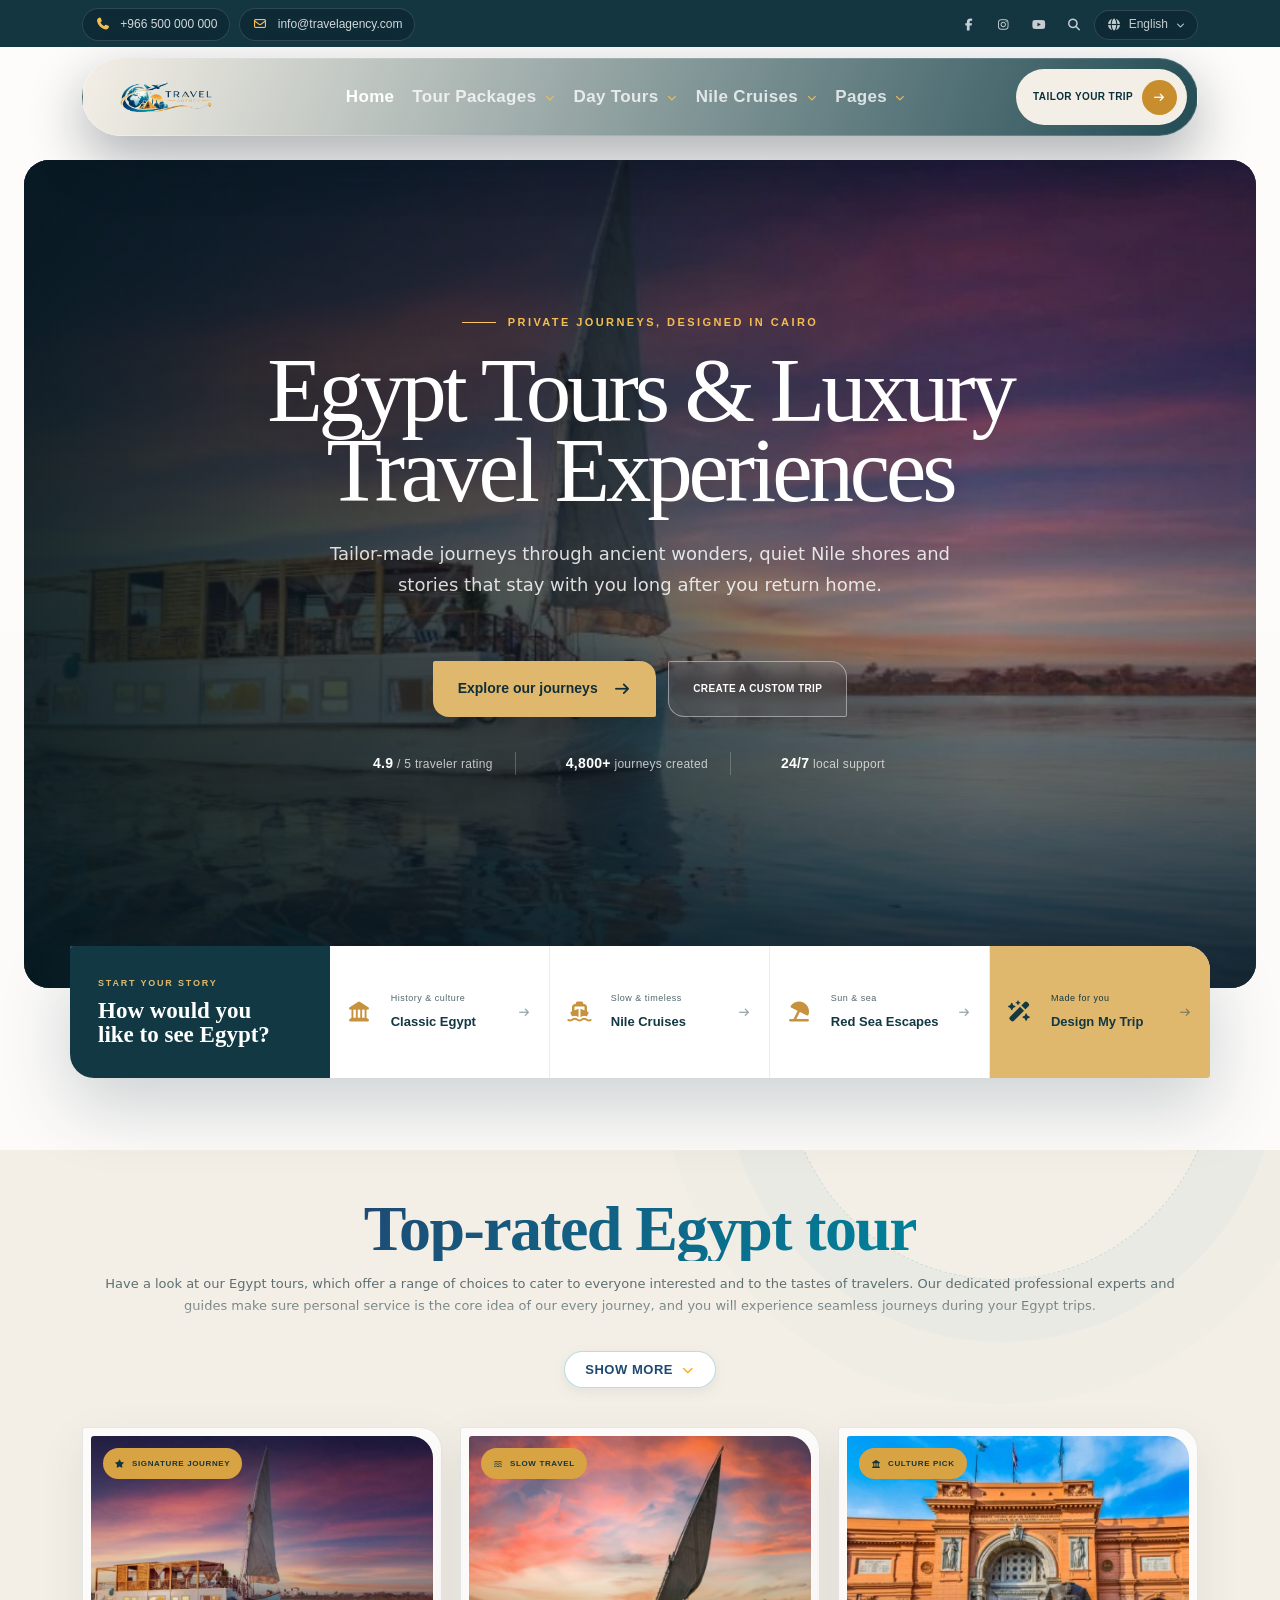
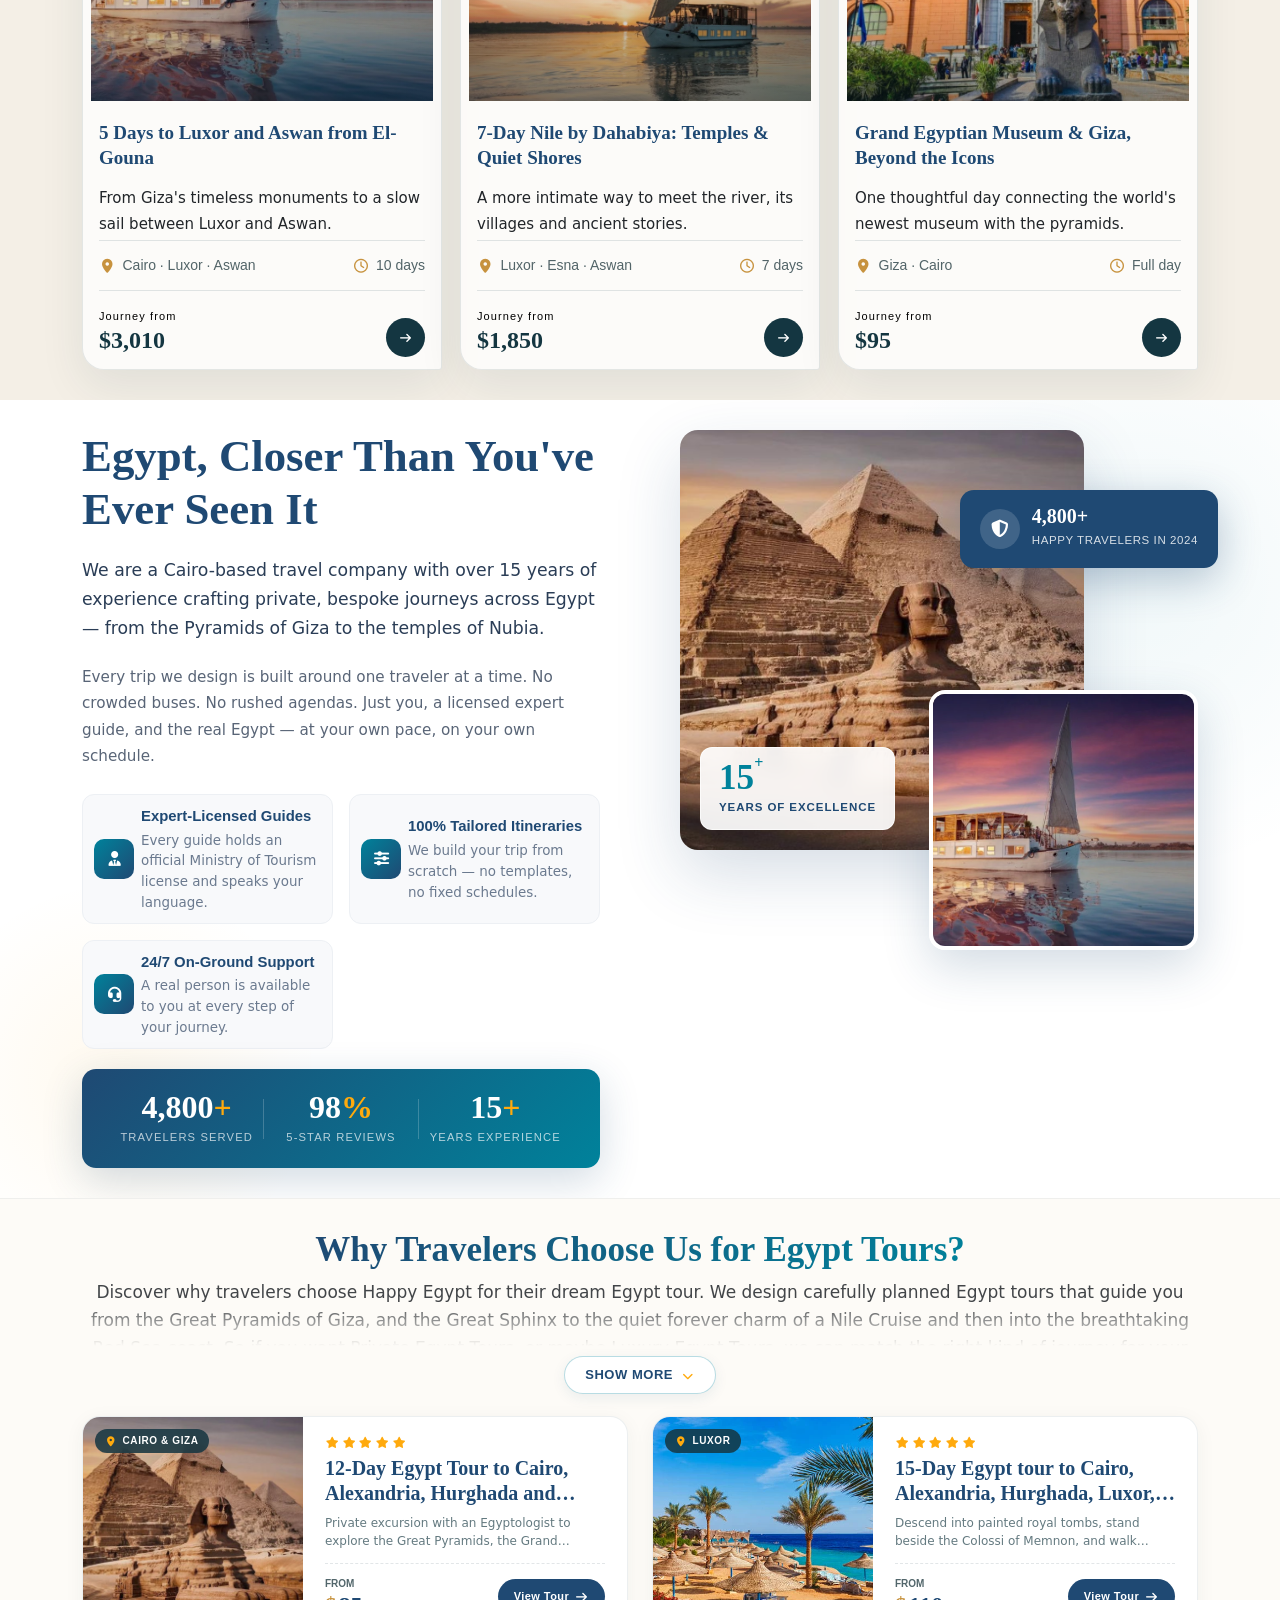
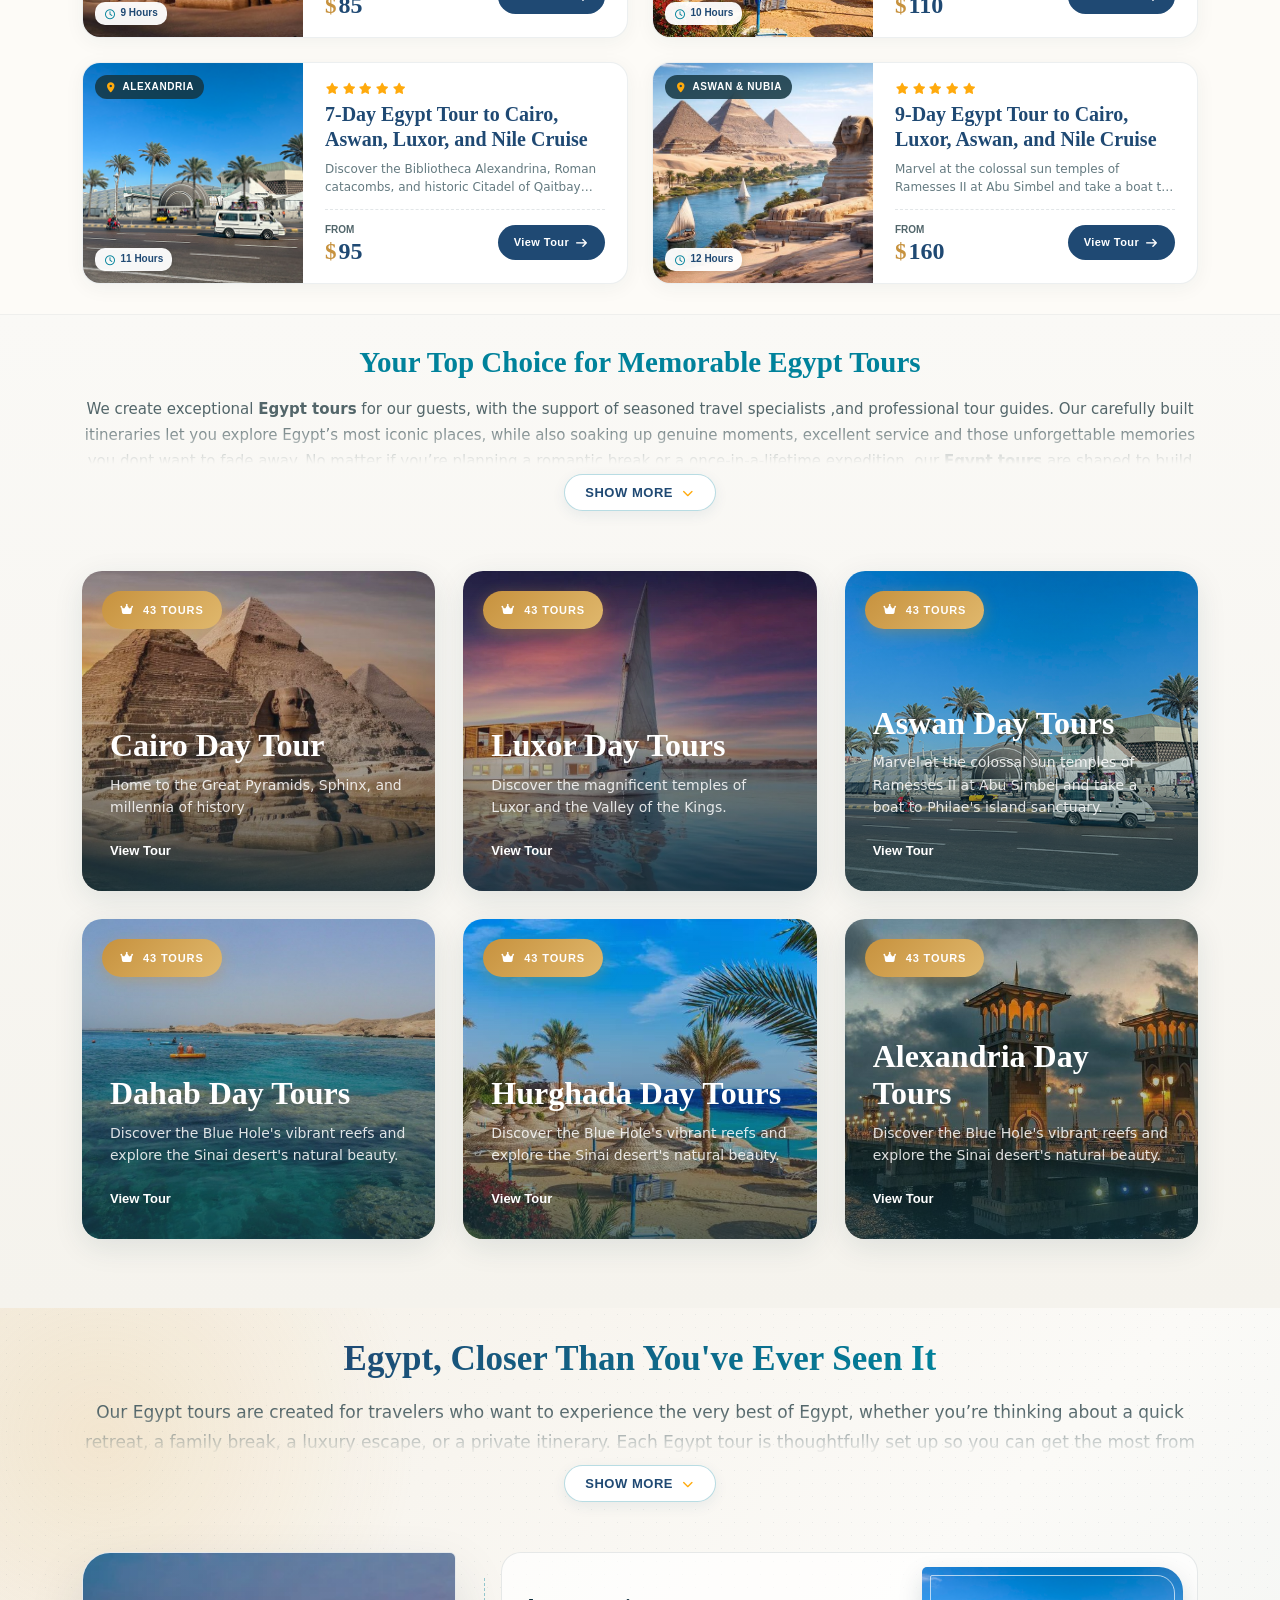
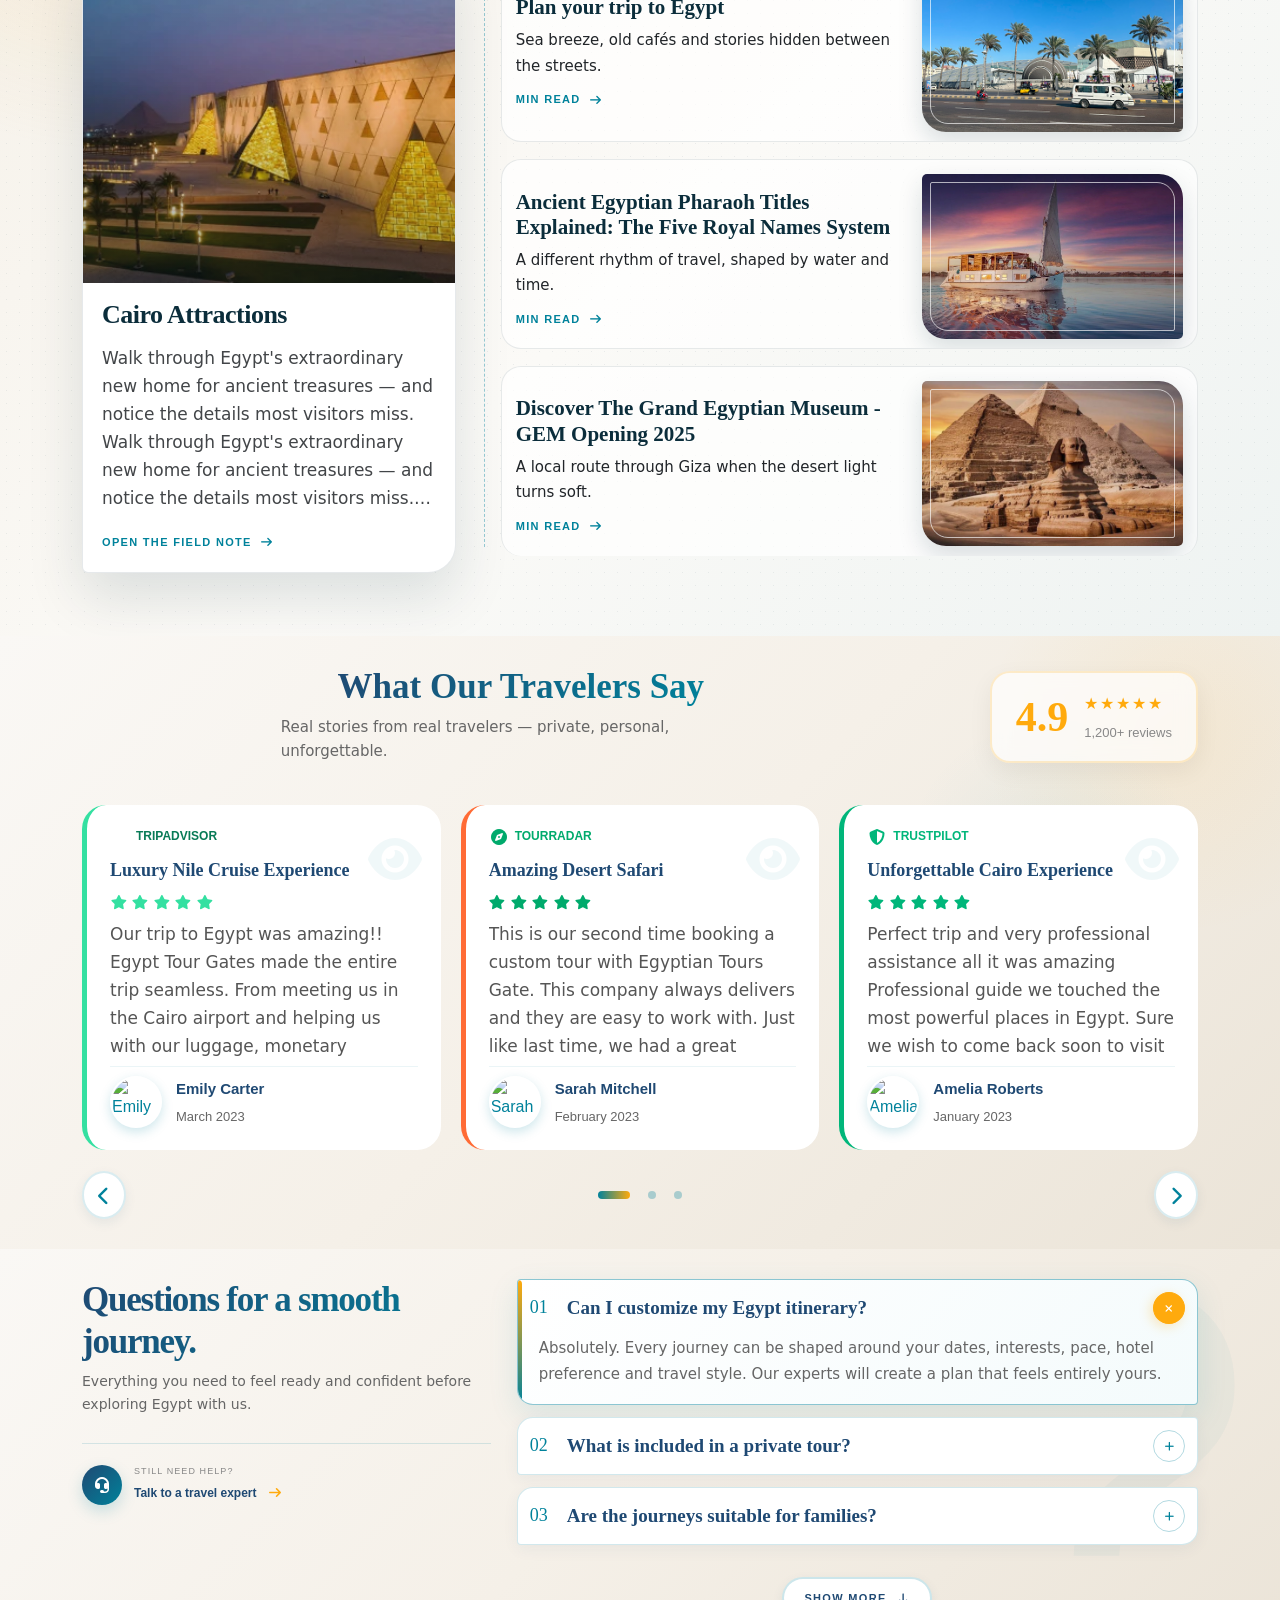
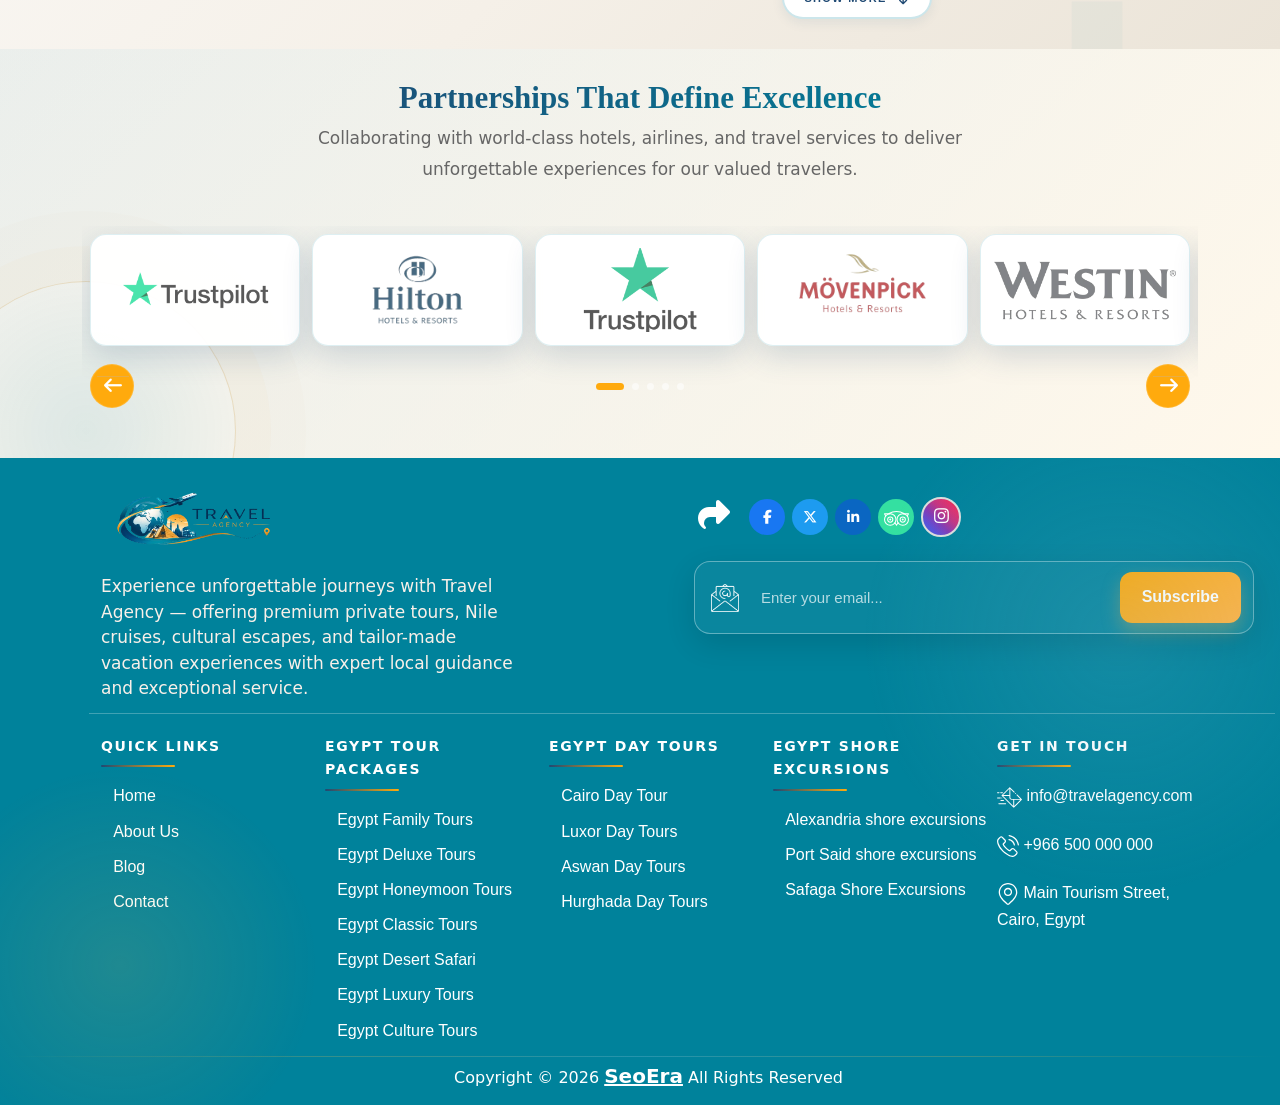
==== commit 76f53a8c: "Accessibility" ====
--- a/index.html
+++ b/index.html
@@ -1397,8 +1397,8 @@
       </div>
     </div>
 
-    <div class="partners-showcase container" aria-label="Our trusted partners">
-      <div class="partners-showcase__line" aria-hidden="true">
+    <div class="partners-showcase container" role="region" aria-label="Our trusted partners">
+      <div class="partners-showcase__line">
         <div class="swiper partnerSwiper">
           <div class="swiper-wrapper partners-logo-grid">
             <figure class="swiper-slide"><img src="assets/images/Trustpilot-Logo.png" alt="Trustpilot partner logo">
--- a/assets/css/main.css
+++ b/assets/css/main.css
@@ -35,13 +35,13 @@
 .home-discovery__shell>a>i:first-child { color: #c7923e; font-size: 20px }
 .home-discovery__shell>a>i:last-child { font-size: 10px; opacity: .45; transition: transform .25s ease }
 .home-discovery__shell>a span small,.home-discovery__shell>a span b { display: block }
-.home-discovery__shell>a span small { margin-bottom: 5px; color: #77898e; font-size: 9px; letter-spacing: .5px }
+.home-discovery__shell>a span small { margin-bottom: 5px; color: #52686e; font-size: 9px; letter-spacing: .5px }
 .home-discovery__shell>a span b { font-size: 13px }
 .home-discovery__shell>a:hover { background: #f6f0e5; color: #123844 }
 .home-discovery__shell>a:hover>i:last-child { transform: translateX(4px) }
 .home-discovery__shell>a.home-discovery__custom { border: 0; background: #e0b86d }
 .home-discovery__shell>a.home-discovery__custom>i:first-child { color: #123844 }
-.home-discovery__shell>a.home-discovery__custom span small { color: rgba(18,56,68,.68) }
+.home-discovery__shell>a.home-discovery__custom span small { color: #123844 }
 
 body .tour-catalog { padding-top: 48px }
 body .tour-catalog__heading h2 { max-width: 650px; font-size: clamp(42px,5vw,68px); line-height: .98; letter-spacing: -.025em }
@@ -1810,7 +1810,7 @@
 }
 
 .review-card--tripadvisor .review-platform-icon {
-    color: #34e0a1
+    color: #087a56
 }
 
 .review-card--tourradar .review-platform-icon {
@@ -1945,7 +1945,7 @@
 }
 
 .review-author small {
-    color: #999;
+    color: #666;
     font-size: 13px
 }
 
@@ -4994,7 +4994,7 @@
 
 .dt-hcard__price small {
     font-size: 10px;
-    color: #8c9fa4;
+    color: #52666b;
     font-weight: 700;
     text-transform: uppercase;
 }
